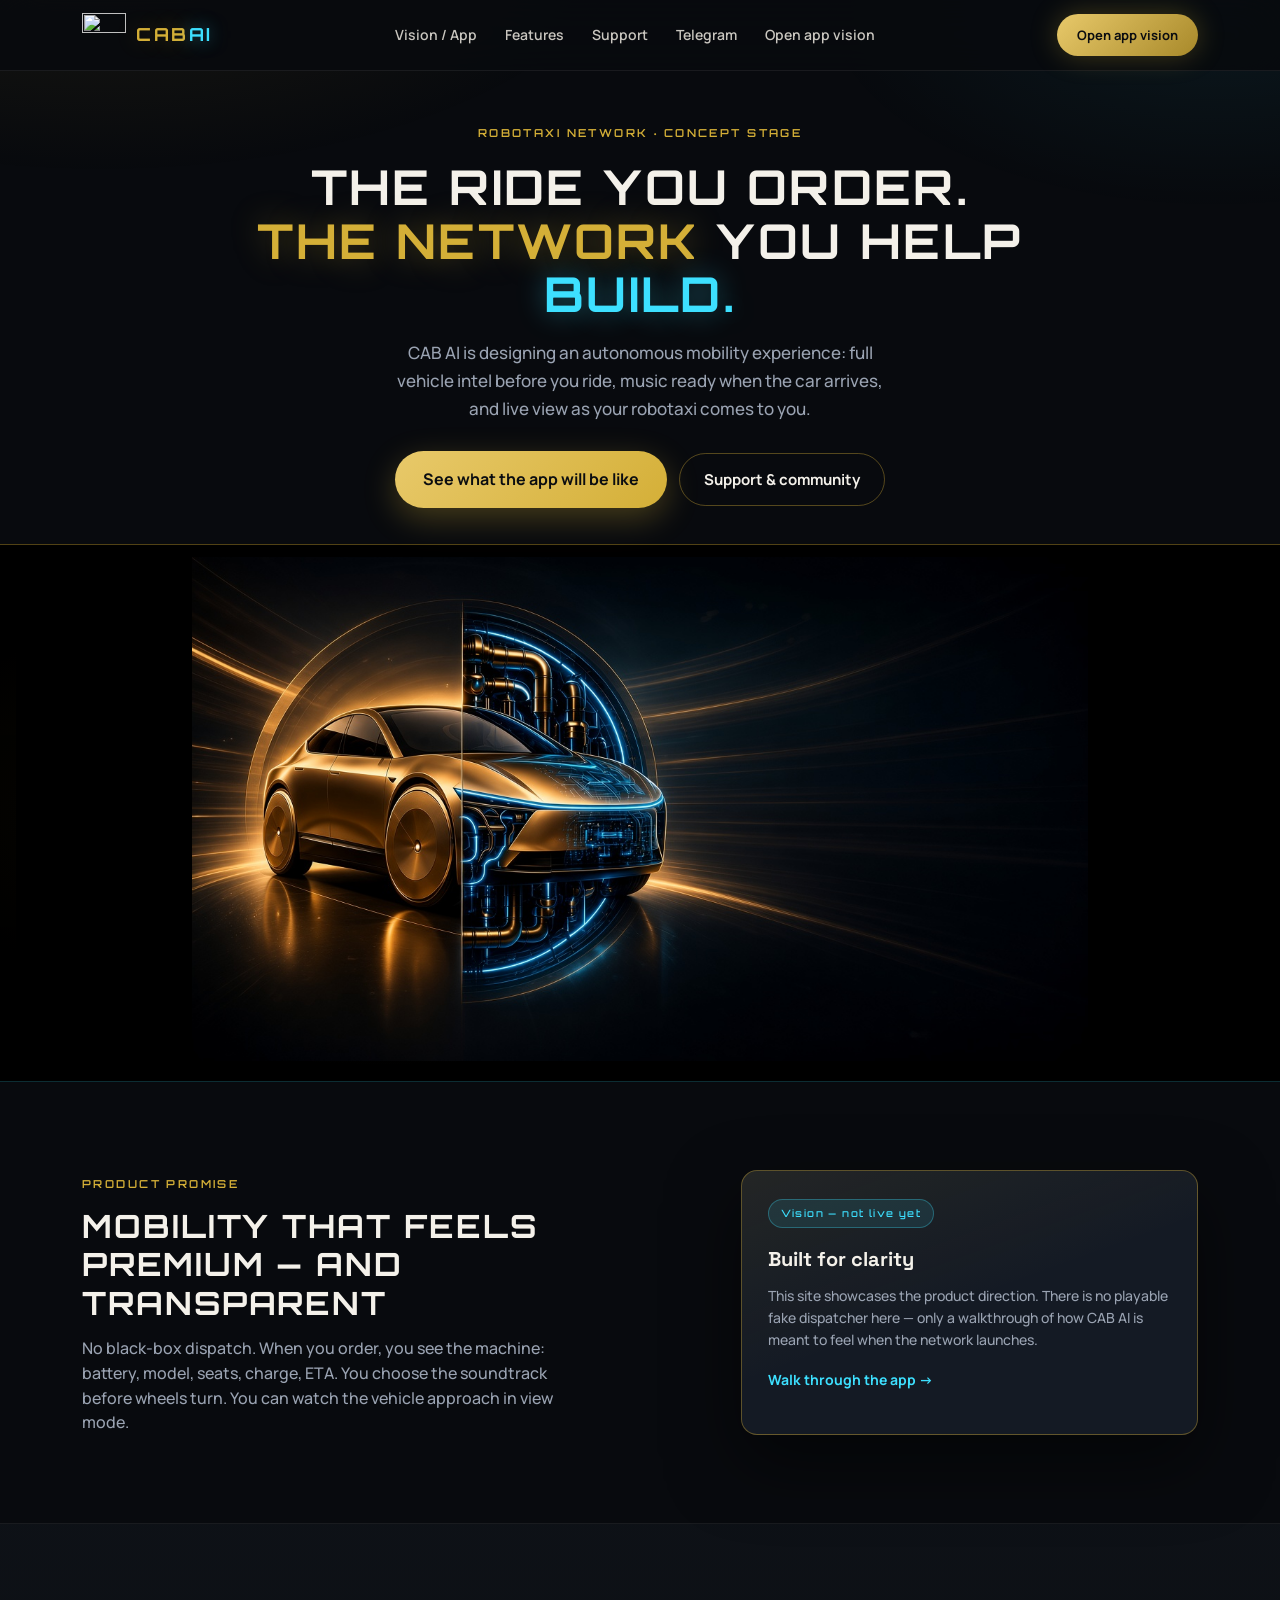
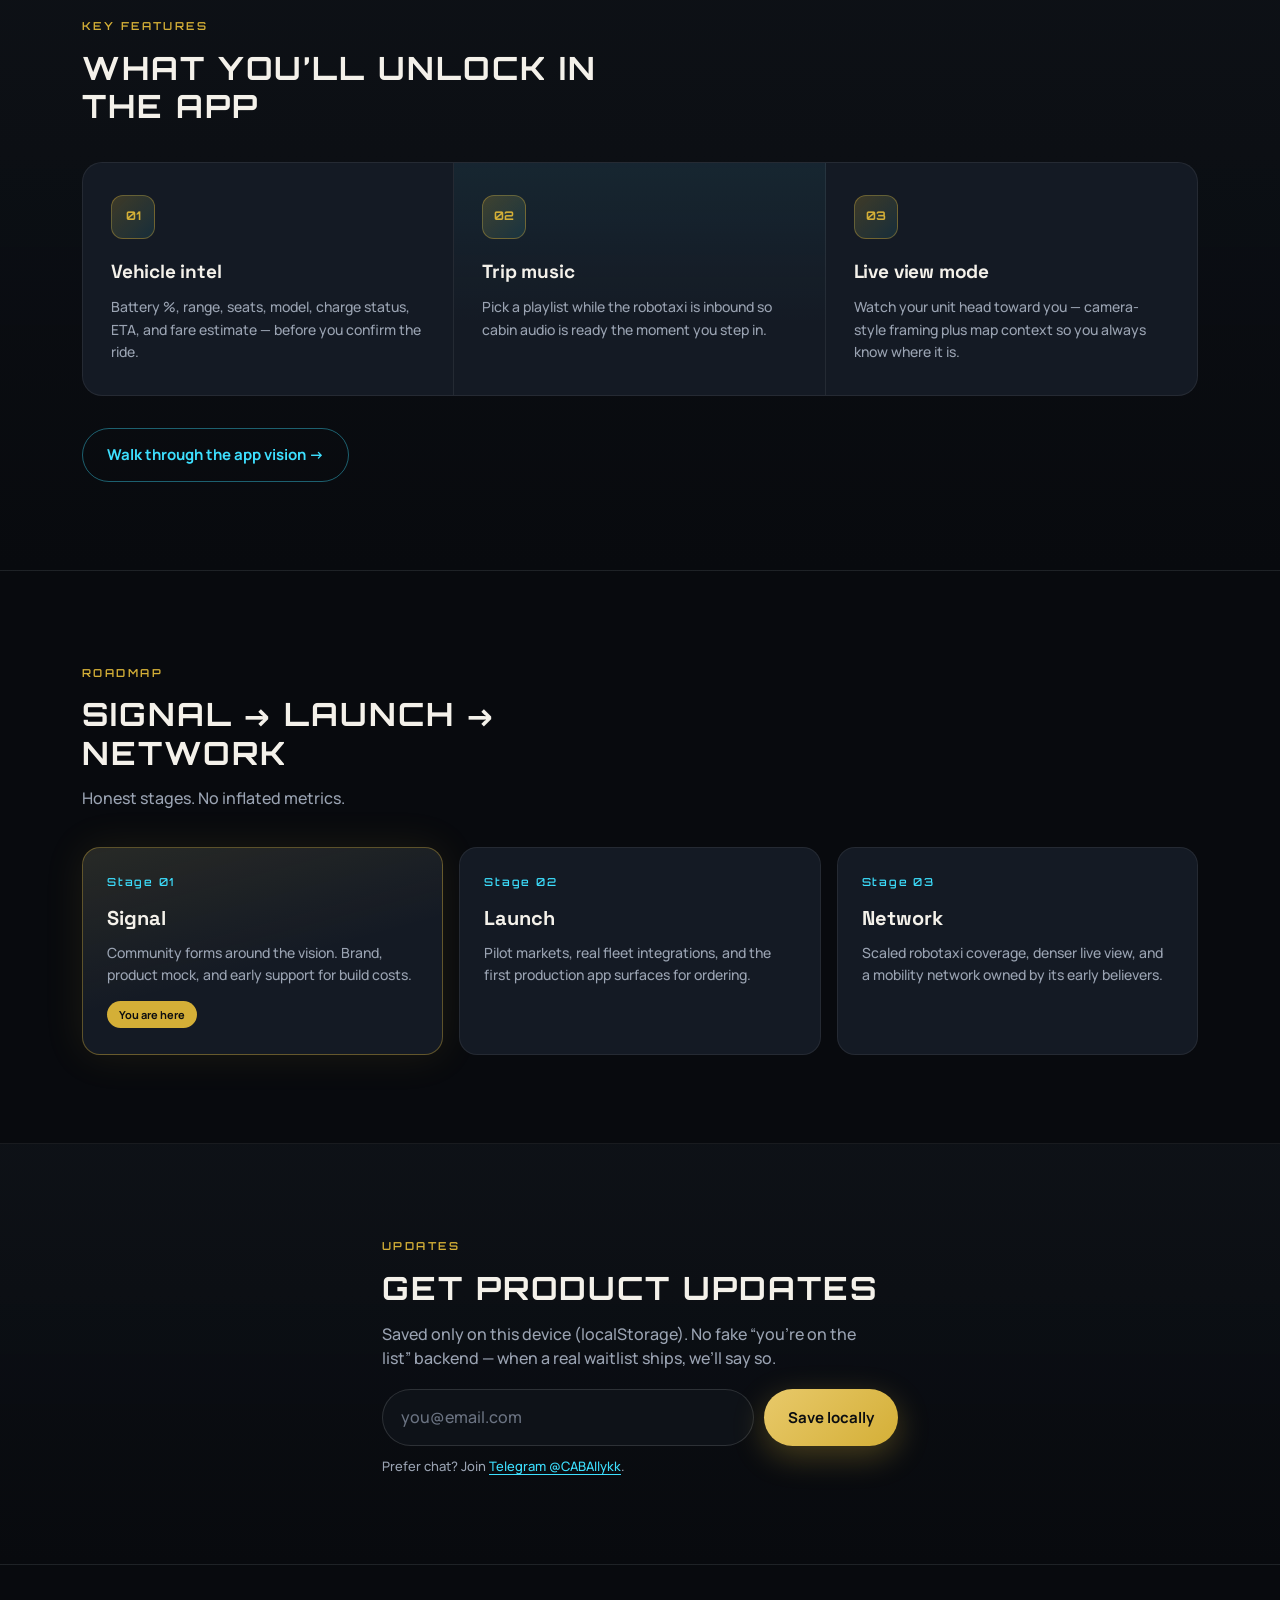
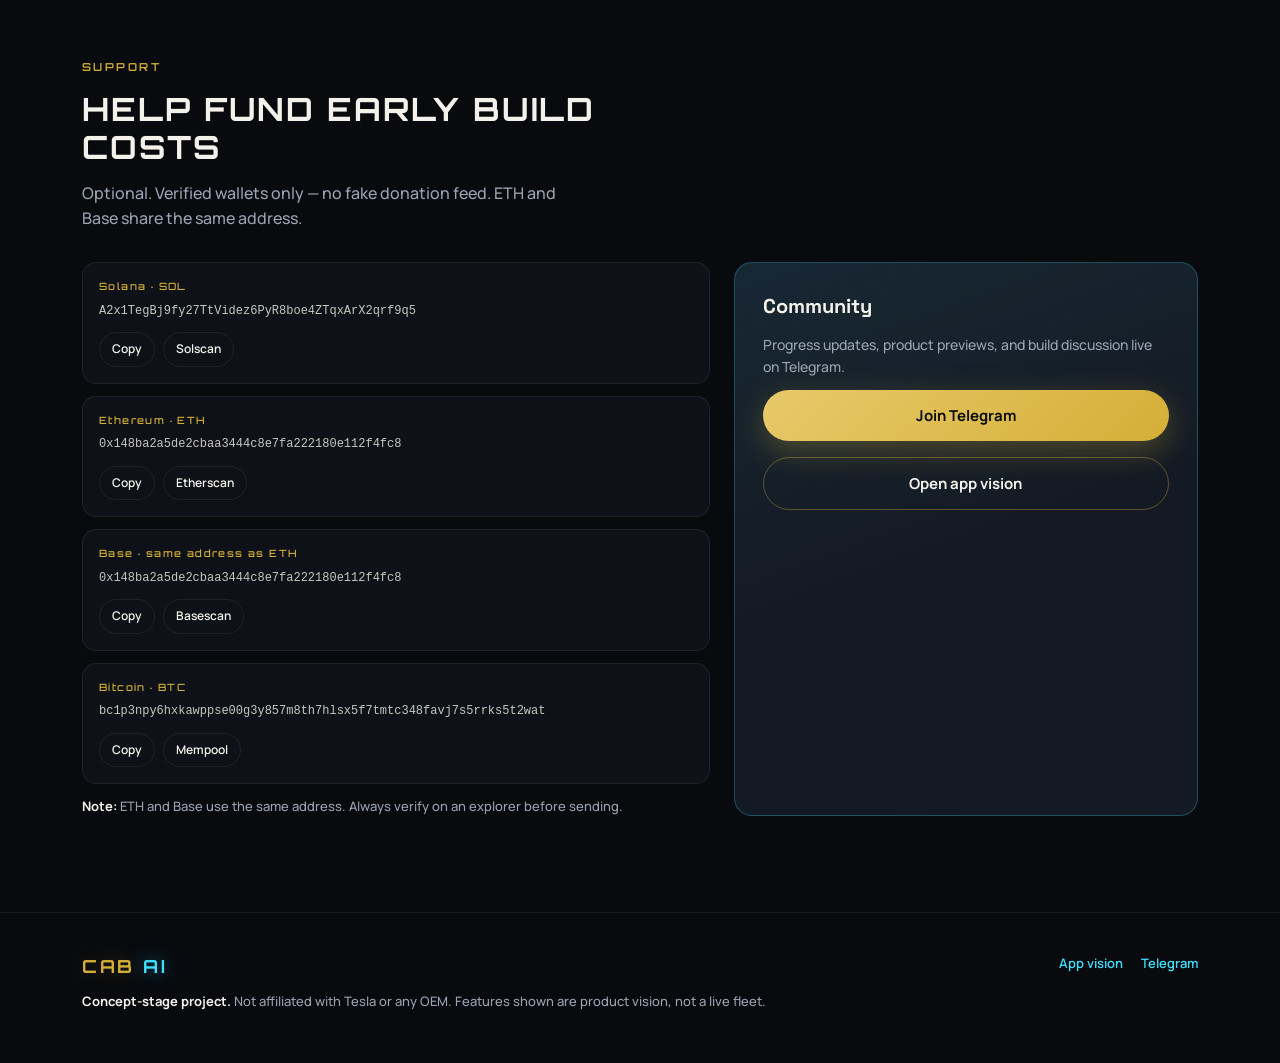
==== index.html @ f85e6903 "Refresh nav logo with gold EV app icon" ====
<!DOCTYPE html>
<html lang="en">
<head>
<meta charset="UTF-8"/>
<meta name="viewport" content="width=device-width, initial-scale=1"/>
<title>CAB AI — Autonomous robotaxi network</title>
<meta name="description" content="CAB AI is building an autonomous ride network. Explore the product vision: vehicle intel, trip music, and live view of your robotaxi."/>
<link rel="icon" href="assets/logo-app-icon.png" type="image/png"/>
<link rel="preconnect" href="https://fonts.googleapis.com"/>
<link rel="preconnect" href="https://fonts.gstatic.com" crossorigin/>
<link href="https://fonts.googleapis.com/css2?family=Manrope:wght@400;500;600;700;800&family=Orbitron:wght@500;600;700;800&family=Space+Grotesk:wght@500;600;700&display=swap" rel="stylesheet"/>
<link rel="stylesheet" href="assets/site.css"/>
</head>
<body>
<a class="skip" href="#main">Skip to content</a>

<header class="nav-wrap">
  <nav class="nav" aria-label="Primary">
    <a class="brand" href="index.html" aria-label="CAB AI home">
      <span class="logo-combo">
        <img class="brand-icon" src="assets/logo-app-icon.png" width="44" height="44" alt=""/>
        <span class="brand-text"><span class="cab">CAB</span><span class="ai">AI</span></span>
      </span>
    </a>
    <button class="nav-toggle" id="navToggle" aria-label="Open menu" aria-expanded="false"><span></span><span></span></button>
    <div class="nav-links" id="navLinks">
      <a href="app.html">Vision / App</a>
      <a href="#features">Features</a>
      <a href="#support">Support</a>
      <a href="https://t.me/CABAIlykk" target="_blank" rel="noopener">Telegram</a>
      <a class="nav-cta-m" href="app.html">Open app vision</a>
    </div>
    <a class="nav-cta" href="app.html">Open app vision</a>
  </nav>
</header>

<main id="main">
  <!-- Hero: copy first, then full-width media band — never crop the car -->
  <section class="hero">
    <div class="wrap hero-copy">
      <span class="eyebrow">Robotaxi network · Concept stage</span>
      <h1>The ride you order.<br/><span class="gold">The network</span> you help <span class="cyan">build.</span></h1>
      <p class="lead">CAB AI is designing an autonomous mobility experience: full vehicle intel before you ride, music ready when the car arrives, and live view as your robotaxi comes to you.</p>
      <div class="hero-actions">
        <a class="btn btn-primary btn-lg" href="app.html">See what the app will be like</a>
        <a class="btn btn-secondary" href="#support">Support &amp; community</a>
      </div>
    </div>

    <div class="hero-media-band" role="img" aria-label="CAB AI original hero: gold autonomous EV with cyan tech x-ray interior">
      <div class="hero-media-inner">
        <img
          class="hero-art"
          src="assets/hero-original.png"
          width="1280"
          height="720"
          alt="Gold metallic robotaxi with cyan tech x-ray internals inside a luminous gold aperture"
          decoding="async"
          fetchpriority="high"
        />
      </div>
    </div>
  </section>

  <section class="section" id="promise">
    <div class="wrap promise-layout">
      <div class="promise-copy">
        <span class="eyebrow">Product promise</span>
        <h2>Mobility that feels premium — and transparent</h2>
        <p class="prose">No black-box dispatch. When you order, you see the machine: battery, model, seats, charge, ETA. You choose the soundtrack before wheels turn. You can watch the vehicle approach in view mode.</p>
      </div>
      <aside class="promise-panel">
        <span class="vision-badge">Vision — not live yet</span>
        <h3>Built for clarity</h3>
        <p>This site showcases the product direction. There is no playable fake dispatcher here — only a walkthrough of how CAB AI is meant to feel when the network launches.</p>
        <a class="text-link" href="app.html">Walk through the app →</a>
      </aside>
    </div>
  </section>

  <section class="section section-soft" id="features">
    <div class="wrap">
      <div class="section-head">
        <span class="eyebrow">Key features</span>
        <h2>What you’ll unlock in the app</h2>
      </div>
      <div class="feat-rail">
        <article class="feat-card">
          <div class="feat-icon">01</div>
          <h3>Vehicle intel</h3>
          <p>Battery %, range, seats, model, charge status, ETA, and fare estimate — before you confirm the ride.</p>
        </article>
        <article class="feat-card feat-card-accent">
          <div class="feat-icon">02</div>
          <h3>Trip music</h3>
          <p>Pick a playlist while the robotaxi is inbound so cabin audio is ready the moment you step in.</p>
        </article>
        <article class="feat-card">
          <div class="feat-icon">03</div>
          <h3>Live view mode</h3>
          <p>Watch your unit head toward you — camera-style framing plus map context so you always know where it is.</p>
        </article>
      </div>
      <div class="section-cta">
        <a class="btn btn-cyan" href="app.html">Walk through the app vision →</a>
      </div>
    </div>
  </section>

  <section class="section" id="roadmap">
    <div class="wrap">
      <div class="section-head">
        <span class="eyebrow">Roadmap</span>
        <h2>Signal → Launch → Network</h2>
        <p class="prose">Honest stages. No inflated metrics.</p>
      </div>
      <ol class="stages">
        <li class="stage current">
          <div class="stage-num">Stage 01</div>
          <h3>Signal</h3>
          <p>Community forms around the vision. Brand, product mock, and early support for build costs.</p>
          <span class="tag">You are here</span>
        </li>
        <li class="stage">
          <div class="stage-num">Stage 02</div>
          <h3>Launch</h3>
          <p>Pilot markets, real fleet integrations, and the first production app surfaces for ordering.</p>
        </li>
        <li class="stage">
          <div class="stage-num">Stage 03</div>
          <h3>Network</h3>
          <p>Scaled robotaxi coverage, denser live view, and a mobility network owned by its early believers.</p>
        </li>
      </ol>
    </div>
  </section>

  <section class="section section-soft" id="waitlist">
    <div class="wrap waitlist-block">
      <span class="eyebrow">Updates</span>
      <h2>Get product updates</h2>
      <p class="prose">Saved only on this device (localStorage). No fake “you’re on the list” backend — when a real waitlist ships, we’ll say so.</p>
      <form class="wait-form" id="waitForm">
        <input type="email" id="waitEmail" name="email" placeholder="you@email.com" required autocomplete="email"/>
        <button class="btn btn-primary" type="submit">Save locally</button>
      </form>
      <p class="wait-msg" id="waitMsg" role="status"></p>
      <p class="note">Prefer chat? Join <a href="https://t.me/CABAIlykk" target="_blank" rel="noopener">Telegram @CABAIlykk</a>.</p>
    </div>
  </section>

  <section class="section" id="support">
    <div class="wrap">
      <div class="section-head">
        <span class="eyebrow">Support</span>
        <h2>Help fund early build costs</h2>
        <p class="prose">Optional. Verified wallets only — no fake donation feed. ETH and Base share the same address.</p>
      </div>
      <div class="support-grid">
        <div class="wallet-stack">
          <div class="wallet">
            <div class="wallet-label">Solana · SOL</div>
            <div class="wallet-addr" id="w-sol">A2x1TegBj9fy27TtVidez6PyR8boe4ZTqxArX2qrf9q5</div>
            <div class="wallet-actions">
              <button type="button" class="chip" data-copy="w-sol">Copy</button>
              <a class="chip" href="https://solscan.io/account/A2x1TegBj9fy27TtVidez6PyR8boe4ZTqxArX2qrf9q5" target="_blank" rel="noopener">Solscan</a>
            </div>
          </div>
          <div class="wallet">
            <div class="wallet-label">Ethereum · ETH</div>
            <div class="wallet-addr" id="w-eth">0x148ba2a5de2cbaa3444c8e7fa222180e112f4fc8</div>
            <div class="wallet-actions">
              <button type="button" class="chip" data-copy="w-eth">Copy</button>
              <a class="chip" href="https://etherscan.io/address/0x148ba2a5de2cbaa3444c8e7fa222180e112f4fc8" target="_blank" rel="noopener">Etherscan</a>
            </div>
          </div>
          <div class="wallet">
            <div class="wallet-label">Base · same address as ETH</div>
            <div class="wallet-addr" id="w-base">0x148ba2a5de2cbaa3444c8e7fa222180e112f4fc8</div>
            <div class="wallet-actions">
              <button type="button" class="chip" data-copy="w-base">Copy</button>
              <a class="chip" href="https://basescan.org/address/0x148ba2a5de2cbaa3444c8e7fa222180e112f4fc8" target="_blank" rel="noopener">Basescan</a>
            </div>
          </div>
          <div class="wallet">
            <div class="wallet-label">Bitcoin · BTC</div>
            <div class="wallet-addr" id="w-btc">bc1p3npy6hxkawppse00g3y857m8th7hlsx5f7tmtc348favj7s5rrks5t2wat</div>
            <div class="wallet-actions">
              <button type="button" class="chip" data-copy="w-btc">Copy</button>
              <a class="chip" href="https://mempool.space/address/bc1p3npy6hxkawppse00g3y857m8th7hlsx5f7tmtc348favj7s5rrks5t2wat" target="_blank" rel="noopener">Mempool</a>
            </div>
          </div>
          <p class="note"><strong>Note:</strong> ETH and Base use the same address. Always verify on an explorer before sending.</p>
        </div>
        <div class="panel panel-glow">
          <h3>Community</h3>
          <p>Progress updates, product previews, and build discussion live on Telegram.</p>
          <a class="btn btn-primary btn-full" href="https://t.me/CABAIlykk" target="_blank" rel="noopener">Join Telegram</a>
          <a class="btn btn-secondary btn-full" href="app.html">Open app vision</a>
        </div>
      </div>
    </div>
  </section>
</main>

<footer class="footer">
  <div class="wrap footer-row">
    <div>
      <div class="brand-text footer-brand"><span class="cab">CAB</span> <span class="ai">AI</span></div>
      <p><strong>Concept-stage project.</strong> Not affiliated with Tesla or any OEM. Features shown are product vision, not a live fleet.</p>
    </div>
    <div class="footer-links">
      <a href="app.html">App vision</a>
      <a href="https://t.me/CABAIlykk" target="_blank" rel="noopener">Telegram</a>
    </div>
  </div>
</footer>

<script src="assets/main.js"></script>
</body>
</html>
---- assets/site.css ----
/* CAB AI — dark premium mobility (gold + neon cyan) */
:root{
  --bg:#080A0E;
  --bg-elev:#0E1218;
  --surface:#141A24;
  --surface-2:#1A2230;
  --ink:#F4F1EA;
  --ink-dim:#C9C6BF;
  --muted:#9AA3B2;
  --muted-2:#6B7382;
  --line:rgba(255,255,255,.07);
  --line-strong:rgba(255,255,255,.13);
  --gold:#D4AF37;
  --gold-2:#E8C96A;
  --gold-deep:#A8892A;
  --gold-soft:rgba(212,175,55,.12);
  --gold-line:rgba(212,175,55,.38);
  --cyan:#3DE0FF;
  --cyan-2:#5BC4D4;
  --cyan-soft:rgba(61,224,255,.1);
  --cyan-glow:0 0 22px rgba(61,224,255,.32);
  --ok:#6BCB8B;
  --radius:16px;
  --pill:999px;
  --nav-h:70px;
  --max:1160px;
  --font:"Manrope",system-ui,-apple-system,sans-serif;
  --display:"Orbitron","Space Grotesk",system-ui,sans-serif;
  --display-alt:"Space Grotesk","Manrope",system-ui,sans-serif;
  --shadow:0 28px 70px rgba(0,0,0,.5);
}
*{box-sizing:border-box;margin:0;padding:0}
html{scroll-behavior:smooth}
body{
  font-family:var(--font);
  background:var(--bg);
  color:var(--ink);
  line-height:1.55;
  font-size:16px;
  -webkit-font-smoothing:antialiased;
  font-weight:500;
}
body::before{
  content:"";position:fixed;inset:0;pointer-events:none;z-index:0;
  background:
    radial-gradient(1000px 480px at 8% -10%, rgba(212,175,55,.1), transparent 55%),
    radial-gradient(800px 420px at 95% 0%, rgba(61,224,255,.07), transparent 50%),
    radial-gradient(600px 400px at 50% 100%, rgba(212,175,55,.04), transparent 60%);
}
img{max-width:100%;display:block;height:auto}
a{color:inherit;text-decoration:none}
button,input,select{font:inherit}
:focus-visible{outline:2px solid var(--cyan);outline-offset:3px}
.skip{position:absolute;left:-999px;top:0;background:var(--gold);color:#111;padding:8px 12px;z-index:100;border-radius:8px}
.skip:focus{left:12px;top:12px}

.display{
  font-family:var(--display);
  font-weight:700;
  letter-spacing:.06em;
  line-height:1.15;
  text-transform:uppercase;
}
.eyebrow{
  font-family:var(--display);
  font-size:11px;font-weight:600;letter-spacing:.22em;text-transform:uppercase;
  color:var(--gold);
}
.brand-text{
  font-family:var(--display);font-weight:700;letter-spacing:.14em;font-size:18px;
}
.brand-text .cab{color:var(--gold);text-shadow:0 0 22px rgba(212,175,55,.3)}
.brand-text .ai{color:var(--cyan);text-shadow:0 0 18px rgba(61,224,255,.5)}

.wrap{max-width:var(--max);margin:0 auto;padding:0 22px;position:relative;z-index:1}
.section{padding:88px 0}
.section-soft{
  background:linear-gradient(180deg,rgba(14,18,24,.9),var(--bg));
  border-top:1px solid var(--line);
  border-bottom:1px solid var(--line);
}
.section-head{max-width:52ch;margin-bottom:8px}
.section-head h2,.section h2,.promise-copy h2{
  font-family:var(--display);
  font-size:clamp(22px,3.2vw,32px);
  letter-spacing:.06em;text-transform:uppercase;margin:12px 0 14px;line-height:1.2;
}
.prose{color:var(--muted);max-width:48ch;font-size:16px}
.section-cta{margin-top:32px}

/* Nav */
.nav-wrap{
  position:sticky;top:0;z-index:50;
  background:rgba(8,10,14,.9);
  backdrop-filter:blur(20px) saturate(1.25);
  border-bottom:1px solid var(--line);
}
.nav{
  max-width:var(--max);margin:0 auto;
  display:flex;align-items:center;justify-content:space-between;
  padding:10px 22px;min-height:var(--nav-h);gap:16px;
}
.brand{display:flex;align-items:center;gap:10px;flex-shrink:0}
.brand .logo-combo{display:flex;align-items:center;gap:10px}
.brand .logo-combo img.mark{width:38px;height:38px}
.nav-links{display:flex;align-items:center;gap:28px;font-size:14px;font-weight:600;color:var(--ink-dim)}
.nav-links a:hover{color:#fff}
.nav-links a[aria-current="page"]{color:var(--cyan)}
.nav-cta{
  display:inline-flex;align-items:center;justify-content:center;
  background:linear-gradient(135deg,var(--gold-2),var(--gold-deep));
  color:#0B0D10;padding:11px 20px;border-radius:var(--pill);
  font-size:13px;font-weight:700;box-shadow:0 0 28px rgba(212,175,55,.28);
}
.nav-cta:hover{filter:brightness(1.08)}
.nav-toggle{display:none;background:none;border:0;color:#fff;cursor:pointer;padding:8px}
.nav-toggle span{display:block;width:22px;height:2px;background:#fff;margin:5px 0}

@media (max-width:860px){
  .nav-links{
    display:none;position:absolute;left:0;right:0;top:var(--nav-h);
    background:#0E1218;flex-direction:column;padding:20px;gap:16px;
    border-bottom:1px solid var(--line);
  }
  .nav-links.open{display:flex}
  .nav-toggle{display:block}
  .nav-cta{display:none}
  .nav-links .nav-cta-m{
    display:inline-flex;background:var(--gold);color:#0B0D10;padding:12px 18px;
    border-radius:var(--pill);font-weight:700;justify-content:center;
  }
}

/* Buttons */
.btn{
  display:inline-flex;align-items:center;justify-content:center;gap:8px;
  padding:14px 24px;border-radius:var(--pill);border:0;cursor:pointer;
  font-weight:700;font-size:15px;transition:transform .15s,filter .15s,background .15s,box-shadow .15s;
  text-align:center;
}
.btn:hover{transform:translateY(-1px)}
.btn-primary{
  background:linear-gradient(135deg,var(--gold-2),var(--gold));
  color:#0B0D10;box-shadow:0 10px 32px rgba(212,175,55,.3);
}
.btn-primary:hover{filter:brightness(1.06)}
.btn-secondary{
  background:transparent;color:var(--ink);
  border:1.5px solid var(--gold-line);
}
.btn-secondary:hover{background:var(--gold-soft)}
.btn-cyan{
  background:transparent;color:var(--cyan);
  border:1.5px solid rgba(61,224,255,.4);
}
.btn-cyan:hover{background:var(--cyan-soft);box-shadow:var(--cyan-glow)}
.btn-ghost{background:transparent;color:var(--muted);text-decoration:underline;text-underline-offset:4px;padding:14px 8px;font-weight:600}
.btn-full{width:100%}
.btn-lg{padding:16px 28px;font-size:16px}
.text-link{
  display:inline-block;margin-top:8px;color:var(--cyan);font-weight:700;font-size:14px;
  text-underline-offset:4px;
}
.text-link:hover{text-decoration:underline}

/* ========== HERO — full car always visible ========== */
.hero{
  padding:48px 0 0;
  position:relative;z-index:1;
}
.hero-copy{
  text-align:center;
  max-width:820px;
  margin:0 auto;
  padding-bottom:36px;
}
.hero-copy .eyebrow{display:inline-block}
.hero h1{
  font-family:var(--display);
  font-size:clamp(28px,4.6vw,48px);
  font-weight:700;letter-spacing:.05em;line-height:1.12;
  text-transform:uppercase;margin:16px auto 18px;
}
.hero h1 .gold{color:var(--gold);text-shadow:0 0 32px rgba(212,175,55,.35)}
.hero h1 .cyan{color:var(--cyan);text-shadow:0 0 28px rgba(61,224,255,.4)}
.hero p.lead{
  font-size:17px;color:var(--muted);max-width:46ch;margin:0 auto 28px;
  line-height:1.65;
}
.hero-actions{
  display:flex;flex-wrap:wrap;gap:12px;align-items:center;justify-content:center;
}

/* Full-width media band — object-fit:contain so NOTHING crops */
.hero-media-band{
  width:100%;
  background:
    linear-gradient(180deg, transparent, rgba(0,0,0,.35)),
    radial-gradient(ellipse 70% 80% at 30% 50%, rgba(212,175,55,.08), transparent 60%),
    #000;
  border-top:1px solid var(--gold-line);
  border-bottom:1px solid rgba(61,224,255,.2);
  box-shadow:inset 0 0 80px rgba(0,0,0,.5);
}
.hero-media-inner{
  max-width:1280px;
  margin:0 auto;
  padding:12px 16px 20px;
}
.hero-art{
  width:100%;
  height:auto;
  max-height:min(56vh, 640px);
  object-fit:contain;          /* NEVER cover-crop the car */
  object-position:center center;
  display:block;
  margin:0 auto;
  border-radius:12px;
  background:#000;
}

@media (max-width:700px){
  .hero{padding:28px 0 0}
  .hero-copy{padding-bottom:24px}
  .hero h1{font-size:clamp(24px,7vw,34px)}
  .hero-media-inner{padding:8px 10px 14px}
  .hero-art{max-height:none;border-radius:8px}
}

/* Promise */
.promise-layout{
  display:grid;grid-template-columns:1.15fr .85fr;gap:40px;align-items:stretch;
}
.promise-panel{
  border:1px solid var(--gold-line);
  border-radius:var(--radius);
  padding:28px 26px;
  background:
    linear-gradient(160deg, rgba(212,175,55,.08), transparent 50%),
    var(--surface);
  box-shadow:var(--shadow);
  display:flex;flex-direction:column;gap:10px;
}
.promise-panel h3{
  font-family:var(--display-alt);font-size:20px;margin-top:6px;
}
.promise-panel p{font-size:14px;color:var(--muted);margin:0}
@media (max-width:800px){
  .promise-layout{grid-template-columns:1fr;gap:24px}
}

/* Features — intentional rail, not card spam */
.feat-rail{
  display:grid;grid-template-columns:repeat(3,1fr);gap:0;
  margin-top:36px;
  border:1px solid var(--line);
  border-radius:20px;
  overflow:hidden;
  background:var(--surface);
}
.feat-card{
  padding:32px 28px;
  border-right:1px solid var(--line);
  transition:background .2s;
}
.feat-card:last-child{border-right:0}
.feat-card:hover{background:rgba(255,255,255,.02)}
.feat-card-accent{
  background:linear-gradient(180deg, rgba(61,224,255,.06), transparent 70%);
}
.feat-icon{
  width:44px;height:44px;border-radius:12px;
  background:linear-gradient(135deg,rgba(212,175,55,.22),rgba(61,224,255,.1));
  border:1px solid var(--gold-line);
  display:flex;align-items:center;justify-content:center;margin-bottom:18px;
  font-family:var(--display);font-size:12px;font-weight:700;color:var(--gold);
}
.feat-card h3{font-family:var(--display-alt);font-size:19px;margin-bottom:10px;letter-spacing:-.01em}
.feat-card p{color:var(--muted);font-size:14px;line-height:1.6}
@media (max-width:800px){
  .feat-rail{grid-template-columns:1fr}
  .feat-card{border-right:0;border-bottom:1px solid var(--line)}
  .feat-card:last-child{border-bottom:0}
}

/* Roadmap */
.stages{
  display:grid;grid-template-columns:repeat(3,1fr);gap:16px;margin-top:36px;
  list-style:none;
}
.stage{
  border:1px solid var(--line);border-radius:18px;padding:26px 24px;background:var(--surface);
  position:relative;
}
.stage.current{
  border-color:var(--gold-line);
  background:
    linear-gradient(165deg, rgba(212,175,55,.1), transparent 55%),
    var(--surface);
  box-shadow:0 0 40px rgba(212,175,55,.1);
}
.stage-num{font-family:var(--display);font-size:11px;letter-spacing:.16em;color:var(--cyan);margin-bottom:12px}
.stage h3{font-family:var(--display-alt);font-size:20px;margin-bottom:8px}
.stage p{font-size:14px;color:var(--muted)}
.stage .tag{
  display:inline-block;margin-top:16px;font-size:11px;font-weight:700;
  padding:5px 12px;border-radius:var(--pill);background:var(--gold);color:#0B0D10;
}
@media (max-width:800px){.stages{grid-template-columns:1fr}}

/* Waitlist */
.waitlist-block{max-width:560px}
.wait-form{display:flex;flex-wrap:wrap;gap:10px;margin-top:18px}
.wait-form input{
  flex:1;min-width:200px;padding:15px 18px;border-radius:var(--pill);
  border:1.5px solid var(--line-strong);background:var(--bg-elev);color:var(--ink);
}
.wait-form input:focus{outline:none;border-color:var(--gold)}
.wait-form input::placeholder{color:var(--muted-2)}
.wait-msg{margin-top:12px;font-size:14px;display:none}
.wait-msg.show{display:block}
.wait-msg.ok{color:var(--ok)}
.wait-msg.warn{color:var(--muted)}

/* Support */
.support-grid{display:grid;grid-template-columns:1.15fr .85fr;gap:24px;margin-top:32px}
.panel{
  border:1px solid var(--line);border-radius:18px;padding:28px;background:var(--surface);
}
.panel-glow{
  border-color:rgba(61,224,255,.25);
  background:
    linear-gradient(160deg, rgba(61,224,255,.07), transparent 50%),
    var(--surface);
  display:flex;flex-direction:column;gap:12px;
}
.panel-glow .btn-secondary{margin-top:4px}
.panel h3{font-family:var(--display-alt);font-size:20px}
.panel p{font-size:14px;color:var(--muted)}
.wallet{
  border:1px solid var(--line);border-radius:14px;padding:16px;margin-bottom:12px;background:var(--bg-elev);
  transition:border-color .15s;
}
.wallet:hover{border-color:var(--gold-line)}
.wallet-label{font-family:var(--display);font-size:10px;letter-spacing:.14em;color:var(--gold);margin-bottom:8px}
.wallet-addr{font-family:ui-monospace,SFMono-Regular,Menlo,monospace;font-size:12px;word-break:break-all;line-height:1.45;color:var(--ink-dim)}
.wallet-actions{display:flex;flex-wrap:wrap;gap:8px;margin-top:12px}
.chip{
  display:inline-flex;align-items:center;gap:4px;
  font-size:12px;font-weight:600;padding:7px 12px;border-radius:var(--pill);
  border:1px solid var(--line);background:transparent;cursor:pointer;color:var(--ink);
}
.chip:hover{border-color:var(--cyan);color:var(--cyan)}
.note{font-size:13px;color:var(--muted);margin-top:10px}
.note a{color:var(--cyan);text-decoration:underline;text-underline-offset:3px}
.note strong{color:var(--ink)}
@media (max-width:800px){.support-grid{grid-template-columns:1fr}}

/* Footer */
.footer{
  border-top:1px solid var(--line);padding:40px 0 52px;margin-top:8px;
  font-size:13px;color:var(--muted);position:relative;z-index:1;
}
.footer-row{display:flex;flex-wrap:wrap;justify-content:space-between;gap:20px;align-items:flex-start}
.footer-brand{margin-bottom:10px}
.footer strong{color:var(--ink)}
.footer-links{display:flex;gap:18px}
.footer-links a{color:var(--cyan);font-weight:600}
.footer-links a:hover{text-decoration:underline;text-underline-offset:3px}

.vision-badge{
  display:inline-flex;align-items:center;gap:6px;
  font-family:var(--display);font-size:10px;letter-spacing:.14em;
  padding:6px 12px;border-radius:var(--pill);
  background:var(--cyan-soft);color:var(--cyan);border:1px solid rgba(61,224,255,.3);
  width:fit-content;
}

/* ========== APP VISION PAGE ========== */
.app-page{padding:44px 0 80px;position:relative;z-index:1}
.app-intro{max-width:580px;margin-bottom:40px}
.app-intro h1{
  font-family:var(--display);
  font-size:clamp(24px,3.4vw,34px);
  letter-spacing:.06em;text-transform:uppercase;
  margin:14px 0 14px;line-height:1.2;
}
.app-layout{
  display:grid;grid-template-columns:260px 1fr;gap:40px;align-items:start;
}
.step-nav{
  position:sticky;top:calc(var(--nav-h) + 16px);
  background:var(--surface);
  border:1px solid var(--line);
  border-radius:18px;
  padding:22px 16px;
  box-shadow:var(--shadow);
}
.step-nav h2{
  font-family:var(--display);font-size:11px;letter-spacing:.18em;color:var(--gold);
  margin:0 8px 14px;
}
.step-btn{
  display:block;width:100%;text-align:left;background:transparent;border:1px solid transparent;
  color:var(--muted);padding:12px 12px;border-radius:12px;cursor:pointer;
  font-weight:600;font-size:14px;margin-bottom:4px;transition:background .15s,color .15s,border-color .15s;
}
.step-btn:hover{background:rgba(255,255,255,.04);color:var(--ink)}
.step-btn.active{
  background:var(--gold-soft);color:var(--gold);
  border-color:var(--gold-line);
}
.step-btn .n{font-family:var(--display);font-size:10px;letter-spacing:.12em;display:block;margin-bottom:3px;opacity:.75}

.phone-stage{
  display:flex;justify-content:center;align-items:flex-start;
  padding:20px;
  border-radius:28px;
  background:
    radial-gradient(ellipse 60% 50% at 50% 40%, rgba(61,224,255,.07), transparent 70%),
    radial-gradient(ellipse 50% 40% at 30% 60%, rgba(212,175,55,.06), transparent 65%),
    var(--bg-elev);
  border:1px solid var(--line);
  min-height:720px;
}
.phone{
  width:min(360px,100%);
  background:linear-gradient(160deg,#1a1f28,#0A0C10);
  border:1px solid rgba(255,255,255,.14);
  border-radius:42px;
  padding:14px;
  box-shadow:
    var(--shadow),
    0 0 0 1px rgba(212,175,55,.12),
    0 0 60px rgba(61,224,255,.08),
    inset 0 1px 0 rgba(255,255,255,.08);
  position:relative;
}
.phone::before{
  content:"";position:absolute;inset:-1px;border-radius:43px;pointer-events:none;
  background:linear-gradient(135deg, rgba(212,175,55,.35), transparent 40%, transparent 60%, rgba(61,224,255,.25));
  opacity:.5;z-index:0;mask:linear-gradient(#fff 0 0) content-box, linear-gradient(#fff 0 0);
  -webkit-mask:linear-gradient(#fff 0 0) content-box, linear-gradient(#fff 0 0);
  padding:1px;
}
.phone-notch{
  width:112px;height:26px;background:#000;border-radius:0 0 16px 16px;margin:0 auto 10px;
  position:relative;z-index:2;
  box-shadow:inset 0 -1px 0 rgba(255,255,255,.08);
}
.phone-notch::after{
  content:"";position:absolute;left:50%;top:10px;transform:translateX(-50%);
  width:36px;height:4px;border-radius:2px;background:#222;
}
.phone-screen{
  background:var(--bg);
  border-radius:30px;overflow:hidden;min-height:660px;
  position:relative;z-index:1;
  border:1px solid rgba(255,255,255,.05);
}
.screen{display:none;padding:22px 18px 22px;min-height:660px;flex-direction:column}
.screen.active{display:flex}
.screen-top{
  display:flex;justify-content:space-between;align-items:center;margin-bottom:18px;
}
.screen-top .app-name{font-family:var(--display);font-size:13px;letter-spacing:.14em}
.screen-top .app-name .cab{color:var(--gold)}.screen-top .app-name .ai{color:var(--cyan)}

.field{
  background:var(--surface);border:1px solid var(--line);border-radius:14px;padding:14px 14px;margin-bottom:10px;
}
.field label{display:block;font-size:10px;font-family:var(--display);letter-spacing:.12em;color:var(--muted);margin-bottom:5px}
.field .val{font-size:14px;font-weight:600}

.mini-map{
  flex:1;margin:14px 0;border-radius:16px;border:1px solid var(--line);
  background:linear-gradient(160deg,#0c121a,#152030);
  min-height:180px;position:relative;overflow:hidden;
  box-shadow:inset 0 0 40px rgba(0,0,0,.4);
}

.veh-card{
  border:1.5px solid var(--line);border-radius:16px;padding:16px;margin-bottom:12px;cursor:pointer;
  background:var(--surface);transition:border-color .15s,box-shadow .15s,transform .15s;
}
.veh-card:hover{border-color:rgba(61,224,255,.45);transform:translateY(-1px)}
.veh-card.selected{
  border-color:var(--cyan);
  box-shadow:0 0 24px rgba(61,224,255,.14);
  background:linear-gradient(160deg, rgba(61,224,255,.08), var(--surface));
}
.veh-head{display:flex;justify-content:space-between;align-items:center;margin-bottom:12px}
.veh-head strong{font-family:var(--display-alt);font-size:16px}
.veh-eta{
  font-size:11px;color:var(--cyan);font-weight:700;
  font-family:var(--display);letter-spacing:.08em;
  padding:4px 10px;border-radius:var(--pill);background:var(--cyan-soft);
}
.veh-stats{display:grid;grid-template-columns:1fr 1fr;gap:10px}
.stat{font-size:11px;color:var(--muted)}
.stat b{display:block;color:var(--ink);font-size:13px;margin-top:3px;font-weight:700}
.battery{
  height:6px;background:rgba(255,255,255,.08);border-radius:4px;overflow:hidden;margin-top:5px;
}
.battery span{display:block;height:100%;background:linear-gradient(90deg,var(--cyan),#6BCB8B);border-radius:4px}

.playlist{
  display:flex;align-items:center;gap:14px;padding:14px;border-radius:14px;
  border:1.5px solid var(--line);background:var(--surface);margin-bottom:10px;cursor:pointer;
  transition:border-color .15s,background .15s;
}
.playlist:hover{border-color:var(--gold-line)}
.playlist.selected{border-color:var(--gold);background:var(--gold-soft)}
.playlist .art{
  width:48px;height:48px;border-radius:10px;flex-shrink:0;
  box-shadow:0 4px 14px rgba(0,0,0,.35);
}
.playlist .meta strong{display:block;font-size:14px;margin-bottom:2px}
.playlist .meta span{font-size:12px;color:var(--muted)}

.view-mode{flex:1;display:flex;flex-direction:column;min-height:0}
.cam-frame{
  flex:1;min-height:340px;border-radius:18px;overflow:hidden;position:relative;
  background:#05080d;
  border:1px solid rgba(61,224,255,.28);
  box-shadow:
    0 0 0 1px rgba(212,175,55,.12),
    inset 0 0 40px rgba(0,0,0,.35),
    0 12px 40px rgba(0,0,0,.35);
}
.cam-video{
  position:absolute;inset:0;width:100%;height:100%;
  object-fit:cover;object-position:center;
  display:block;z-index:0;
  background:#05080d;
}
.cam-frame::after{
  content:"";position:absolute;inset:0;z-index:1;pointer-events:none;
  background:
    linear-gradient(180deg, rgba(0,0,0,.45) 0%, transparent 22%, transparent 62%, rgba(0,0,0,.72) 100%),
    radial-gradient(120% 80% at 50% 100%, rgba(212,175,55,.08), transparent 45%);
  box-shadow:inset 0 0 0 1px rgba(61,224,255,.08);
}
.cam-hud{
  position:absolute;inset:0;padding:14px;display:flex;flex-direction:column;justify-content:space-between;z-index:2;
  pointer-events:none;
}
.cam-hud-top{
  display:flex;align-items:flex-start;justify-content:space-between;gap:10px;
}
.cam-hud .live{
  display:inline-flex;align-items:center;gap:7px;
  font-family:var(--display);font-size:9px;letter-spacing:.16em;font-weight:600;
  background:rgba(0,0,0,.62);padding:7px 12px;border-radius:var(--pill);color:var(--cyan);
  border:1px solid rgba(61,224,255,.35);
  backdrop-filter:blur(8px);-webkit-backdrop-filter:blur(8px);
  box-shadow:0 0 18px rgba(61,224,255,.12);
}
.cam-hud .live i{
  width:7px;height:7px;border-radius:50%;background:#ff3b3b;
  box-shadow:0 0 10px #ff3b3b;display:inline-block;
  animation:cam-rec-pulse 1.2s ease-in-out infinite;
}
@keyframes cam-rec-pulse{
  0%,100%{opacity:1;transform:scale(1)}
  50%{opacity:.45;transform:scale(.85)}
}
.cam-ts{
  font-family:var(--display);font-size:9px;letter-spacing:.08em;font-variant-numeric:tabular-nums;
  color:rgba(244,241,234,.92);
  background:rgba(0,0,0,.55);border:1px solid rgba(212,175,55,.28);
  padding:7px 10px;border-radius:10px;
  backdrop-filter:blur(8px);-webkit-backdrop-filter:blur(8px);
}
.cam-hud-bottom{
  display:flex;align-items:flex-end;justify-content:space-between;gap:10px;
  padding-bottom:22px;
}
.cam-meta{display:flex;flex-direction:column;gap:8px;min-width:0}
.cam-title{
  font-family:var(--display-alt);font-weight:700;font-size:13px;
  color:var(--ink);text-shadow:0 1px 8px rgba(0,0,0,.8);
}
.cam-chips{display:flex;flex-wrap:wrap;gap:6px}
.cam-chip{
  display:inline-flex;align-items:center;gap:5px;
  font-family:var(--display);font-size:8px;letter-spacing:.08em;font-weight:600;
  color:var(--cyan);
  background:rgba(0,0,0,.58);border:1px solid rgba(61,224,255,.3);
  padding:6px 9px;border-radius:var(--pill);
  backdrop-filter:blur(8px);-webkit-backdrop-filter:blur(8px);
}
.cam-chip-gold{
  color:var(--gold-2);
  border-color:rgba(212,175,55,.4);
  box-shadow:0 0 14px rgba(212,175,55,.12);
}
.cam-chip-k{opacity:.55;font-weight:500}
.cam-minimap{
  position:relative;width:86px;height:86px;flex-shrink:0;
  border-radius:14px;overflow:hidden;
  background:rgba(8,12,18,.78);
  border:1px solid rgba(61,224,255,.32);
  box-shadow:0 0 0 1px rgba(212,175,55,.15), 0 8px 24px rgba(0,0,0,.4);
  backdrop-filter:blur(6px);-webkit-backdrop-filter:blur(6px);
}
.cam-minimap-grid{
  position:absolute;inset:0;opacity:.35;
  background:
    linear-gradient(rgba(61,224,255,.15) 1px, transparent 1px),
    linear-gradient(90deg, rgba(61,224,255,.15) 1px, transparent 1px);
  background-size:14px 14px;
}
.cam-minimap-route{
  position:absolute;left:14%;top:58%;width:62%;height:2px;
  background:linear-gradient(90deg,var(--cyan),var(--gold));
  border-radius:2px;transform:rotate(-18deg);transform-origin:left center;
  box-shadow:0 0 8px rgba(61,224,255,.5);
}
.cam-minimap-pin{
  position:absolute;width:8px;height:8px;border-radius:50%;
  background:var(--cyan);box-shadow:0 0 10px var(--cyan);
}
.cam-minimap-pin.cab{left:18%;top:52%}
.cam-minimap-pin.you{
  right:16%;bottom:18%;
  background:var(--gold);box-shadow:0 0 10px var(--gold);
}
.cam-minimap-label{
  position:absolute;left:6px;bottom:5px;
  font-family:var(--display);font-size:6px;letter-spacing:.12em;color:var(--muted);
}
.cam-preview-note{
  position:absolute;left:14px;right:14px;bottom:8px;
  font-size:9px;line-height:1.35;color:rgba(201,198,191,.78);
  text-align:center;letter-spacing:.02em;
  text-shadow:0 1px 6px rgba(0,0,0,.9);
}
.cam-toggle{
  position:absolute;right:12px;top:48px;z-index:3;
  width:34px;height:34px;border-radius:50%;
  border:1px solid rgba(212,175,55,.35);
  background:rgba(0,0,0,.55);color:var(--gold-2);
  font-size:11px;line-height:1;cursor:pointer;
  backdrop-filter:blur(8px);-webkit-backdrop-filter:blur(8px);
  opacity:.55;transition:opacity .15s, border-color .15s, background .15s;
}
.cam-frame:hover .cam-toggle,.cam-toggle:focus-visible{opacity:1}
.cam-toggle:hover{border-color:var(--gold);background:rgba(0,0,0,.72)}
/* legacy map-strip kept unused but harmless if referenced elsewhere */
.map-strip{
  height:96px;border-radius:14px;background:var(--surface);border:1px solid var(--line);
  position:relative;overflow:hidden;
}
.map-route{
  position:absolute;left:10%;top:50%;width:70%;height:3px;
  background:linear-gradient(90deg,var(--cyan),var(--gold));border-radius:2px;
  transform:translateY(-50%);
}
.map-pin{
  position:absolute;width:11px;height:11px;border-radius:50%;
  background:var(--cyan);box-shadow:0 0 12px var(--cyan);
}
.map-pin.you{right:12%;top:50%;transform:translateY(-50%);background:var(--gold);box-shadow:0 0 12px var(--gold)}
.map-pin.cab{left:18%;top:50%;transform:translateY(-50%)}
.screen-footer{margin-top:auto;padding-top:16px}
.screen-actions{display:flex;gap:8px}
.screen-actions .btn{flex:1;padding:13px;font-size:13px}

.app-footnote{
  margin-top:32px;text-align:center;font-size:13px;color:var(--muted);
}

@media (max-width:900px){
  .app-layout{grid-template-columns:1fr}
  .step-nav{position:static;display:grid;grid-template-columns:1fr 1fr;gap:6px;padding:16px}
  .step-nav h2{grid-column:1/-1}
  .phone-stage{min-height:0;padding:16px}
}
@media (max-width:480px){
  .step-nav{grid-template-columns:1fr}
  .phone{border-radius:32px;padding:10px}
  .phone-screen,.screen{min-height:580px}
}
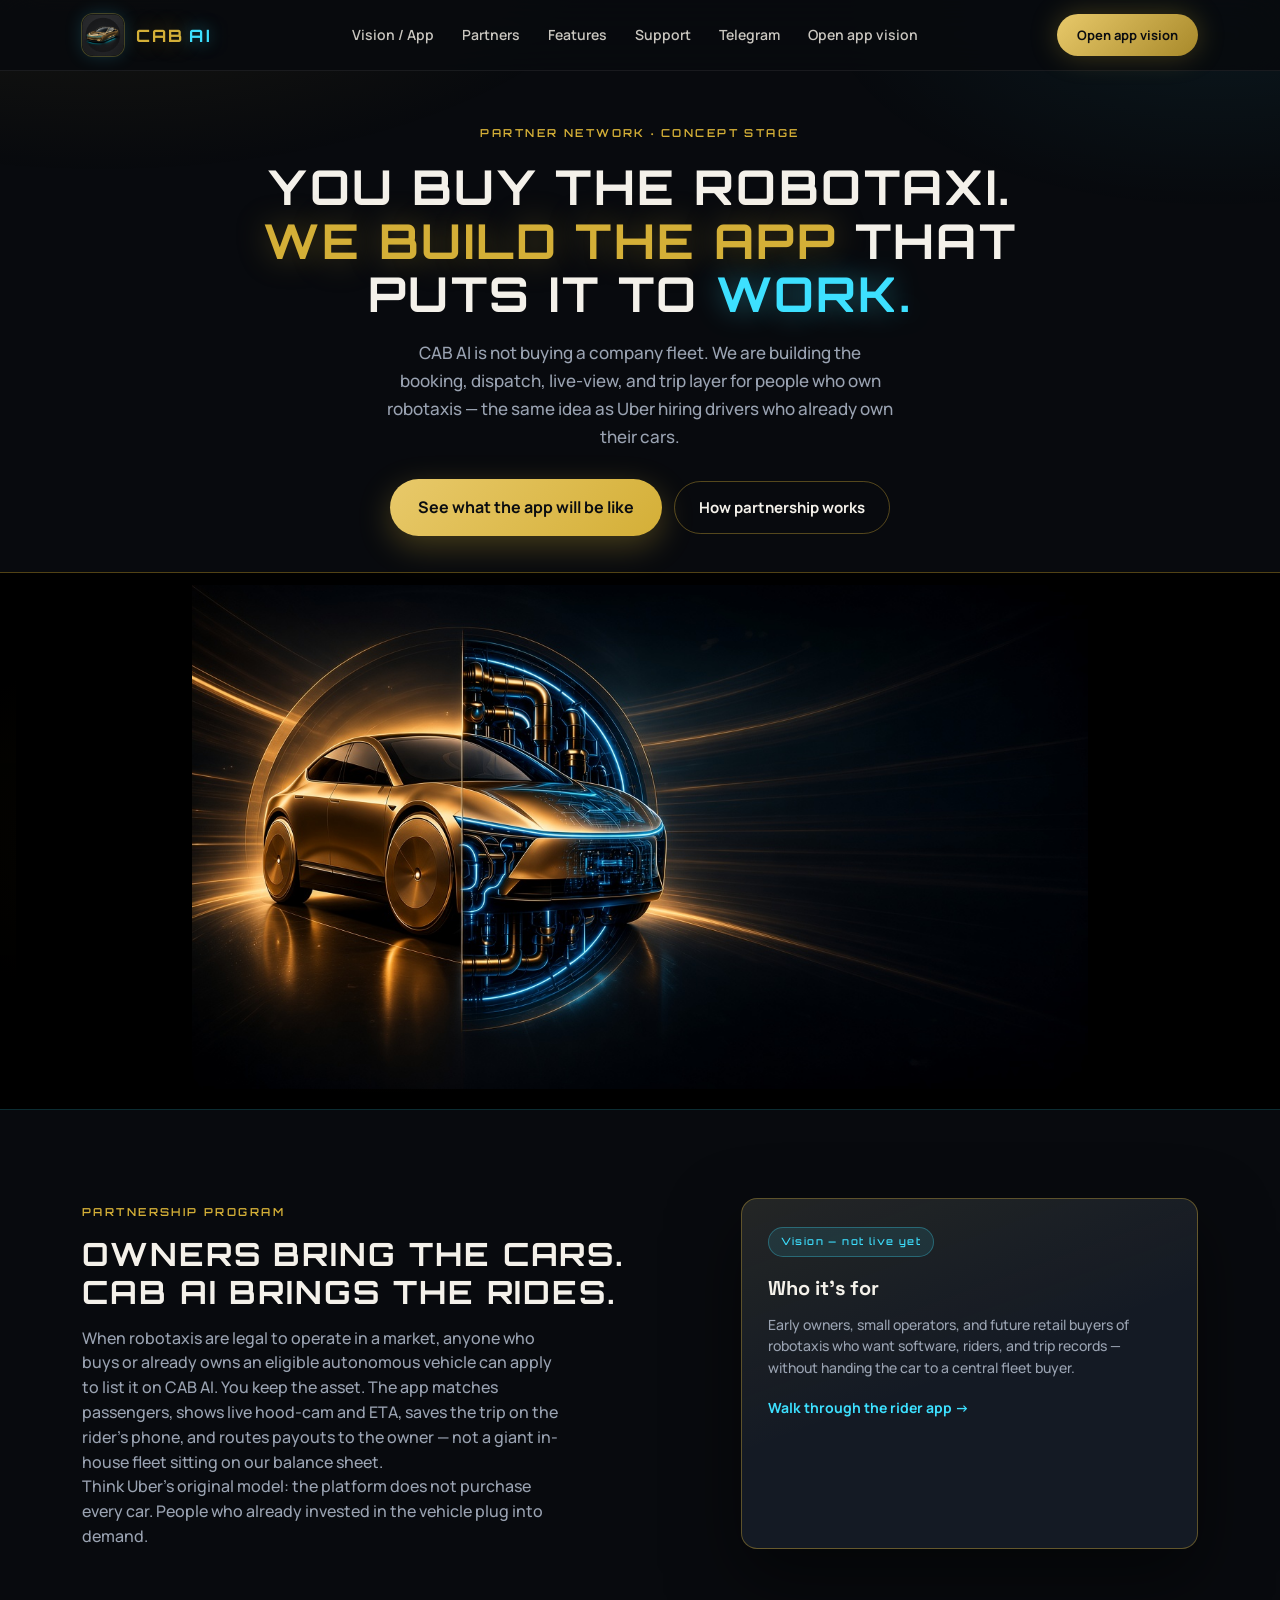
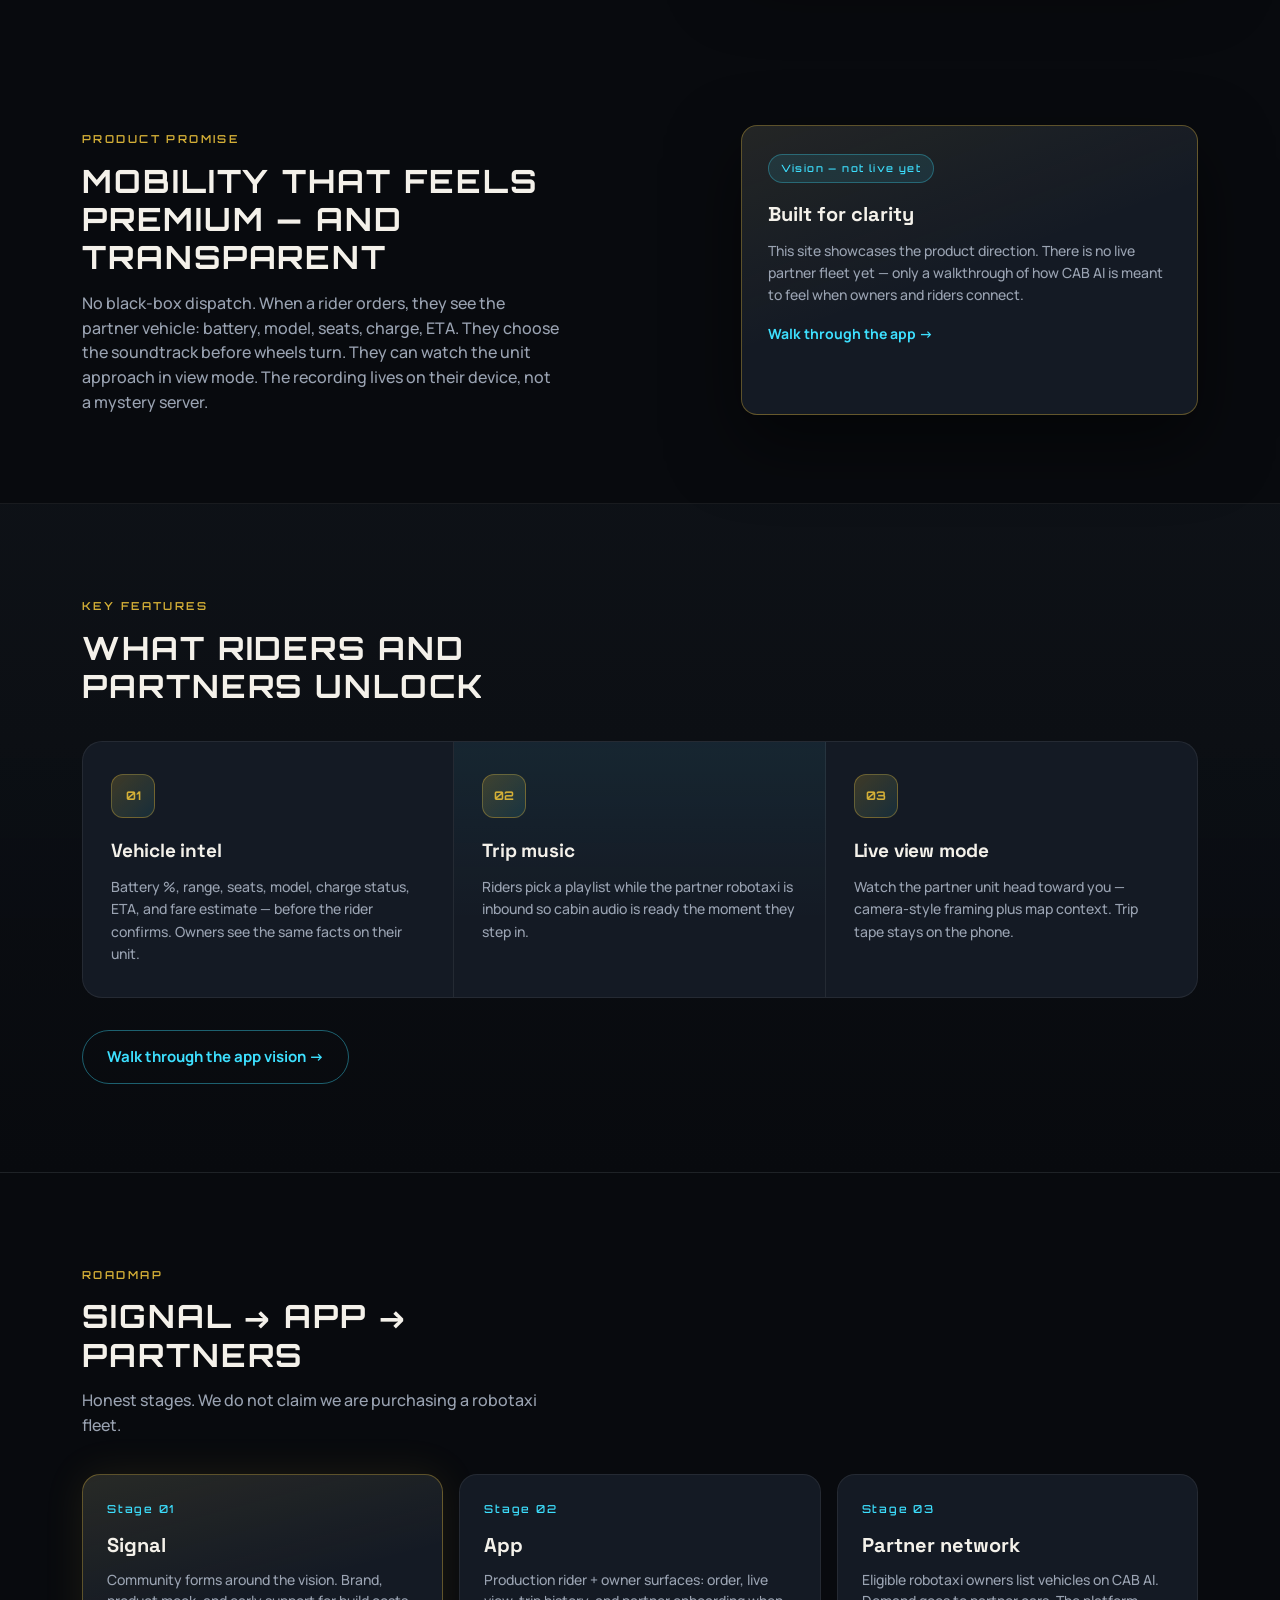
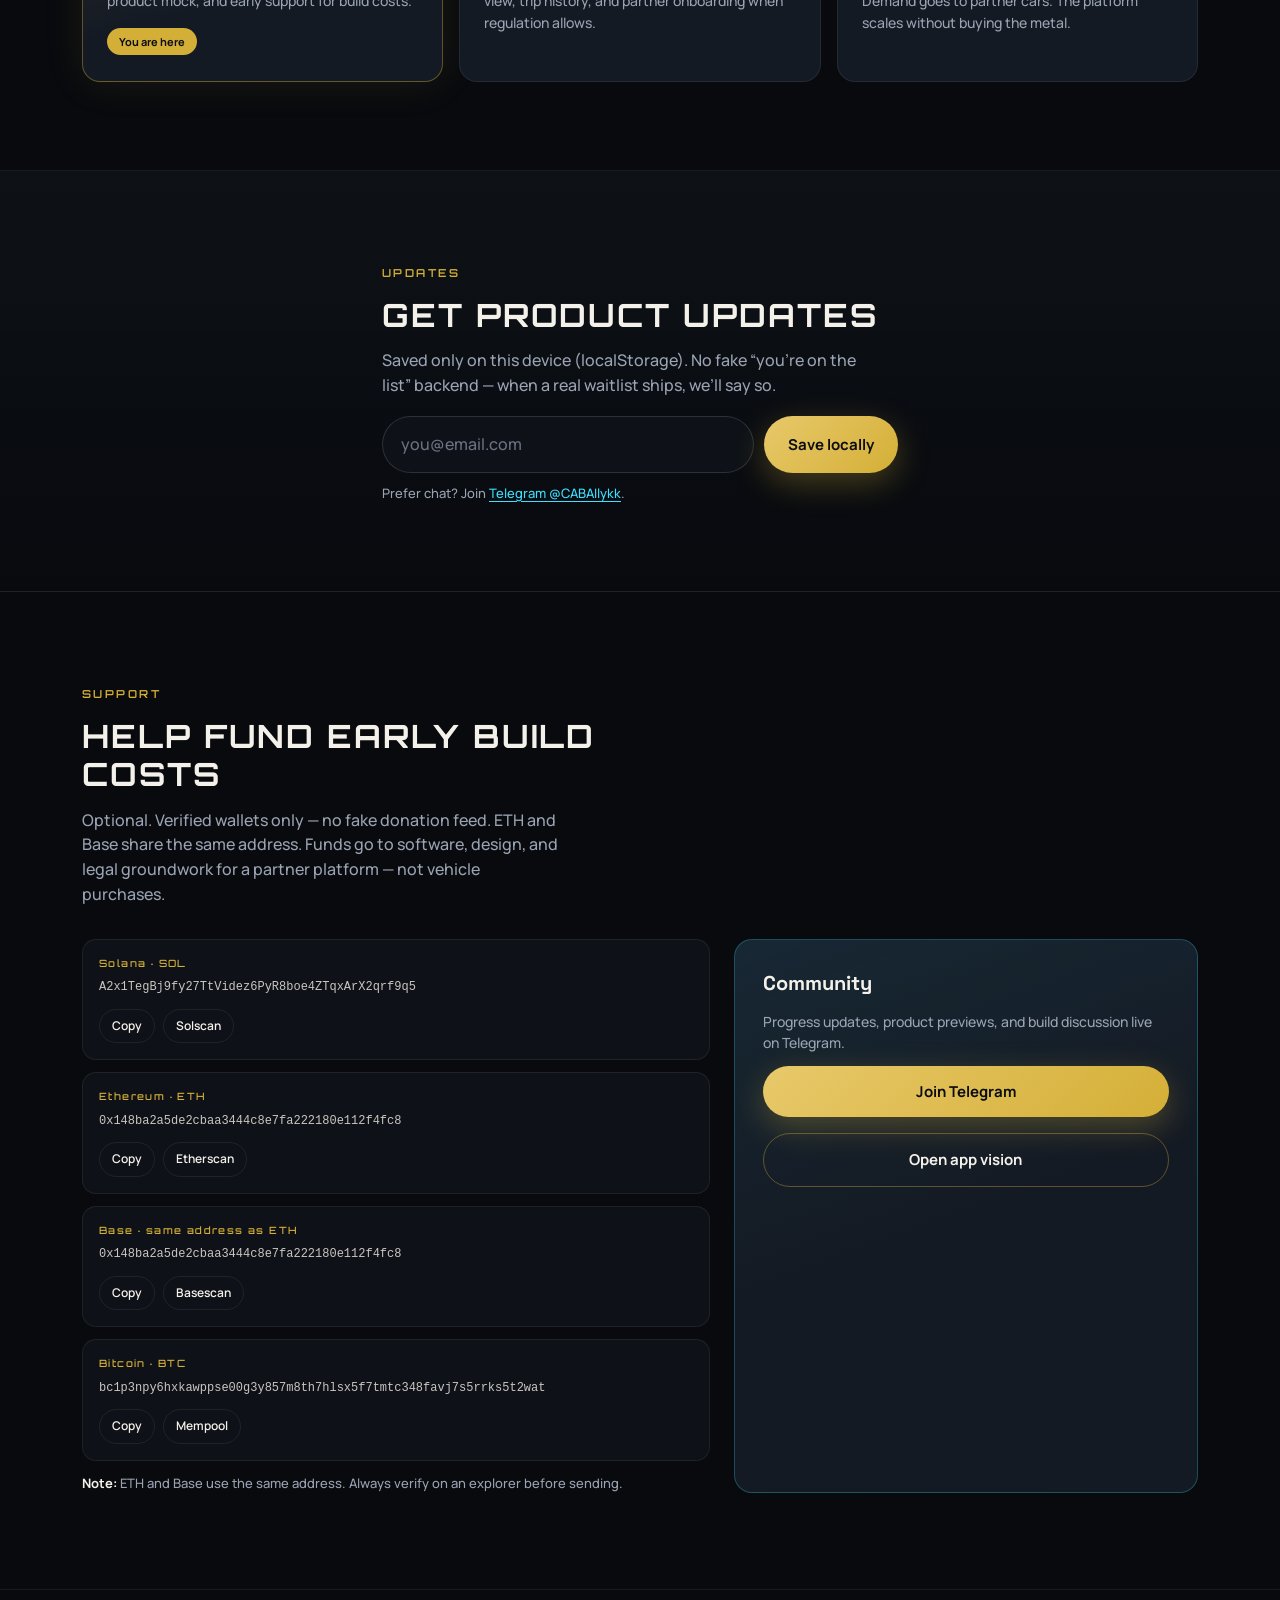
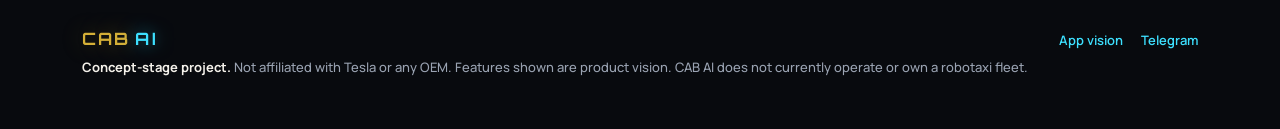
==== commit 25f12691: "Reframe narrative: partner-owned robotaxis (Uber-style), not CAB AI buying a fleet" ====
--- a/index.html
+++ b/index.html
@@ -3,8 +3,8 @@
 <head>
 <meta charset="UTF-8"/>
 <meta name="viewport" content="width=device-width, initial-scale=1"/>
-<title>CAB AI — Autonomous robotaxi network</title>
-<meta name="description" content="CAB AI is building an autonomous ride network. Explore the product vision: vehicle intel, trip music, and live view of your robotaxi."/>
+<title>CAB AI — Partner robotaxi network</title>
+<meta name="description" content="CAB AI is the app layer for people who own robotaxis. Owners bring the vehicles. We bring demand, dispatch, live view, and trip tools — like Uber, for autonomous cars."/>
 <link rel="icon" href="assets/logo-app-icon.png" type="image/png"/>
 <link rel="preconnect" href="https://fonts.googleapis.com"/>
 <link rel="preconnect" href="https://fonts.gstatic.com" crossorigin/>
@@ -25,6 +25,7 @@
     <button class="nav-toggle" id="navToggle" aria-label="Open menu" aria-expanded="false"><span></span><span></span></button>
     <div class="nav-links" id="navLinks">
       <a href="app.html">Vision / App</a>
+      <a href="#partners">Partners</a>
       <a href="#features">Features</a>
       <a href="#support">Support</a>
       <a href="https://t.me/CABAIlykk" target="_blank" rel="noopener">Telegram</a>
@@ -35,15 +36,14 @@
 </header>
 
 <main id="main">
-  <!-- Hero: copy first, then full-width media band — never crop the car -->
   <section class="hero">
     <div class="wrap hero-copy">
-      <span class="eyebrow">Robotaxi network · Concept stage</span>
-      <h1>The ride you order.<br/><span class="gold">The network</span> you help <span class="cyan">build.</span></h1>
-      <p class="lead">CAB AI is designing an autonomous mobility experience: full vehicle intel before you ride, music ready when the car arrives, and live view as your robotaxi comes to you.</p>
+      <span class="eyebrow">Partner network · Concept stage</span>
+      <h1>You buy the robotaxi.<br/><span class="gold">We build the app</span> that puts it to <span class="cyan">work.</span></h1>
+      <p class="lead">CAB AI is not buying a company fleet. We are building the booking, dispatch, live-view, and trip layer for people who own robotaxis — the same idea as Uber hiring drivers who already own their cars.</p>
       <div class="hero-actions">
         <a class="btn btn-primary btn-lg" href="app.html">See what the app will be like</a>
-        <a class="btn btn-secondary" href="#support">Support &amp; community</a>
+        <a class="btn btn-secondary" href="#partners">How partnership works</a>
       </div>
     </div>
 
@@ -62,17 +62,34 @@
     </div>
   </section>
 
+  <section class="section" id="partners">
+    <div class="wrap promise-layout">
+      <div class="promise-copy">
+        <span class="eyebrow">Partnership program</span>
+        <h2>Owners bring the cars. CAB AI brings the rides.</h2>
+        <p class="prose">When robotaxis are legal to operate in a market, anyone who buys or already owns an eligible autonomous vehicle can apply to list it on CAB AI. You keep the asset. The app matches passengers, shows live hood-cam and ETA, saves the trip on the rider’s phone, and routes payouts to the owner — not a giant in-house fleet sitting on our balance sheet.</p>
+        <p class="prose">Think Uber’s original model: the platform does not purchase every car. People who already invested in the vehicle plug into demand.</p>
+      </div>
+      <aside class="promise-panel">
+        <span class="vision-badge">Vision — not live yet</span>
+        <h3>Who it’s for</h3>
+        <p>Early owners, small operators, and future retail buyers of robotaxis who want software, riders, and trip records — without handing the car to a central fleet buyer.</p>
+        <a class="text-link" href="app.html">Walk through the rider app →</a>
+      </aside>
+    </div>
+  </section>
+
   <section class="section" id="promise">
     <div class="wrap promise-layout">
       <div class="promise-copy">
         <span class="eyebrow">Product promise</span>
         <h2>Mobility that feels premium — and transparent</h2>
-        <p class="prose">No black-box dispatch. When you order, you see the machine: battery, model, seats, charge, ETA. You choose the soundtrack before wheels turn. You can watch the vehicle approach in view mode.</p>
+        <p class="prose">No black-box dispatch. When a rider orders, they see the partner vehicle: battery, model, seats, charge, ETA. They choose the soundtrack before wheels turn. They can watch the unit approach in view mode. The recording lives on their device, not a mystery server.</p>
       </div>
       <aside class="promise-panel">
         <span class="vision-badge">Vision — not live yet</span>
         <h3>Built for clarity</h3>
-        <p>This site showcases the product direction. There is no playable fake dispatcher here — only a walkthrough of how CAB AI is meant to feel when the network launches.</p>
+        <p>This site showcases the product direction. There is no live partner fleet yet — only a walkthrough of how CAB AI is meant to feel when owners and riders connect.</p>
         <a class="text-link" href="app.html">Walk through the app →</a>
       </aside>
     </div>
@@ -82,23 +99,23 @@
     <div class="wrap">
       <div class="section-head">
         <span class="eyebrow">Key features</span>
-        <h2>What you’ll unlock in the app</h2>
+        <h2>What riders and partners unlock</h2>
       </div>
       <div class="feat-rail">
         <article class="feat-card">
           <div class="feat-icon">01</div>
           <h3>Vehicle intel</h3>
-          <p>Battery %, range, seats, model, charge status, ETA, and fare estimate — before you confirm the ride.</p>
+          <p>Battery %, range, seats, model, charge status, ETA, and fare estimate — before the rider confirms. Owners see the same facts on their unit.</p>
         </article>
         <article class="feat-card feat-card-accent">
           <div class="feat-icon">02</div>
           <h3>Trip music</h3>
-          <p>Pick a playlist while the robotaxi is inbound so cabin audio is ready the moment you step in.</p>
+          <p>Riders pick a playlist while the partner robotaxi is inbound so cabin audio is ready the moment they step in.</p>
         </article>
         <article class="feat-card">
           <div class="feat-icon">03</div>
           <h3>Live view mode</h3>
-          <p>Watch your unit head toward you — camera-style framing plus map context so you always know where it is.</p>
+          <p>Watch the partner unit head toward you — camera-style framing plus map context. Trip tape stays on the phone.</p>
         </article>
       </div>
       <div class="section-cta">
@@ -111,8 +128,8 @@
     <div class="wrap">
       <div class="section-head">
         <span class="eyebrow">Roadmap</span>
-        <h2>Signal → Launch → Network</h2>
-        <p class="prose">Honest stages. No inflated metrics.</p>
+        <h2>Signal → App → Partners</h2>
+        <p class="prose">Honest stages. We do not claim we are purchasing a robotaxi fleet.</p>
       </div>
       <ol class="stages">
         <li class="stage current">
@@ -123,13 +140,13 @@
         </li>
         <li class="stage">
           <div class="stage-num">Stage 02</div>
-          <h3>Launch</h3>
-          <p>Pilot markets, real fleet integrations, and the first production app surfaces for ordering.</p>
+          <h3>App</h3>
+          <p>Production rider + owner surfaces: order, live view, trip history, and partner onboarding when regulation allows.</p>
         </li>
         <li class="stage">
           <div class="stage-num">Stage 03</div>
-          <h3>Network</h3>
-          <p>Scaled robotaxi coverage, denser live view, and a mobility network owned by its early believers.</p>
+          <h3>Partner network</h3>
+          <p>Eligible robotaxi owners list vehicles on CAB AI. Demand goes to partner cars. The platform scales without buying the metal.</p>
         </li>
       </ol>
     </div>
@@ -154,7 +171,7 @@
       <div class="section-head">
         <span class="eyebrow">Support</span>
         <h2>Help fund early build costs</h2>
-        <p class="prose">Optional. Verified wallets only — no fake donation feed. ETH and Base share the same address.</p>
+        <p class="prose">Optional. Verified wallets only — no fake donation feed. ETH and Base share the same address. Funds go to software, design, and legal groundwork for a partner platform — not vehicle purchases.</p>
       </div>
       <div class="support-grid">
         <div class="wallet-stack">
@@ -207,7 +224,7 @@
   <div class="wrap footer-row">
     <div>
       <div class="brand-text footer-brand"><span class="cab">CAB</span> <span class="ai">AI</span></div>
-      <p><strong>Concept-stage project.</strong> Not affiliated with Tesla or any OEM. Features shown are product vision, not a live fleet.</p>
+      <p><strong>Concept-stage project.</strong> Not affiliated with Tesla or any OEM. Features shown are product vision. CAB AI does not currently operate or own a robotaxi fleet.</p>
     </div>
     <div class="footer-links">
       <a href="app.html">App vision</a>
--- a/assets/site.css
+++ b/assets/site.css
@@ -67,10 +67,11 @@
   color:var(--gold);
 }
 .brand-text{
-  font-family:var(--display);font-weight:700;letter-spacing:.14em;font-size:18px;
-}
-.brand-text .cab{color:var(--gold);text-shadow:0 0 22px rgba(212,175,55,.3)}
-.brand-text .ai{color:var(--cyan);text-shadow:0 0 18px rgba(61,224,255,.5)}
+  font-family:var(--display);font-weight:700;letter-spacing:.12em;font-size:17px;
+  display:inline-flex;align-items:baseline;gap:.28em;line-height:1;
+}
+.brand-text .cab{color:var(--gold);text-shadow:0 0 22px rgba(212,175,55,.35)}
+.brand-text .ai{color:var(--cyan);text-shadow:0 0 18px rgba(61,224,255,.55);letter-spacing:.16em}
 
 .wrap{max-width:var(--max);margin:0 auto;padding:0 22px;position:relative;z-index:1}
 .section{padding:88px 0}
@@ -100,9 +101,15 @@
   display:flex;align-items:center;justify-content:space-between;
   padding:10px 22px;min-height:var(--nav-h);gap:16px;
 }
-.brand{display:flex;align-items:center;gap:10px;flex-shrink:0}
-.brand .logo-combo{display:flex;align-items:center;gap:10px}
-.brand .logo-combo img.mark{width:38px;height:38px}
+.brand{display:flex;align-items:center;gap:12px;flex-shrink:0;text-decoration:none}
+.brand .logo-combo{display:inline-flex;align-items:center;gap:12px}
+.brand .brand-icon{
+  width:42px;height:42px;border-radius:11px;object-fit:cover;flex-shrink:0;
+  box-shadow:0 0 0 1px rgba(212,175,55,.28),0 0 18px rgba(61,224,255,.18);
+}
+.brand:hover .brand-icon{box-shadow:0 0 0 1px rgba(212,175,55,.45),0 0 22px rgba(61,224,255,.28)}
+.brand:hover .brand-text .cab{filter:brightness(1.08)}
+.brand:hover .brand-text .ai{filter:brightness(1.08)}
 .nav-links{display:flex;align-items:center;gap:28px;font-size:14px;font-weight:600;color:var(--ink-dim)}
 .nav-links a:hover{color:#fff}
 .nav-links a[aria-current="page"]{color:var(--cyan)}
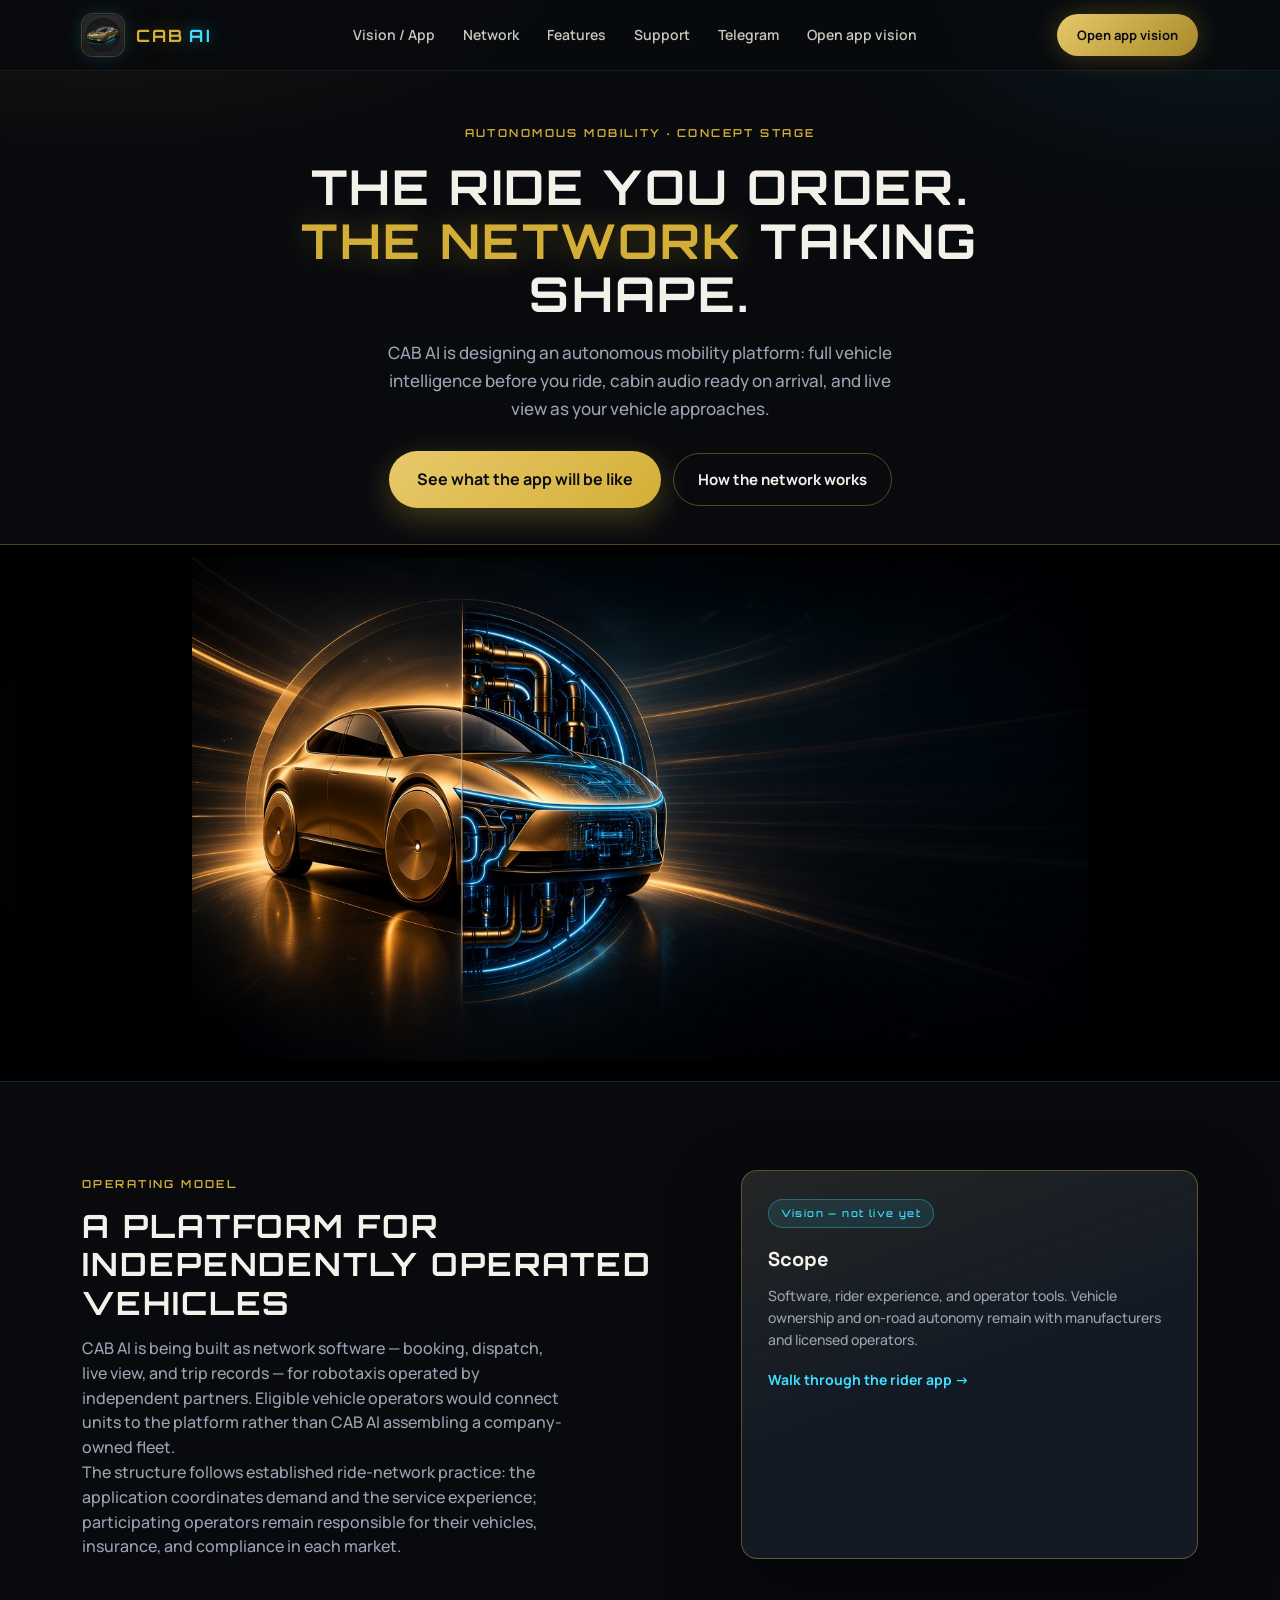
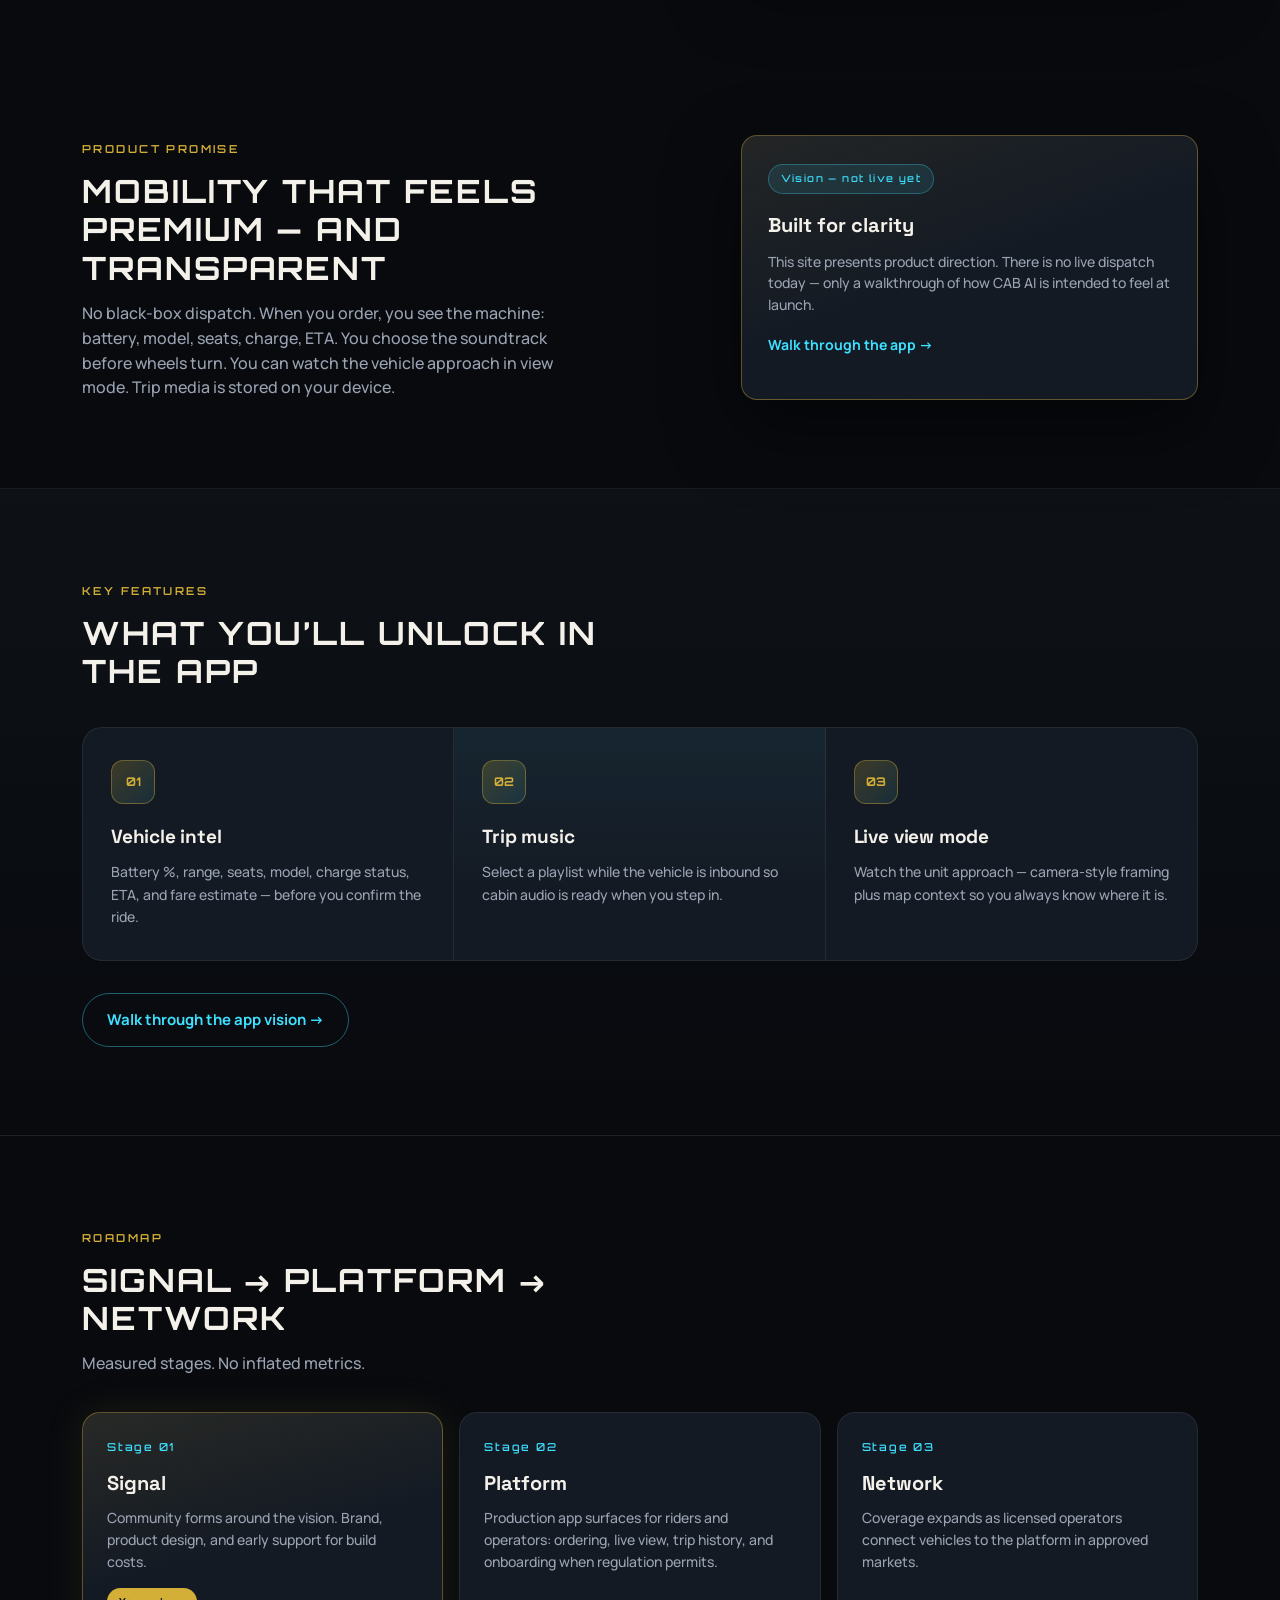
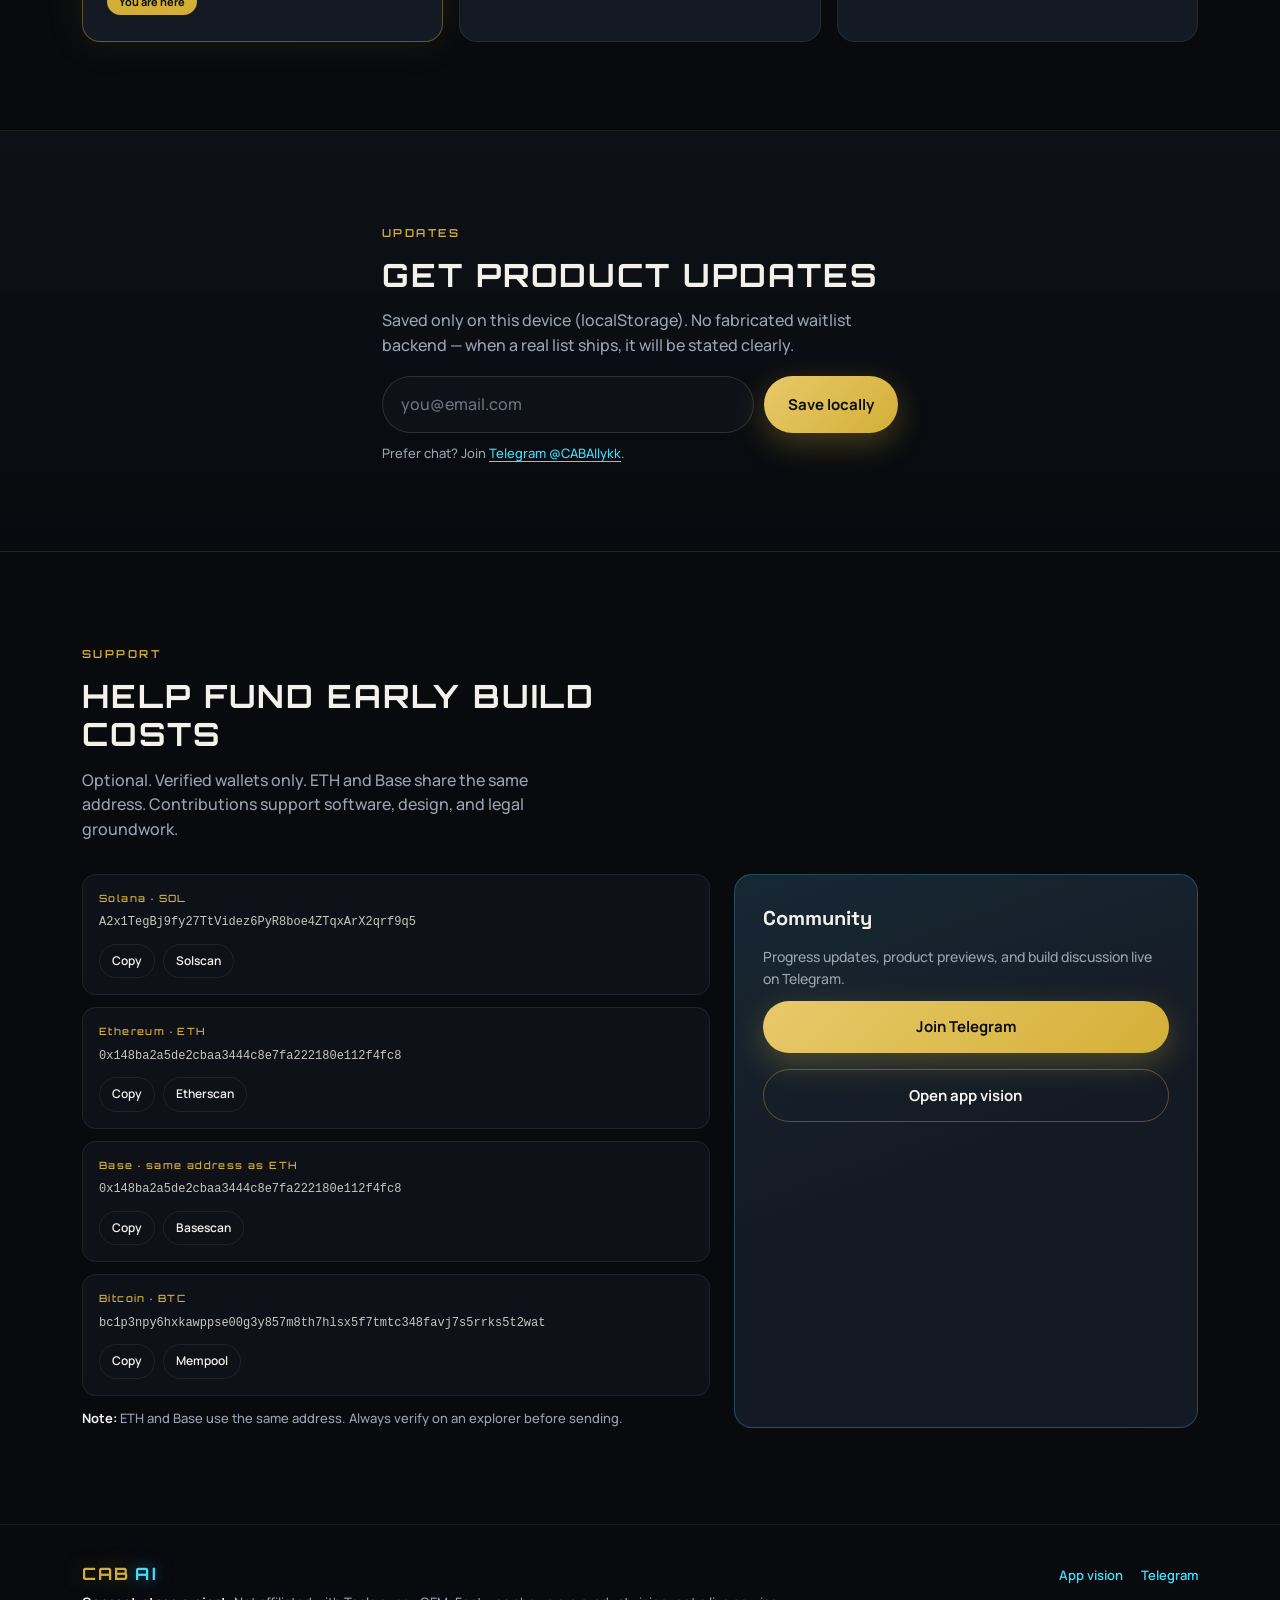
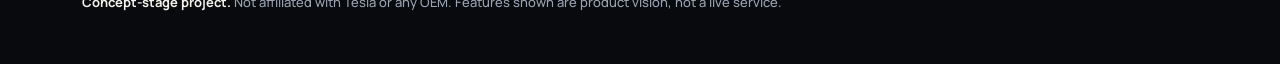
==== commit 74a0638c: "Professional tone: remove buy-the-taxi slogans" ====
--- a/index.html
+++ b/index.html
@@ -3,8 +3,8 @@
 <head>
 <meta charset="UTF-8"/>
 <meta name="viewport" content="width=device-width, initial-scale=1"/>
-<title>CAB AI — Partner robotaxi network</title>
-<meta name="description" content="CAB AI is the app layer for people who own robotaxis. Owners bring the vehicles. We bring demand, dispatch, live view, and trip tools — like Uber, for autonomous cars."/>
+<title>CAB AI — Autonomous ride network</title>
+<meta name="description" content="CAB AI is designing an autonomous ride network: vehicle intel, trip music, live view, and an operator partnership program for independently owned robotaxis."/>
 <link rel="icon" href="assets/logo-app-icon.png" type="image/png"/>
 <link rel="preconnect" href="https://fonts.googleapis.com"/>
 <link rel="preconnect" href="https://fonts.gstatic.com" crossorigin/>
@@ -25,7 +25,7 @@
     <button class="nav-toggle" id="navToggle" aria-label="Open menu" aria-expanded="false"><span></span><span></span></button>
     <div class="nav-links" id="navLinks">
       <a href="app.html">Vision / App</a>
-      <a href="#partners">Partners</a>
+      <a href="#network">Network</a>
       <a href="#features">Features</a>
       <a href="#support">Support</a>
       <a href="https://t.me/CABAIlykk" target="_blank" rel="noopener">Telegram</a>
@@ -38,12 +38,12 @@
 <main id="main">
   <section class="hero">
     <div class="wrap hero-copy">
-      <span class="eyebrow">Partner network · Concept stage</span>
-      <h1>You buy the robotaxi.<br/><span class="gold">We build the app</span> that puts it to <span class="cyan">work.</span></h1>
-      <p class="lead">CAB AI is not buying a company fleet. We are building the booking, dispatch, live-view, and trip layer for people who own robotaxis — the same idea as Uber hiring drivers who already own their cars.</p>
+      <span class="eyebrow">Autonomous mobility · Concept stage</span>
+      <h1>The ride you order.<br/><span class="gold">The network</span> taking shape.</h1>
+      <p class="lead">CAB AI is designing an autonomous mobility platform: full vehicle intelligence before you ride, cabin audio ready on arrival, and live view as your vehicle approaches.</p>
       <div class="hero-actions">
         <a class="btn btn-primary btn-lg" href="app.html">See what the app will be like</a>
-        <a class="btn btn-secondary" href="#partners">How partnership works</a>
+        <a class="btn btn-secondary" href="#network">How the network works</a>
       </div>
     </div>
 
@@ -62,18 +62,18 @@
     </div>
   </section>
 
-  <section class="section" id="partners">
+  <section class="section" id="network">
     <div class="wrap promise-layout">
       <div class="promise-copy">
-        <span class="eyebrow">Partnership program</span>
-        <h2>Owners bring the cars. CAB AI brings the rides.</h2>
-        <p class="prose">When robotaxis are legal to operate in a market, anyone who buys or already owns an eligible autonomous vehicle can apply to list it on CAB AI. You keep the asset. The app matches passengers, shows live hood-cam and ETA, saves the trip on the rider’s phone, and routes payouts to the owner — not a giant in-house fleet sitting on our balance sheet.</p>
-        <p class="prose">Think Uber’s original model: the platform does not purchase every car. People who already invested in the vehicle plug into demand.</p>
+        <span class="eyebrow">Operating model</span>
+        <h2>A platform for independently operated vehicles</h2>
+        <p class="prose">CAB AI is being built as network software — booking, dispatch, live view, and trip records — for robotaxis operated by independent partners. Eligible vehicle operators would connect units to the platform rather than CAB AI assembling a company-owned fleet.</p>
+        <p class="prose">The structure follows established ride-network practice: the application coordinates demand and the service experience; participating operators remain responsible for their vehicles, insurance, and compliance in each market.</p>
       </div>
       <aside class="promise-panel">
         <span class="vision-badge">Vision — not live yet</span>
-        <h3>Who it’s for</h3>
-        <p>Early owners, small operators, and future retail buyers of robotaxis who want software, riders, and trip records — without handing the car to a central fleet buyer.</p>
+        <h3>Scope</h3>
+        <p>Software, rider experience, and operator tools. Vehicle ownership and on-road autonomy remain with manufacturers and licensed operators.</p>
         <a class="text-link" href="app.html">Walk through the rider app →</a>
       </aside>
     </div>
@@ -84,12 +84,12 @@
       <div class="promise-copy">
         <span class="eyebrow">Product promise</span>
         <h2>Mobility that feels premium — and transparent</h2>
-        <p class="prose">No black-box dispatch. When a rider orders, they see the partner vehicle: battery, model, seats, charge, ETA. They choose the soundtrack before wheels turn. They can watch the unit approach in view mode. The recording lives on their device, not a mystery server.</p>
+        <p class="prose">No black-box dispatch. When you order, you see the machine: battery, model, seats, charge, ETA. You choose the soundtrack before wheels turn. You can watch the vehicle approach in view mode. Trip media is stored on your device.</p>
       </div>
       <aside class="promise-panel">
         <span class="vision-badge">Vision — not live yet</span>
         <h3>Built for clarity</h3>
-        <p>This site showcases the product direction. There is no live partner fleet yet — only a walkthrough of how CAB AI is meant to feel when owners and riders connect.</p>
+        <p>This site presents product direction. There is no live dispatch today — only a walkthrough of how CAB AI is intended to feel at launch.</p>
         <a class="text-link" href="app.html">Walk through the app →</a>
       </aside>
     </div>
@@ -99,23 +99,23 @@
     <div class="wrap">
       <div class="section-head">
         <span class="eyebrow">Key features</span>
-        <h2>What riders and partners unlock</h2>
+        <h2>What you’ll unlock in the app</h2>
       </div>
       <div class="feat-rail">
         <article class="feat-card">
           <div class="feat-icon">01</div>
           <h3>Vehicle intel</h3>
-          <p>Battery %, range, seats, model, charge status, ETA, and fare estimate — before the rider confirms. Owners see the same facts on their unit.</p>
+          <p>Battery %, range, seats, model, charge status, ETA, and fare estimate — before you confirm the ride.</p>
         </article>
         <article class="feat-card feat-card-accent">
           <div class="feat-icon">02</div>
           <h3>Trip music</h3>
-          <p>Riders pick a playlist while the partner robotaxi is inbound so cabin audio is ready the moment they step in.</p>
+          <p>Select a playlist while the vehicle is inbound so cabin audio is ready when you step in.</p>
         </article>
         <article class="feat-card">
           <div class="feat-icon">03</div>
           <h3>Live view mode</h3>
-          <p>Watch the partner unit head toward you — camera-style framing plus map context. Trip tape stays on the phone.</p>
+          <p>Watch the unit approach — camera-style framing plus map context so you always know where it is.</p>
         </article>
       </div>
       <div class="section-cta">
@@ -128,25 +128,25 @@
     <div class="wrap">
       <div class="section-head">
         <span class="eyebrow">Roadmap</span>
-        <h2>Signal → App → Partners</h2>
-        <p class="prose">Honest stages. We do not claim we are purchasing a robotaxi fleet.</p>
+        <h2>Signal → Platform → Network</h2>
+        <p class="prose">Measured stages. No inflated metrics.</p>
       </div>
       <ol class="stages">
         <li class="stage current">
           <div class="stage-num">Stage 01</div>
           <h3>Signal</h3>
-          <p>Community forms around the vision. Brand, product mock, and early support for build costs.</p>
+          <p>Community forms around the vision. Brand, product design, and early support for build costs.</p>
           <span class="tag">You are here</span>
         </li>
         <li class="stage">
           <div class="stage-num">Stage 02</div>
-          <h3>App</h3>
-          <p>Production rider + owner surfaces: order, live view, trip history, and partner onboarding when regulation allows.</p>
+          <h3>Platform</h3>
+          <p>Production app surfaces for riders and operators: ordering, live view, trip history, and onboarding when regulation permits.</p>
         </li>
         <li class="stage">
           <div class="stage-num">Stage 03</div>
-          <h3>Partner network</h3>
-          <p>Eligible robotaxi owners list vehicles on CAB AI. Demand goes to partner cars. The platform scales without buying the metal.</p>
+          <h3>Network</h3>
+          <p>Coverage expands as licensed operators connect vehicles to the platform in approved markets.</p>
         </li>
       </ol>
     </div>
@@ -156,7 +156,7 @@
     <div class="wrap waitlist-block">
       <span class="eyebrow">Updates</span>
       <h2>Get product updates</h2>
-      <p class="prose">Saved only on this device (localStorage). No fake “you’re on the list” backend — when a real waitlist ships, we’ll say so.</p>
+      <p class="prose">Saved only on this device (localStorage). No fabricated waitlist backend — when a real list ships, it will be stated clearly.</p>
       <form class="wait-form" id="waitForm">
         <input type="email" id="waitEmail" name="email" placeholder="you@email.com" required autocomplete="email"/>
         <button class="btn btn-primary" type="submit">Save locally</button>
@@ -171,7 +171,7 @@
       <div class="section-head">
         <span class="eyebrow">Support</span>
         <h2>Help fund early build costs</h2>
-        <p class="prose">Optional. Verified wallets only — no fake donation feed. ETH and Base share the same address. Funds go to software, design, and legal groundwork for a partner platform — not vehicle purchases.</p>
+        <p class="prose">Optional. Verified wallets only. ETH and Base share the same address. Contributions support software, design, and legal groundwork.</p>
       </div>
       <div class="support-grid">
         <div class="wallet-stack">
@@ -224,7 +224,7 @@
   <div class="wrap footer-row">
     <div>
       <div class="brand-text footer-brand"><span class="cab">CAB</span> <span class="ai">AI</span></div>
-      <p><strong>Concept-stage project.</strong> Not affiliated with Tesla or any OEM. Features shown are product vision. CAB AI does not currently operate or own a robotaxi fleet.</p>
+      <p><strong>Concept-stage project.</strong> Not affiliated with Tesla or any OEM. Features shown are product vision, not a live service.</p>
     </div>
     <div class="footer-links">
       <a href="app.html">App vision</a>
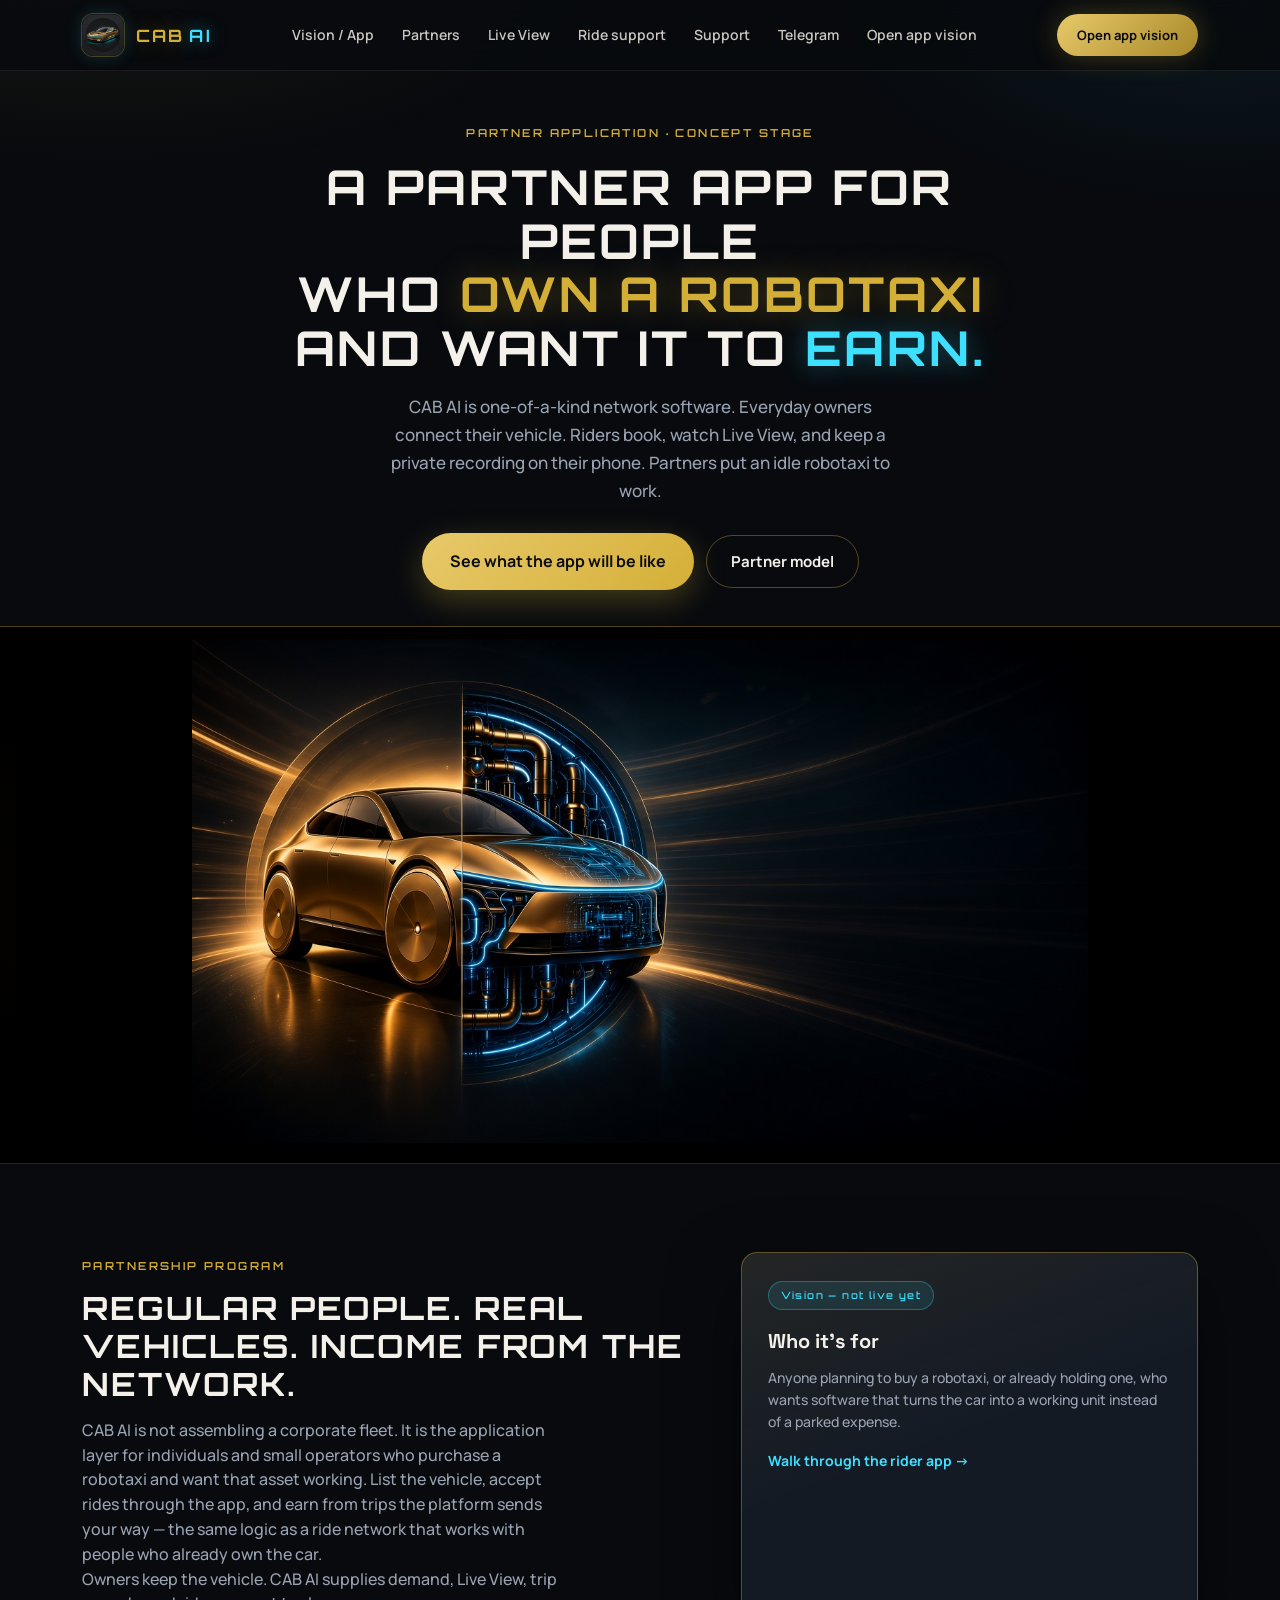
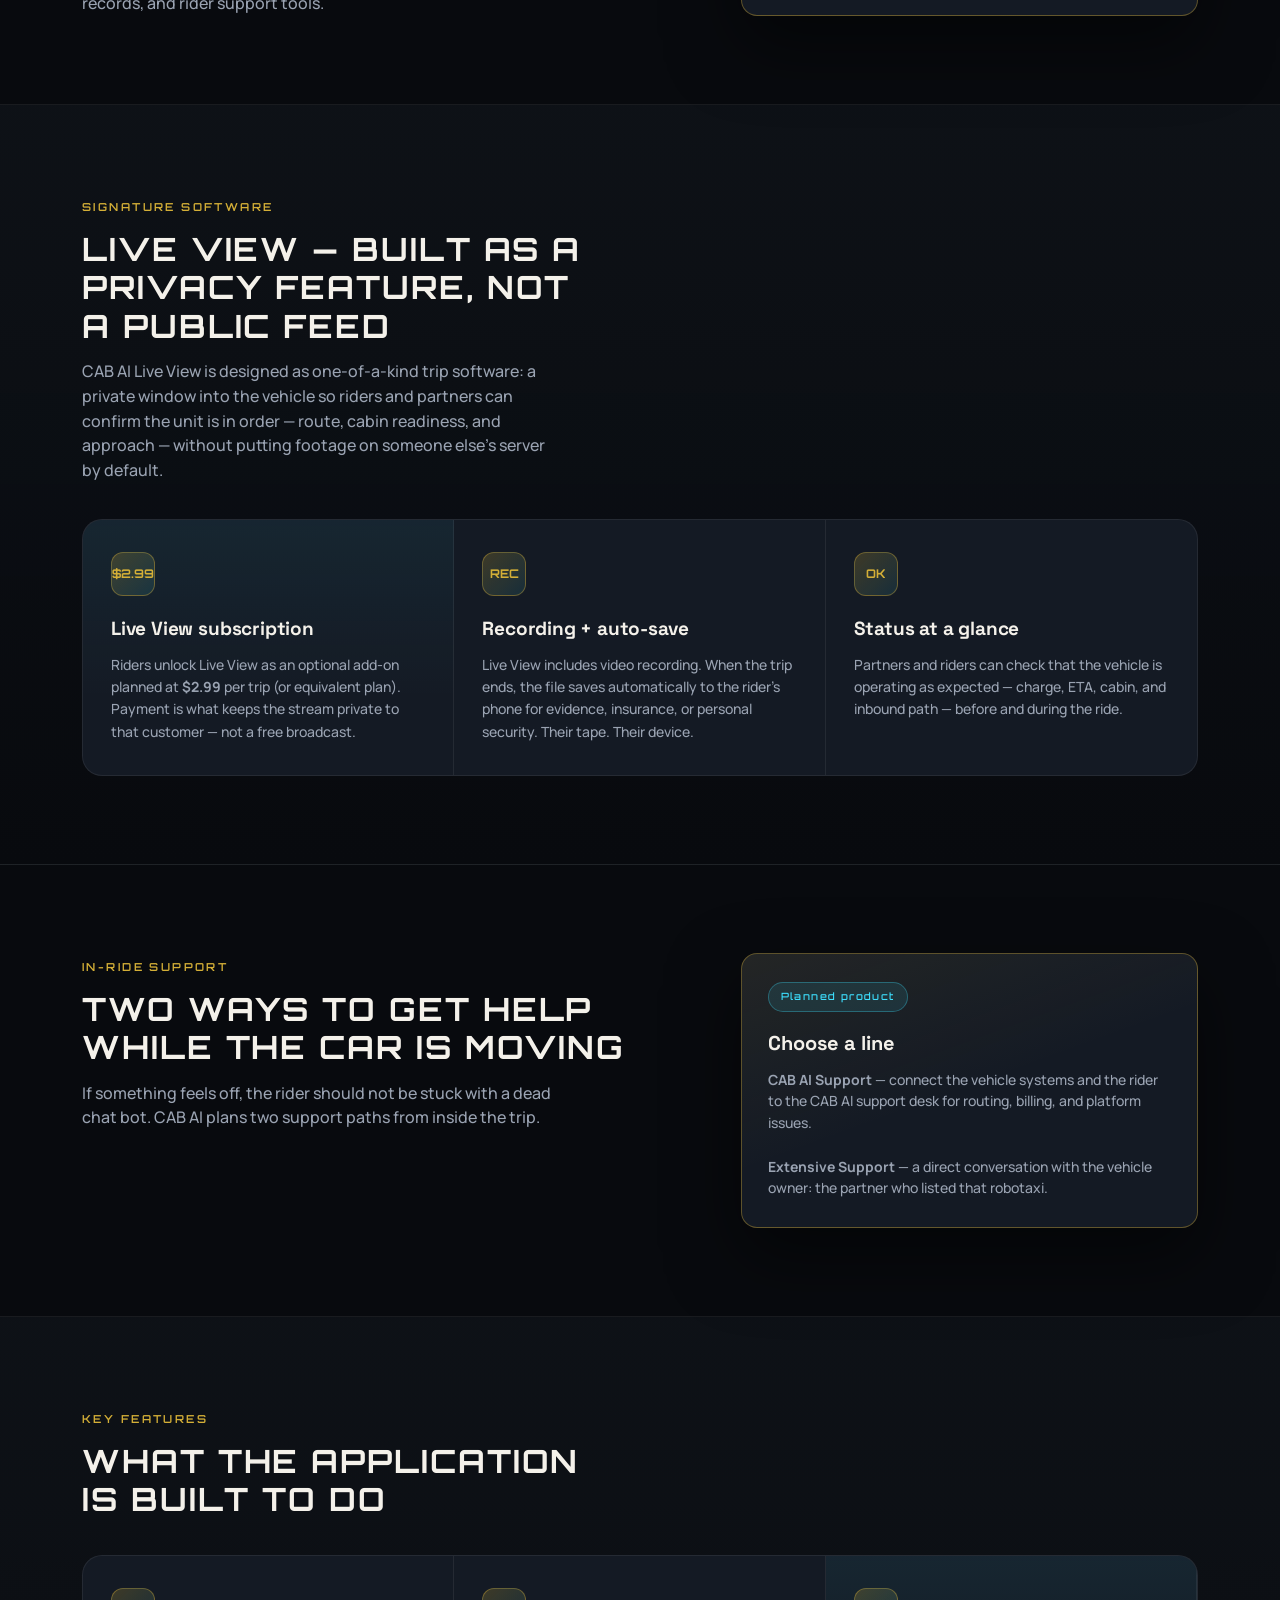
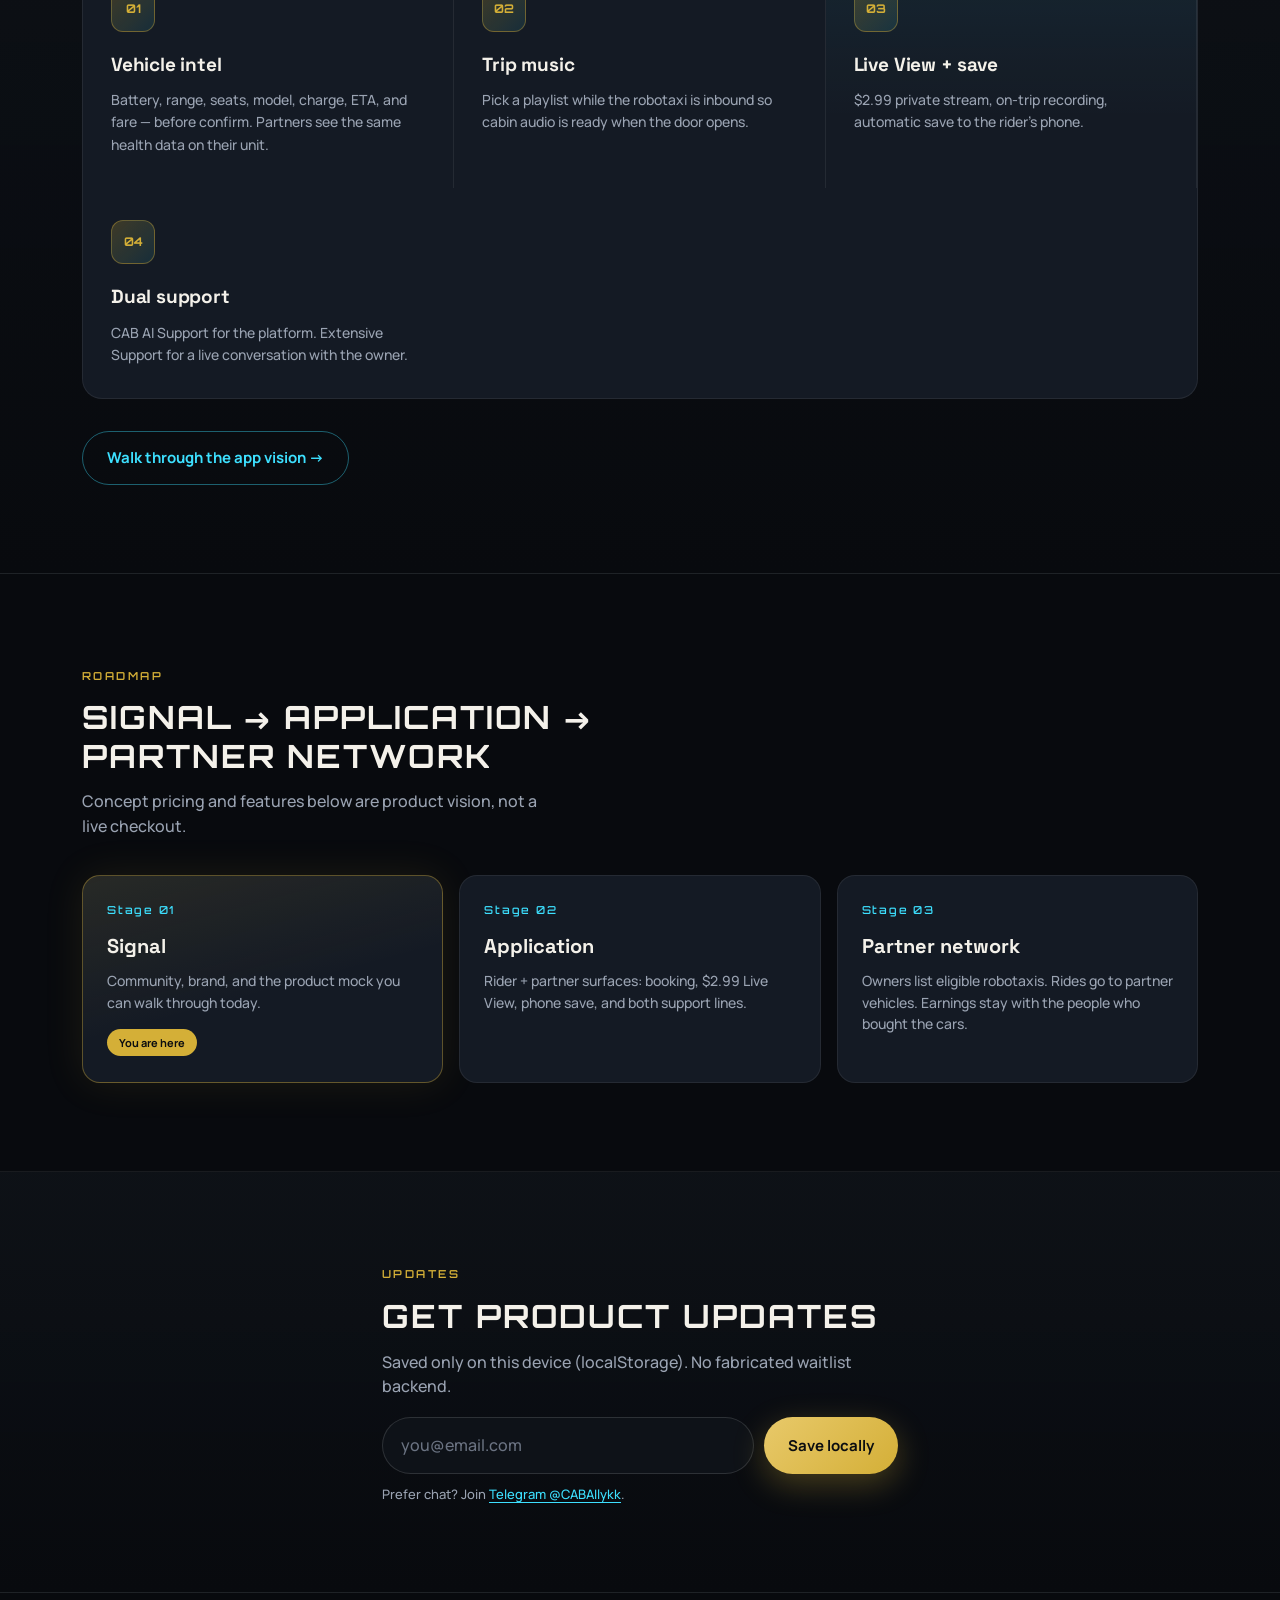
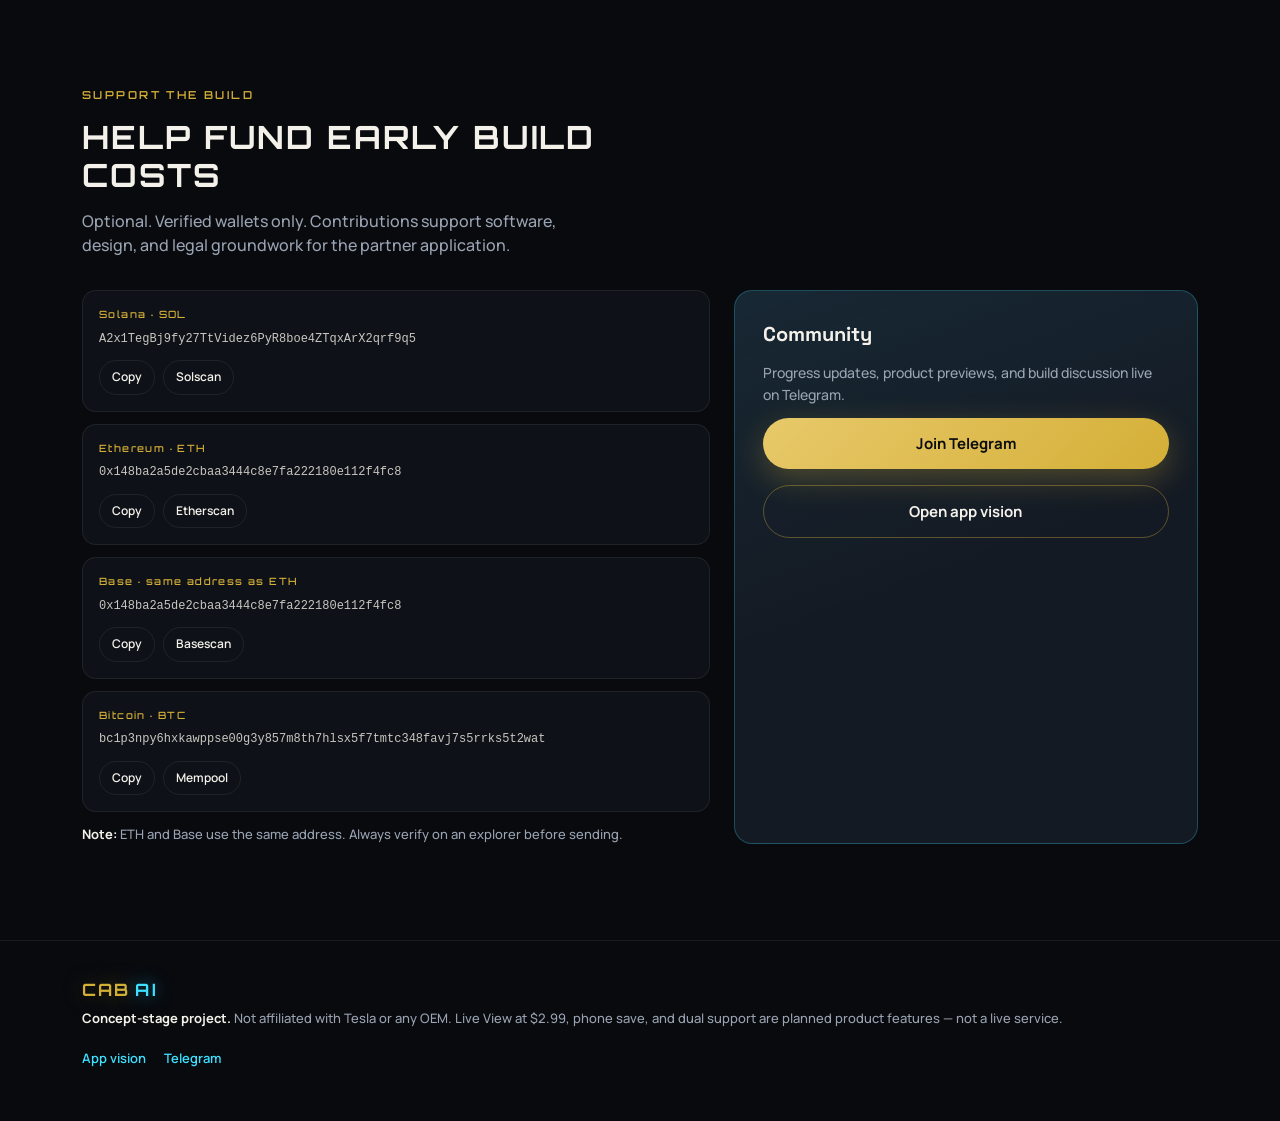
==== commit d32d315f: "Add partner earnings model, $2.99 Live View, dual support" ====
--- a/index.html
+++ b/index.html
@@ -3,8 +3,8 @@
 <head>
 <meta charset="UTF-8"/>
 <meta name="viewport" content="width=device-width, initial-scale=1"/>
-<title>CAB AI — Autonomous ride network</title>
-<meta name="description" content="CAB AI is designing an autonomous ride network: vehicle intel, trip music, live view, and an operator partnership program for independently owned robotaxis."/>
+<title>CAB AI — Partner robotaxi app</title>
+<meta name="description" content="CAB AI is a partner application for people who own robotaxis. Live View $2.99, trip recording saved to the rider’s phone, and two-tier in-ride support."/>
 <link rel="icon" href="assets/logo-app-icon.png" type="image/png"/>
 <link rel="preconnect" href="https://fonts.googleapis.com"/>
 <link rel="preconnect" href="https://fonts.gstatic.com" crossorigin/>
@@ -25,8 +25,9 @@
     <button class="nav-toggle" id="navToggle" aria-label="Open menu" aria-expanded="false"><span></span><span></span></button>
     <div class="nav-links" id="navLinks">
       <a href="app.html">Vision / App</a>
-      <a href="#network">Network</a>
-      <a href="#features">Features</a>
+      <a href="#partners">Partners</a>
+      <a href="#liveview">Live View</a>
+      <a href="#ride-support">Ride support</a>
       <a href="#support">Support</a>
       <a href="https://t.me/CABAIlykk" target="_blank" rel="noopener">Telegram</a>
       <a class="nav-cta-m" href="app.html">Open app vision</a>
@@ -38,12 +39,12 @@
 <main id="main">
   <section class="hero">
     <div class="wrap hero-copy">
-      <span class="eyebrow">Autonomous mobility · Concept stage</span>
-      <h1>The ride you order.<br/><span class="gold">The network</span> taking shape.</h1>
-      <p class="lead">CAB AI is designing an autonomous mobility platform: full vehicle intelligence before you ride, cabin audio ready on arrival, and live view as your vehicle approaches.</p>
+      <span class="eyebrow">Partner application · Concept stage</span>
+      <h1>A partner app for people<br/>who <span class="gold">own a robotaxi</span><br/>and want it to <span class="cyan">earn.</span></h1>
+      <p class="lead">CAB AI is one-of-a-kind network software. Everyday owners connect their vehicle. Riders book, watch Live View, and keep a private recording on their phone. Partners put an idle robotaxi to work.</p>
       <div class="hero-actions">
         <a class="btn btn-primary btn-lg" href="app.html">See what the app will be like</a>
-        <a class="btn btn-secondary" href="#network">How the network works</a>
+        <a class="btn btn-secondary" href="#partners">Partner model</a>
       </div>
     </div>
 
@@ -62,35 +63,62 @@
     </div>
   </section>
 
-  <section class="section" id="network">
+  <section class="section" id="partners">
     <div class="wrap promise-layout">
       <div class="promise-copy">
-        <span class="eyebrow">Operating model</span>
-        <h2>A platform for independently operated vehicles</h2>
-        <p class="prose">CAB AI is being built as network software — booking, dispatch, live view, and trip records — for robotaxis operated by independent partners. Eligible vehicle operators would connect units to the platform rather than CAB AI assembling a company-owned fleet.</p>
-        <p class="prose">The structure follows established ride-network practice: the application coordinates demand and the service experience; participating operators remain responsible for their vehicles, insurance, and compliance in each market.</p>
+        <span class="eyebrow">Partnership program</span>
+        <h2>Regular people. Real vehicles. Income from the network.</h2>
+        <p class="prose">CAB AI is not assembling a corporate fleet. It is the application layer for individuals and small operators who purchase a robotaxi and want that asset working. List the vehicle, accept rides through the app, and earn from trips the platform sends your way — the same logic as a ride network that works with people who already own the car.</p>
+        <p class="prose">Owners keep the vehicle. CAB AI supplies demand, Live View, trip records, and rider support tools.</p>
       </div>
       <aside class="promise-panel">
         <span class="vision-badge">Vision — not live yet</span>
-        <h3>Scope</h3>
-        <p>Software, rider experience, and operator tools. Vehicle ownership and on-road autonomy remain with manufacturers and licensed operators.</p>
+        <h3>Who it’s for</h3>
+        <p>Anyone planning to buy a robotaxi, or already holding one, who wants software that turns the car into a working unit instead of a parked expense.</p>
         <a class="text-link" href="app.html">Walk through the rider app →</a>
       </aside>
     </div>
   </section>
 
-  <section class="section" id="promise">
+  <section class="section section-soft" id="liveview">
+    <div class="wrap">
+      <div class="section-head">
+        <span class="eyebrow">Signature software</span>
+        <h2>Live View — built as a privacy feature, not a public feed</h2>
+        <p class="prose">CAB AI Live View is designed as one-of-a-kind trip software: a private window into the vehicle so riders and partners can confirm the unit is in order — route, cabin readiness, and approach — without putting footage on someone else’s server by default.</p>
+      </div>
+      <div class="feat-rail">
+        <article class="feat-card feat-card-accent">
+          <div class="feat-icon">$2.99</div>
+          <h3>Live View subscription</h3>
+          <p>Riders unlock Live View as an optional add-on planned at <strong>$2.99</strong> per trip (or equivalent plan). Payment is what keeps the stream private to that customer — not a free broadcast.</p>
+        </article>
+        <article class="feat-card">
+          <div class="feat-icon">REC</div>
+          <h3>Recording + auto-save</h3>
+          <p>Live View includes video recording. When the trip ends, the file saves automatically to the rider’s phone for evidence, insurance, or personal security. Their tape. Their device.</p>
+        </article>
+        <article class="feat-card">
+          <div class="feat-icon">OK</div>
+          <h3>Status at a glance</h3>
+          <p>Partners and riders can check that the vehicle is operating as expected — charge, ETA, cabin, and inbound path — before and during the ride.</p>
+        </article>
+      </div>
+    </div>
+  </section>
+
+  <section class="section" id="ride-support">
     <div class="wrap promise-layout">
       <div class="promise-copy">
-        <span class="eyebrow">Product promise</span>
-        <h2>Mobility that feels premium — and transparent</h2>
-        <p class="prose">No black-box dispatch. When you order, you see the machine: battery, model, seats, charge, ETA. You choose the soundtrack before wheels turn. You can watch the vehicle approach in view mode. Trip media is stored on your device.</p>
+        <span class="eyebrow">In-ride support</span>
+        <h2>Two ways to get help while the car is moving</h2>
+        <p class="prose">If something feels off, the rider should not be stuck with a dead chat bot. CAB AI plans two support paths from inside the trip.</p>
       </div>
       <aside class="promise-panel">
-        <span class="vision-badge">Vision — not live yet</span>
-        <h3>Built for clarity</h3>
-        <p>This site presents product direction. There is no live dispatch today — only a walkthrough of how CAB AI is intended to feel at launch.</p>
-        <a class="text-link" href="app.html">Walk through the app →</a>
+        <span class="vision-badge">Planned product</span>
+        <h3>Choose a line</h3>
+        <p><strong>CAB AI Support</strong> — connect the vehicle systems and the rider to the CAB AI support desk for routing, billing, and platform issues.</p>
+        <p style="margin-top:12px"><strong>Extensive Support</strong> — a direct conversation with the vehicle owner: the partner who listed that robotaxi.</p>
       </aside>
     </div>
   </section>
@@ -99,23 +127,28 @@
     <div class="wrap">
       <div class="section-head">
         <span class="eyebrow">Key features</span>
-        <h2>What you’ll unlock in the app</h2>
+        <h2>What the application is built to do</h2>
       </div>
       <div class="feat-rail">
         <article class="feat-card">
           <div class="feat-icon">01</div>
           <h3>Vehicle intel</h3>
-          <p>Battery %, range, seats, model, charge status, ETA, and fare estimate — before you confirm the ride.</p>
-        </article>
-        <article class="feat-card feat-card-accent">
+          <p>Battery, range, seats, model, charge, ETA, and fare — before confirm. Partners see the same health data on their unit.</p>
+        </article>
+        <article class="feat-card">
           <div class="feat-icon">02</div>
           <h3>Trip music</h3>
-          <p>Select a playlist while the vehicle is inbound so cabin audio is ready when you step in.</p>
-        </article>
-        <article class="feat-card">
+          <p>Pick a playlist while the robotaxi is inbound so cabin audio is ready when the door opens.</p>
+        </article>
+        <article class="feat-card feat-card-accent">
           <div class="feat-icon">03</div>
-          <h3>Live view mode</h3>
-          <p>Watch the unit approach — camera-style framing plus map context so you always know where it is.</p>
+          <h3>Live View + save</h3>
+          <p>$2.99 private stream, on-trip recording, automatic save to the rider’s phone.</p>
+        </article>
+        <article class="feat-card">
+          <div class="feat-icon">04</div>
+          <h3>Dual support</h3>
+          <p>CAB AI Support for the platform. Extensive Support for a live conversation with the owner.</p>
         </article>
       </div>
       <div class="section-cta">
@@ -128,25 +161,25 @@
     <div class="wrap">
       <div class="section-head">
         <span class="eyebrow">Roadmap</span>
-        <h2>Signal → Platform → Network</h2>
-        <p class="prose">Measured stages. No inflated metrics.</p>
+        <h2>Signal → Application → Partner network</h2>
+        <p class="prose">Concept pricing and features below are product vision, not a live checkout.</p>
       </div>
       <ol class="stages">
         <li class="stage current">
           <div class="stage-num">Stage 01</div>
           <h3>Signal</h3>
-          <p>Community forms around the vision. Brand, product design, and early support for build costs.</p>
+          <p>Community, brand, and the product mock you can walk through today.</p>
           <span class="tag">You are here</span>
         </li>
         <li class="stage">
           <div class="stage-num">Stage 02</div>
-          <h3>Platform</h3>
-          <p>Production app surfaces for riders and operators: ordering, live view, trip history, and onboarding when regulation permits.</p>
+          <h3>Application</h3>
+          <p>Rider + partner surfaces: booking, $2.99 Live View, phone save, and both support lines.</p>
         </li>
         <li class="stage">
           <div class="stage-num">Stage 03</div>
-          <h3>Network</h3>
-          <p>Coverage expands as licensed operators connect vehicles to the platform in approved markets.</p>
+          <h3>Partner network</h3>
+          <p>Owners list eligible robotaxis. Rides go to partner vehicles. Earnings stay with the people who bought the cars.</p>
         </li>
       </ol>
     </div>
@@ -156,7 +189,7 @@
     <div class="wrap waitlist-block">
       <span class="eyebrow">Updates</span>
       <h2>Get product updates</h2>
-      <p class="prose">Saved only on this device (localStorage). No fabricated waitlist backend — when a real list ships, it will be stated clearly.</p>
+      <p class="prose">Saved only on this device (localStorage). No fabricated waitlist backend.</p>
       <form class="wait-form" id="waitForm">
         <input type="email" id="waitEmail" name="email" placeholder="you@email.com" required autocomplete="email"/>
         <button class="btn btn-primary" type="submit">Save locally</button>
@@ -169,9 +202,9 @@
   <section class="section" id="support">
     <div class="wrap">
       <div class="section-head">
-        <span class="eyebrow">Support</span>
+        <span class="eyebrow">Support the build</span>
         <h2>Help fund early build costs</h2>
-        <p class="prose">Optional. Verified wallets only. ETH and Base share the same address. Contributions support software, design, and legal groundwork.</p>
+        <p class="prose">Optional. Verified wallets only. Contributions support software, design, and legal groundwork for the partner application.</p>
       </div>
       <div class="support-grid">
         <div class="wallet-stack">
@@ -224,7 +257,7 @@
   <div class="wrap footer-row">
     <div>
       <div class="brand-text footer-brand"><span class="cab">CAB</span> <span class="ai">AI</span></div>
-      <p><strong>Concept-stage project.</strong> Not affiliated with Tesla or any OEM. Features shown are product vision, not a live service.</p>
+      <p><strong>Concept-stage project.</strong> Not affiliated with Tesla or any OEM. Live View at $2.99, phone save, and dual support are planned product features — not a live service.</p>
     </div>
     <div class="footer-links">
       <a href="app.html">App vision</a>
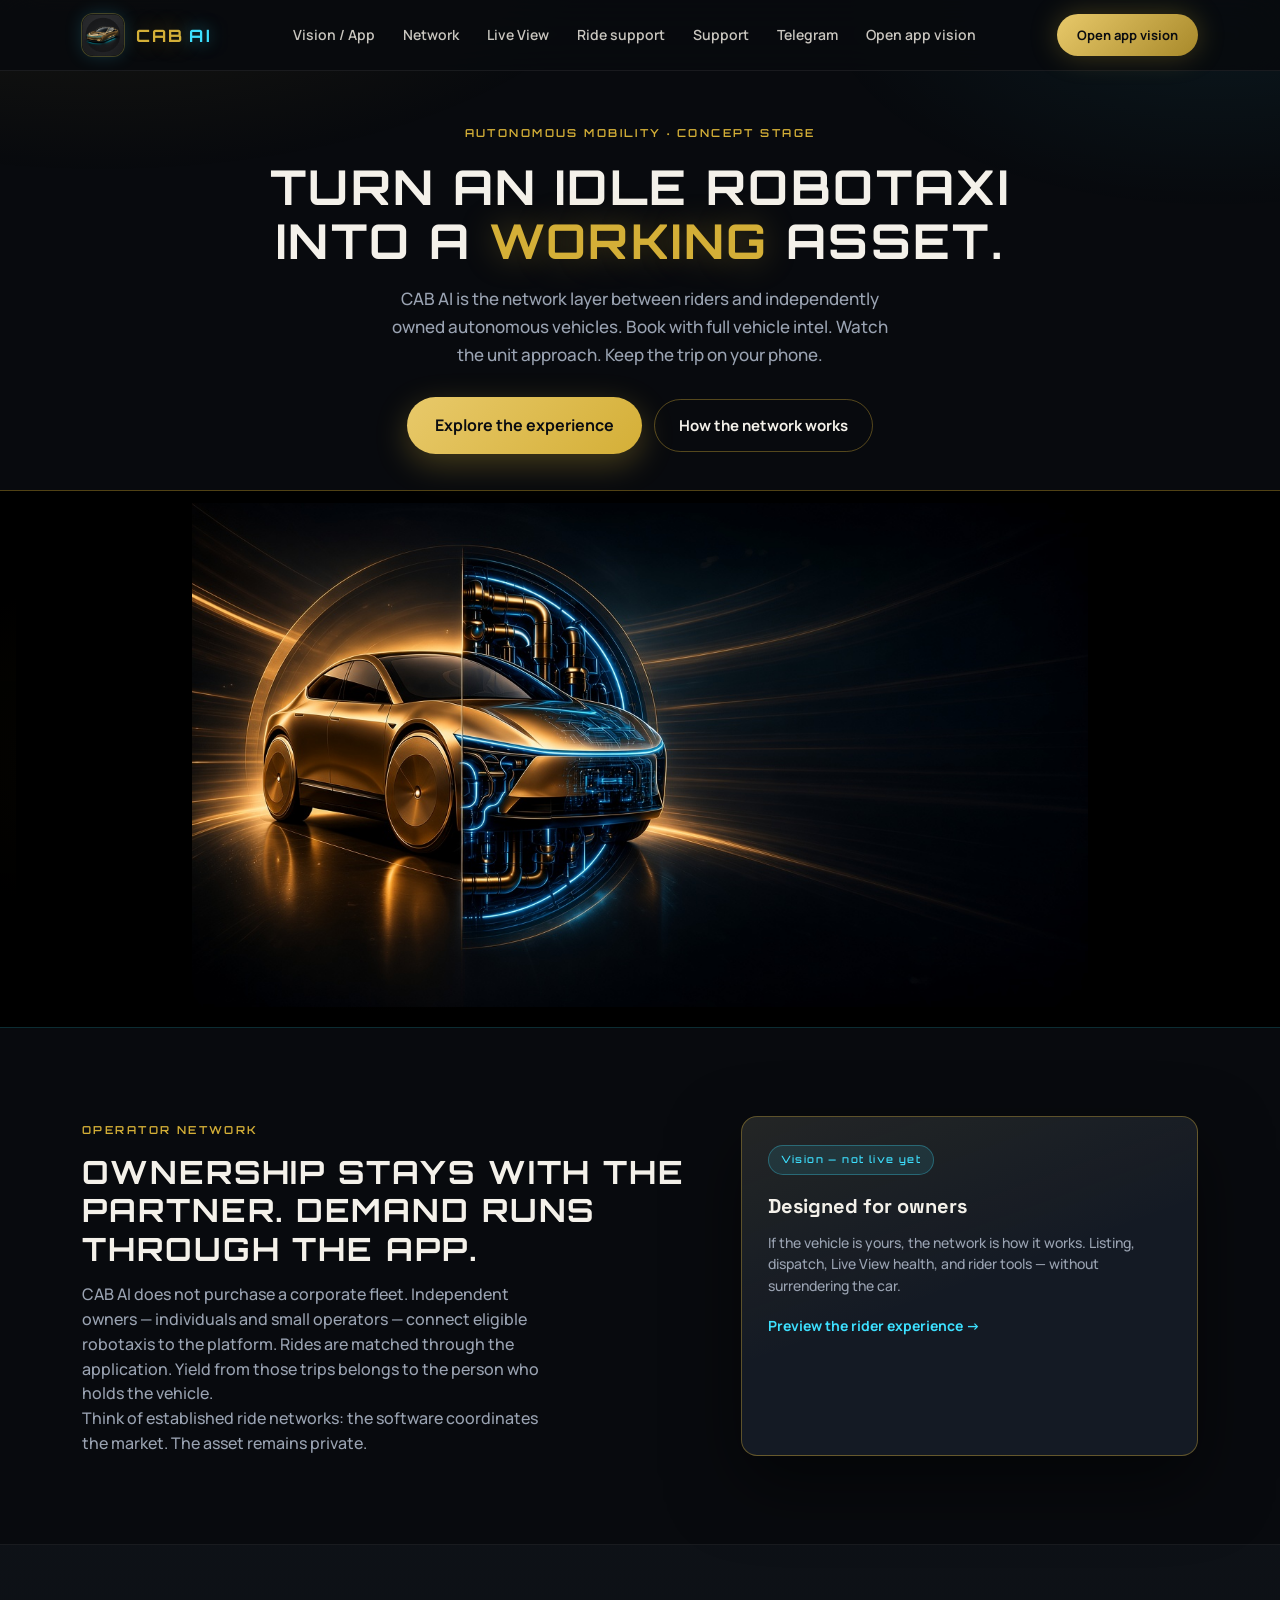
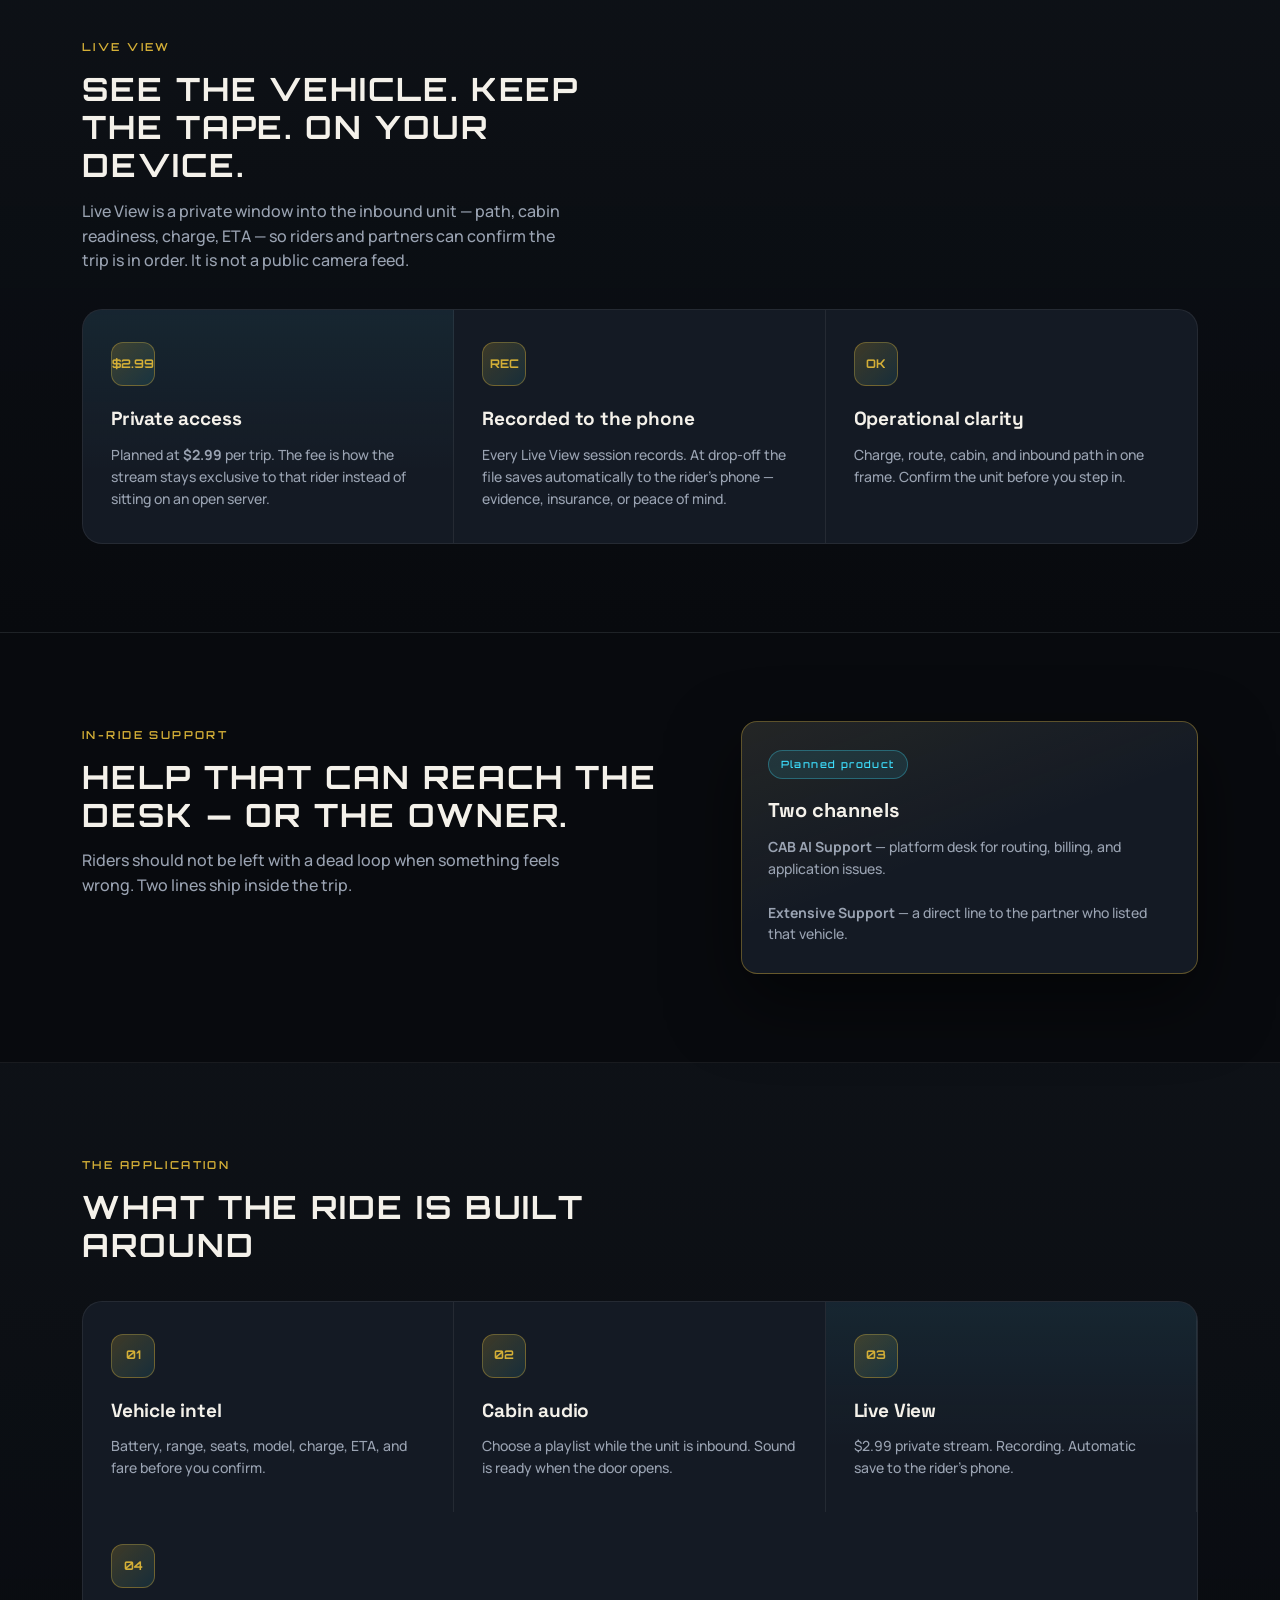
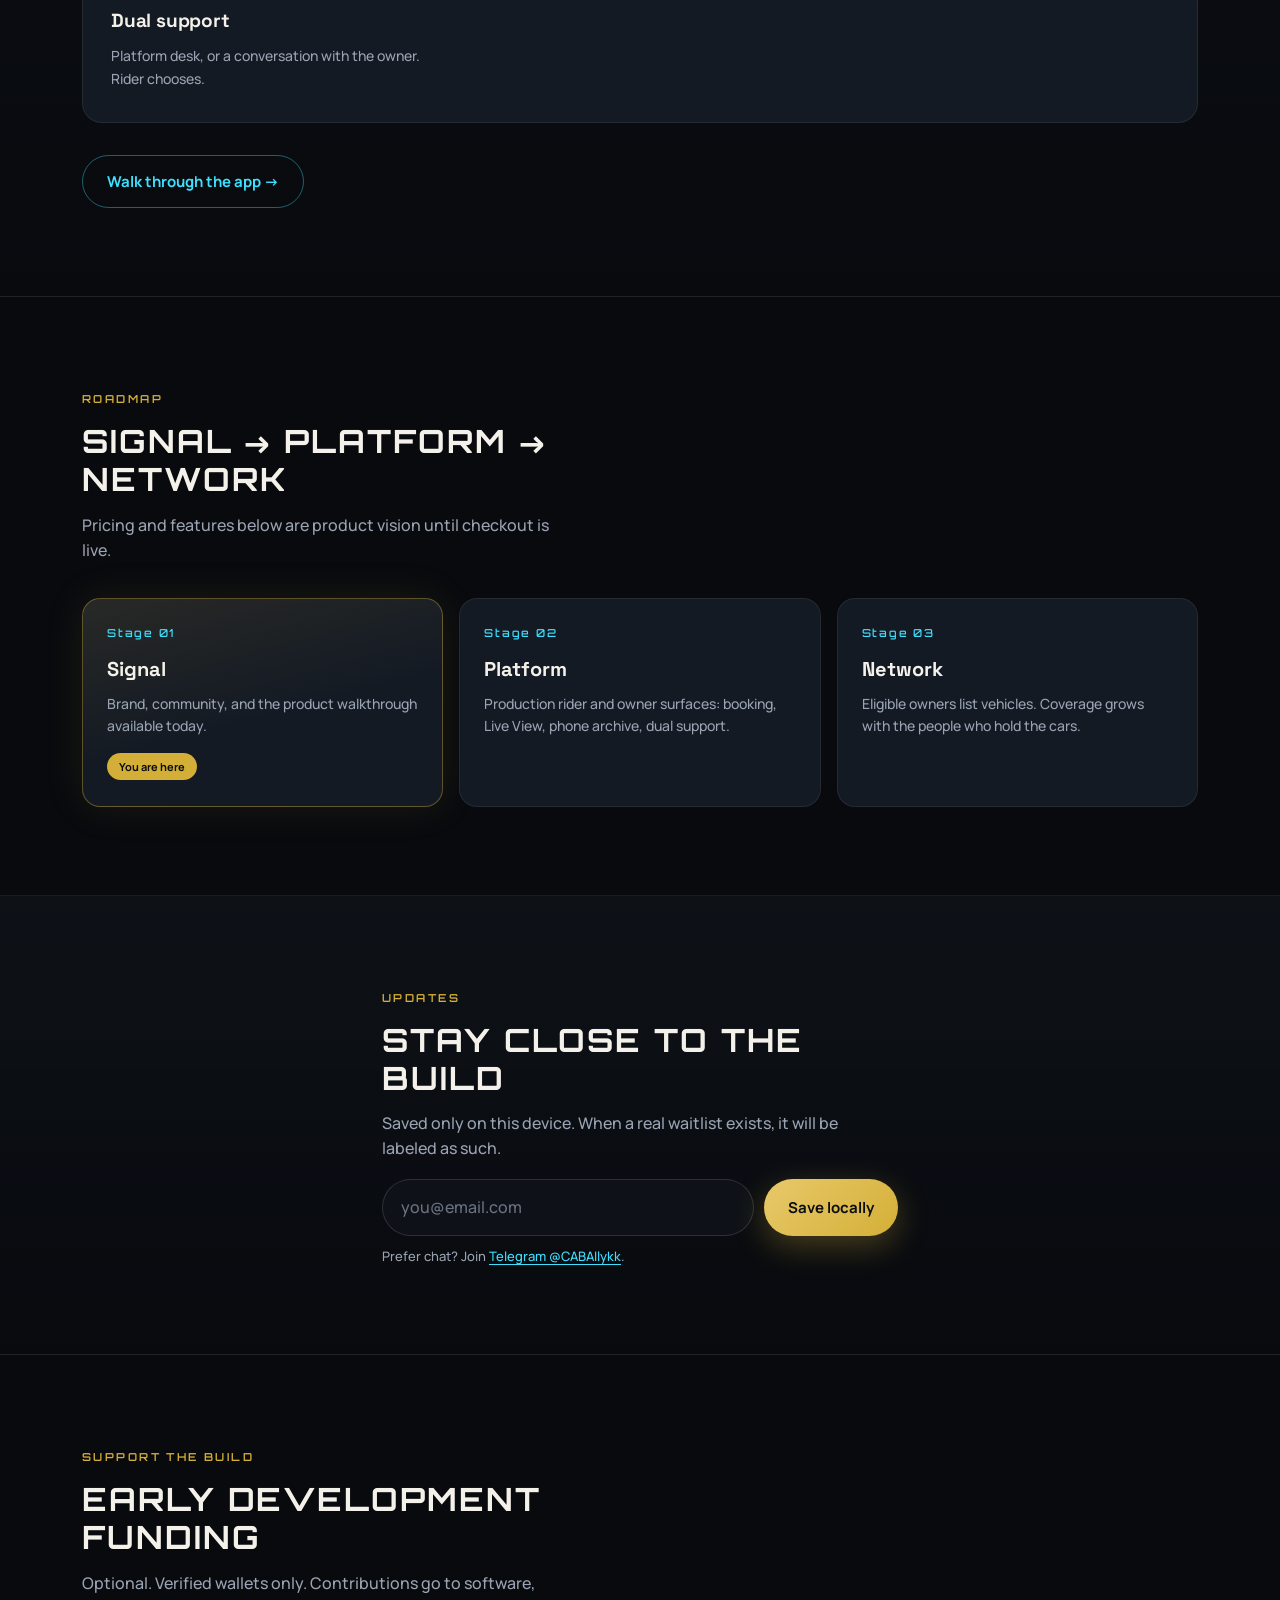
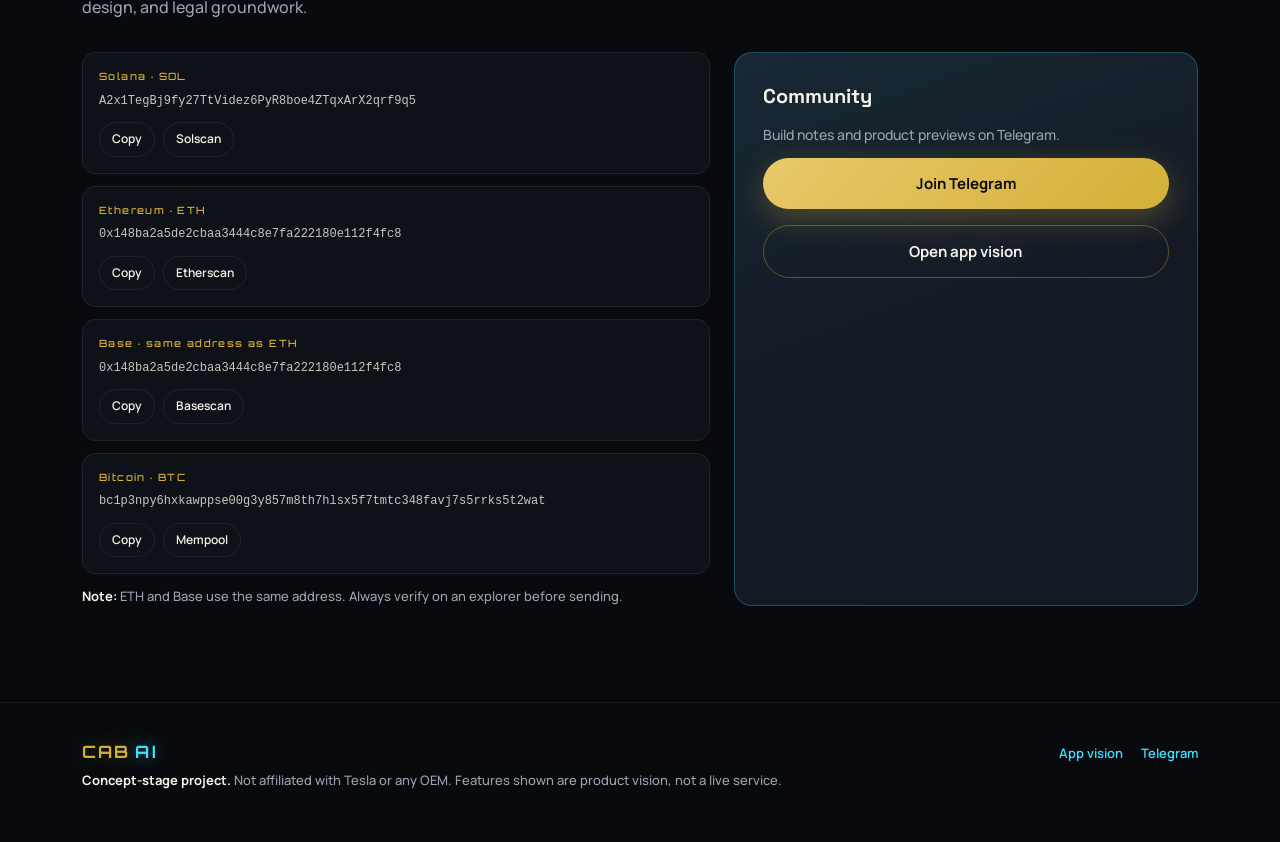
==== commit e1b9e5a2: "Polish hero and section copy — professional brand voice" ====
--- a/index.html
+++ b/index.html
@@ -3,8 +3,8 @@
 <head>
 <meta charset="UTF-8"/>
 <meta name="viewport" content="width=device-width, initial-scale=1"/>
-<title>CAB AI — Partner robotaxi app</title>
-<meta name="description" content="CAB AI is a partner application for people who own robotaxis. Live View $2.99, trip recording saved to the rider’s phone, and two-tier in-ride support."/>
+<title>CAB AI — Autonomous ride network</title>
+<meta name="description" content="CAB AI connects independently owned robotaxis with riders. Private Live View, trip recordings on your phone, and support that reaches the platform or the vehicle owner."/>
 <link rel="icon" href="assets/logo-app-icon.png" type="image/png"/>
 <link rel="preconnect" href="https://fonts.googleapis.com"/>
 <link rel="preconnect" href="https://fonts.gstatic.com" crossorigin/>
@@ -25,7 +25,7 @@
     <button class="nav-toggle" id="navToggle" aria-label="Open menu" aria-expanded="false"><span></span><span></span></button>
     <div class="nav-links" id="navLinks">
       <a href="app.html">Vision / App</a>
-      <a href="#partners">Partners</a>
+      <a href="#partners">Network</a>
       <a href="#liveview">Live View</a>
       <a href="#ride-support">Ride support</a>
       <a href="#support">Support</a>
@@ -39,12 +39,12 @@
 <main id="main">
   <section class="hero">
     <div class="wrap hero-copy">
-      <span class="eyebrow">Partner application · Concept stage</span>
-      <h1>A partner app for people<br/>who <span class="gold">own a robotaxi</span><br/>and want it to <span class="cyan">earn.</span></h1>
-      <p class="lead">CAB AI is one-of-a-kind network software. Everyday owners connect their vehicle. Riders book, watch Live View, and keep a private recording on their phone. Partners put an idle robotaxi to work.</p>
+      <span class="eyebrow">Autonomous mobility · Concept stage</span>
+      <h1>Turn an idle robotaxi<br/>into a <span class="gold">working</span> asset.</h1>
+      <p class="lead">CAB AI is the network layer between riders and independently owned autonomous vehicles. Book with full vehicle intel. Watch the unit approach. Keep the trip on your phone.</p>
       <div class="hero-actions">
-        <a class="btn btn-primary btn-lg" href="app.html">See what the app will be like</a>
-        <a class="btn btn-secondary" href="#partners">Partner model</a>
+        <a class="btn btn-primary btn-lg" href="app.html">Explore the experience</a>
+        <a class="btn btn-secondary" href="#partners">How the network works</a>
       </div>
     </div>
 
@@ -66,16 +66,16 @@
   <section class="section" id="partners">
     <div class="wrap promise-layout">
       <div class="promise-copy">
-        <span class="eyebrow">Partnership program</span>
-        <h2>Regular people. Real vehicles. Income from the network.</h2>
-        <p class="prose">CAB AI is not assembling a corporate fleet. It is the application layer for individuals and small operators who purchase a robotaxi and want that asset working. List the vehicle, accept rides through the app, and earn from trips the platform sends your way — the same logic as a ride network that works with people who already own the car.</p>
-        <p class="prose">Owners keep the vehicle. CAB AI supplies demand, Live View, trip records, and rider support tools.</p>
+        <span class="eyebrow">Operator network</span>
+        <h2>Ownership stays with the partner. Demand runs through the app.</h2>
+        <p class="prose">CAB AI does not purchase a corporate fleet. Independent owners — individuals and small operators — connect eligible robotaxis to the platform. Rides are matched through the application. Yield from those trips belongs to the person who holds the vehicle.</p>
+        <p class="prose">Think of established ride networks: the software coordinates the market. The asset remains private.</p>
       </div>
       <aside class="promise-panel">
         <span class="vision-badge">Vision — not live yet</span>
-        <h3>Who it’s for</h3>
-        <p>Anyone planning to buy a robotaxi, or already holding one, who wants software that turns the car into a working unit instead of a parked expense.</p>
-        <a class="text-link" href="app.html">Walk through the rider app →</a>
+        <h3>Designed for owners</h3>
+        <p>If the vehicle is yours, the network is how it works. Listing, dispatch, Live View health, and rider tools — without surrendering the car.</p>
+        <a class="text-link" href="app.html">Preview the rider experience →</a>
       </aside>
     </div>
   </section>
@@ -83,25 +83,25 @@
   <section class="section section-soft" id="liveview">
     <div class="wrap">
       <div class="section-head">
-        <span class="eyebrow">Signature software</span>
-        <h2>Live View — built as a privacy feature, not a public feed</h2>
-        <p class="prose">CAB AI Live View is designed as one-of-a-kind trip software: a private window into the vehicle so riders and partners can confirm the unit is in order — route, cabin readiness, and approach — without putting footage on someone else’s server by default.</p>
+        <span class="eyebrow">Live View</span>
+        <h2>See the vehicle. Keep the tape. On your device.</h2>
+        <p class="prose">Live View is a private window into the inbound unit — path, cabin readiness, charge, ETA — so riders and partners can confirm the trip is in order. It is not a public camera feed.</p>
       </div>
       <div class="feat-rail">
         <article class="feat-card feat-card-accent">
           <div class="feat-icon">$2.99</div>
-          <h3>Live View subscription</h3>
-          <p>Riders unlock Live View as an optional add-on planned at <strong>$2.99</strong> per trip (or equivalent plan). Payment is what keeps the stream private to that customer — not a free broadcast.</p>
+          <h3>Private access</h3>
+          <p>Planned at <strong>$2.99</strong> per trip. The fee is how the stream stays exclusive to that rider instead of sitting on an open server.</p>
         </article>
         <article class="feat-card">
           <div class="feat-icon">REC</div>
-          <h3>Recording + auto-save</h3>
-          <p>Live View includes video recording. When the trip ends, the file saves automatically to the rider’s phone for evidence, insurance, or personal security. Their tape. Their device.</p>
+          <h3>Recorded to the phone</h3>
+          <p>Every Live View session records. At drop-off the file saves automatically to the rider’s phone — evidence, insurance, or peace of mind.</p>
         </article>
         <article class="feat-card">
           <div class="feat-icon">OK</div>
-          <h3>Status at a glance</h3>
-          <p>Partners and riders can check that the vehicle is operating as expected — charge, ETA, cabin, and inbound path — before and during the ride.</p>
+          <h3>Operational clarity</h3>
+          <p>Charge, route, cabin, and inbound path in one frame. Confirm the unit before you step in.</p>
         </article>
       </div>
     </div>
@@ -111,14 +111,14 @@
     <div class="wrap promise-layout">
       <div class="promise-copy">
         <span class="eyebrow">In-ride support</span>
-        <h2>Two ways to get help while the car is moving</h2>
-        <p class="prose">If something feels off, the rider should not be stuck with a dead chat bot. CAB AI plans two support paths from inside the trip.</p>
+        <h2>Help that can reach the desk — or the owner.</h2>
+        <p class="prose">Riders should not be left with a dead loop when something feels wrong. Two lines ship inside the trip.</p>
       </div>
       <aside class="promise-panel">
         <span class="vision-badge">Planned product</span>
-        <h3>Choose a line</h3>
-        <p><strong>CAB AI Support</strong> — connect the vehicle systems and the rider to the CAB AI support desk for routing, billing, and platform issues.</p>
-        <p style="margin-top:12px"><strong>Extensive Support</strong> — a direct conversation with the vehicle owner: the partner who listed that robotaxi.</p>
+        <h3>Two channels</h3>
+        <p><strong>CAB AI Support</strong> — platform desk for routing, billing, and application issues.</p>
+        <p style="margin-top:12px"><strong>Extensive Support</strong> — a direct line to the partner who listed that vehicle.</p>
       </aside>
     </div>
   </section>
@@ -126,33 +126,33 @@
   <section class="section section-soft" id="features">
     <div class="wrap">
       <div class="section-head">
-        <span class="eyebrow">Key features</span>
-        <h2>What the application is built to do</h2>
+        <span class="eyebrow">The application</span>
+        <h2>What the ride is built around</h2>
       </div>
       <div class="feat-rail">
         <article class="feat-card">
           <div class="feat-icon">01</div>
           <h3>Vehicle intel</h3>
-          <p>Battery, range, seats, model, charge, ETA, and fare — before confirm. Partners see the same health data on their unit.</p>
+          <p>Battery, range, seats, model, charge, ETA, and fare before you confirm.</p>
         </article>
         <article class="feat-card">
           <div class="feat-icon">02</div>
-          <h3>Trip music</h3>
-          <p>Pick a playlist while the robotaxi is inbound so cabin audio is ready when the door opens.</p>
+          <h3>Cabin audio</h3>
+          <p>Choose a playlist while the unit is inbound. Sound is ready when the door opens.</p>
         </article>
         <article class="feat-card feat-card-accent">
           <div class="feat-icon">03</div>
-          <h3>Live View + save</h3>
-          <p>$2.99 private stream, on-trip recording, automatic save to the rider’s phone.</p>
+          <h3>Live View</h3>
+          <p>$2.99 private stream. Recording. Automatic save to the rider’s phone.</p>
         </article>
         <article class="feat-card">
           <div class="feat-icon">04</div>
           <h3>Dual support</h3>
-          <p>CAB AI Support for the platform. Extensive Support for a live conversation with the owner.</p>
+          <p>Platform desk, or a conversation with the owner. Rider chooses.</p>
         </article>
       </div>
       <div class="section-cta">
-        <a class="btn btn-cyan" href="app.html">Walk through the app vision →</a>
+        <a class="btn btn-cyan" href="app.html">Walk through the app →</a>
       </div>
     </div>
   </section>
@@ -161,25 +161,25 @@
     <div class="wrap">
       <div class="section-head">
         <span class="eyebrow">Roadmap</span>
-        <h2>Signal → Application → Partner network</h2>
-        <p class="prose">Concept pricing and features below are product vision, not a live checkout.</p>
+        <h2>Signal → Platform → Network</h2>
+        <p class="prose">Pricing and features below are product vision until checkout is live.</p>
       </div>
       <ol class="stages">
         <li class="stage current">
           <div class="stage-num">Stage 01</div>
           <h3>Signal</h3>
-          <p>Community, brand, and the product mock you can walk through today.</p>
+          <p>Brand, community, and the product walkthrough available today.</p>
           <span class="tag">You are here</span>
         </li>
         <li class="stage">
           <div class="stage-num">Stage 02</div>
-          <h3>Application</h3>
-          <p>Rider + partner surfaces: booking, $2.99 Live View, phone save, and both support lines.</p>
+          <h3>Platform</h3>
+          <p>Production rider and owner surfaces: booking, Live View, phone archive, dual support.</p>
         </li>
         <li class="stage">
           <div class="stage-num">Stage 03</div>
-          <h3>Partner network</h3>
-          <p>Owners list eligible robotaxis. Rides go to partner vehicles. Earnings stay with the people who bought the cars.</p>
+          <h3>Network</h3>
+          <p>Eligible owners list vehicles. Coverage grows with the people who hold the cars.</p>
         </li>
       </ol>
     </div>
@@ -188,8 +188,8 @@
   <section class="section section-soft" id="waitlist">
     <div class="wrap waitlist-block">
       <span class="eyebrow">Updates</span>
-      <h2>Get product updates</h2>
-      <p class="prose">Saved only on this device (localStorage). No fabricated waitlist backend.</p>
+      <h2>Stay close to the build</h2>
+      <p class="prose">Saved only on this device. When a real waitlist exists, it will be labeled as such.</p>
       <form class="wait-form" id="waitForm">
         <input type="email" id="waitEmail" name="email" placeholder="you@email.com" required autocomplete="email"/>
         <button class="btn btn-primary" type="submit">Save locally</button>
@@ -203,8 +203,8 @@
     <div class="wrap">
       <div class="section-head">
         <span class="eyebrow">Support the build</span>
-        <h2>Help fund early build costs</h2>
-        <p class="prose">Optional. Verified wallets only. Contributions support software, design, and legal groundwork for the partner application.</p>
+        <h2>Early development funding</h2>
+        <p class="prose">Optional. Verified wallets only. Contributions go to software, design, and legal groundwork.</p>
       </div>
       <div class="support-grid">
         <div class="wallet-stack">
@@ -244,7 +244,7 @@
         </div>
         <div class="panel panel-glow">
           <h3>Community</h3>
-          <p>Progress updates, product previews, and build discussion live on Telegram.</p>
+          <p>Build notes and product previews on Telegram.</p>
           <a class="btn btn-primary btn-full" href="https://t.me/CABAIlykk" target="_blank" rel="noopener">Join Telegram</a>
           <a class="btn btn-secondary btn-full" href="app.html">Open app vision</a>
         </div>
@@ -257,7 +257,7 @@
   <div class="wrap footer-row">
     <div>
       <div class="brand-text footer-brand"><span class="cab">CAB</span> <span class="ai">AI</span></div>
-      <p><strong>Concept-stage project.</strong> Not affiliated with Tesla or any OEM. Live View at $2.99, phone save, and dual support are planned product features — not a live service.</p>
+      <p><strong>Concept-stage project.</strong> Not affiliated with Tesla or any OEM. Features shown are product vision, not a live service.</p>
     </div>
     <div class="footer-links">
       <a href="app.html">App vision</a>
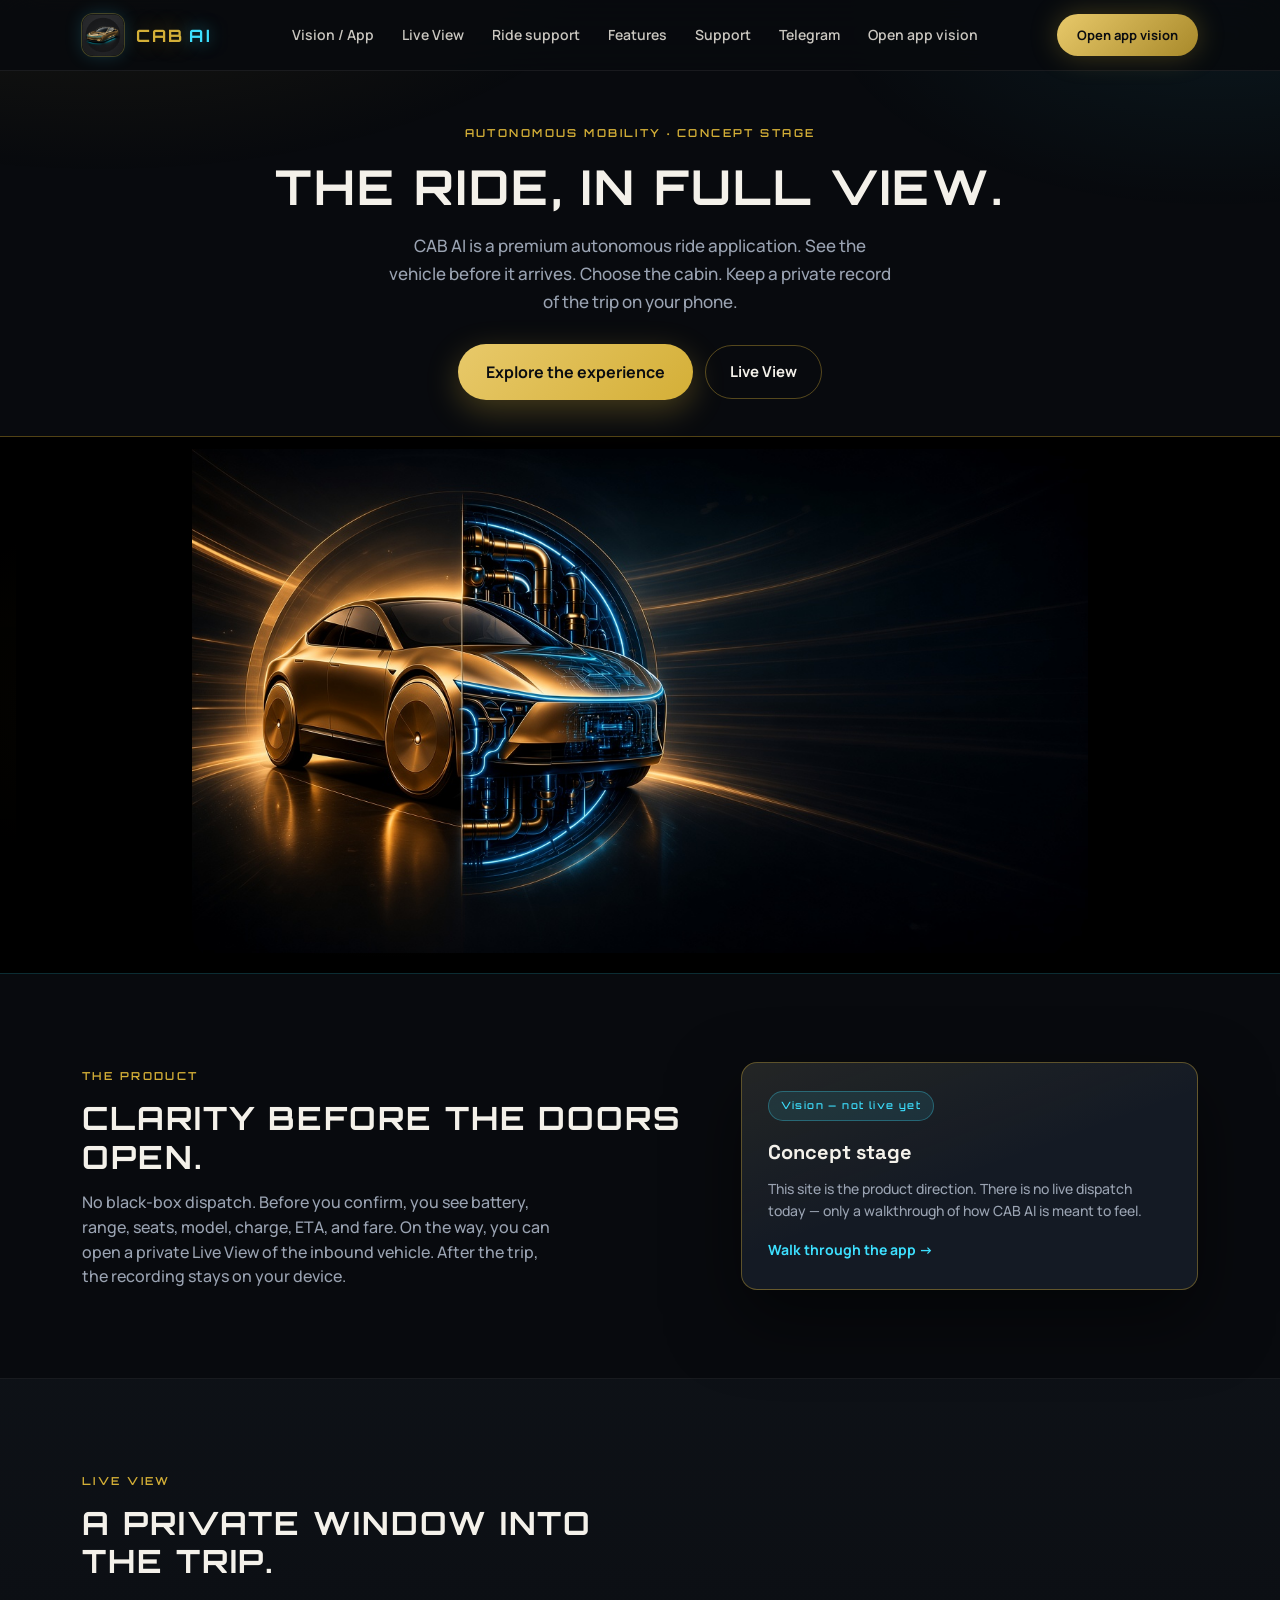
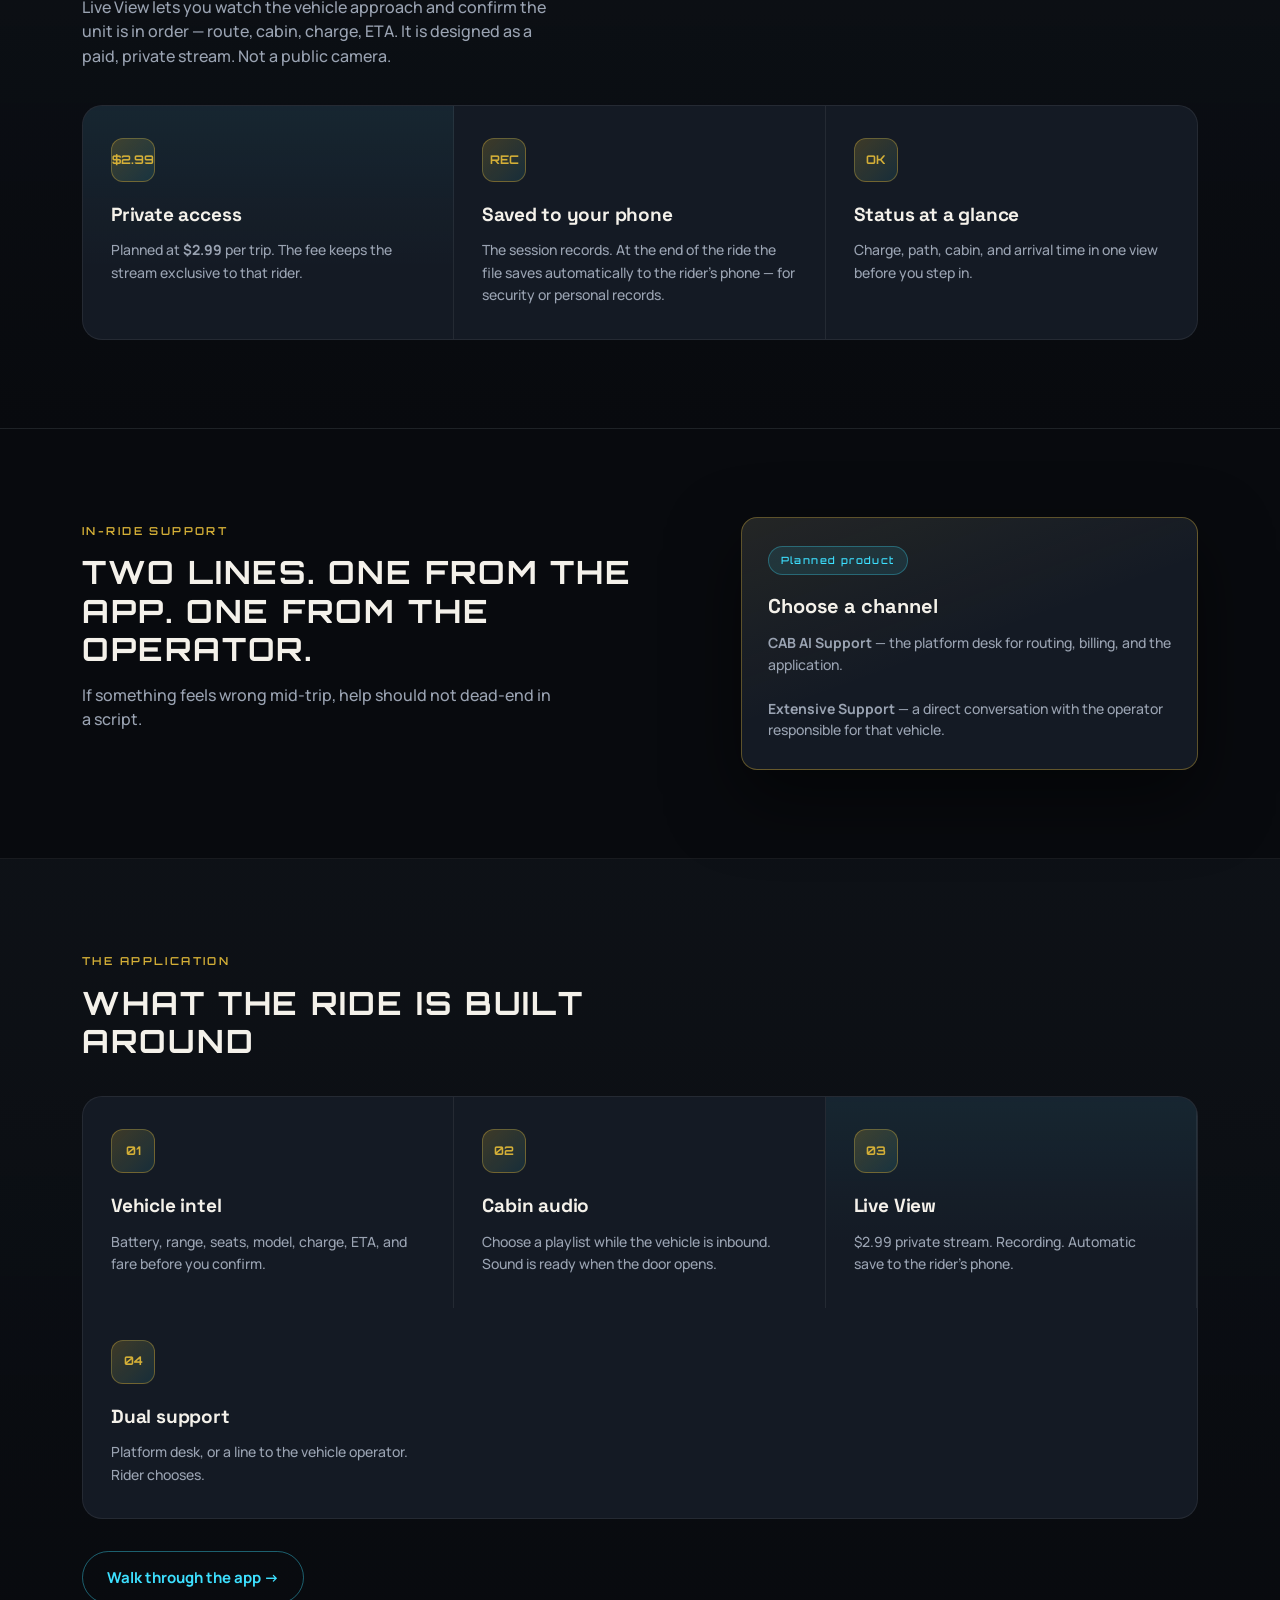
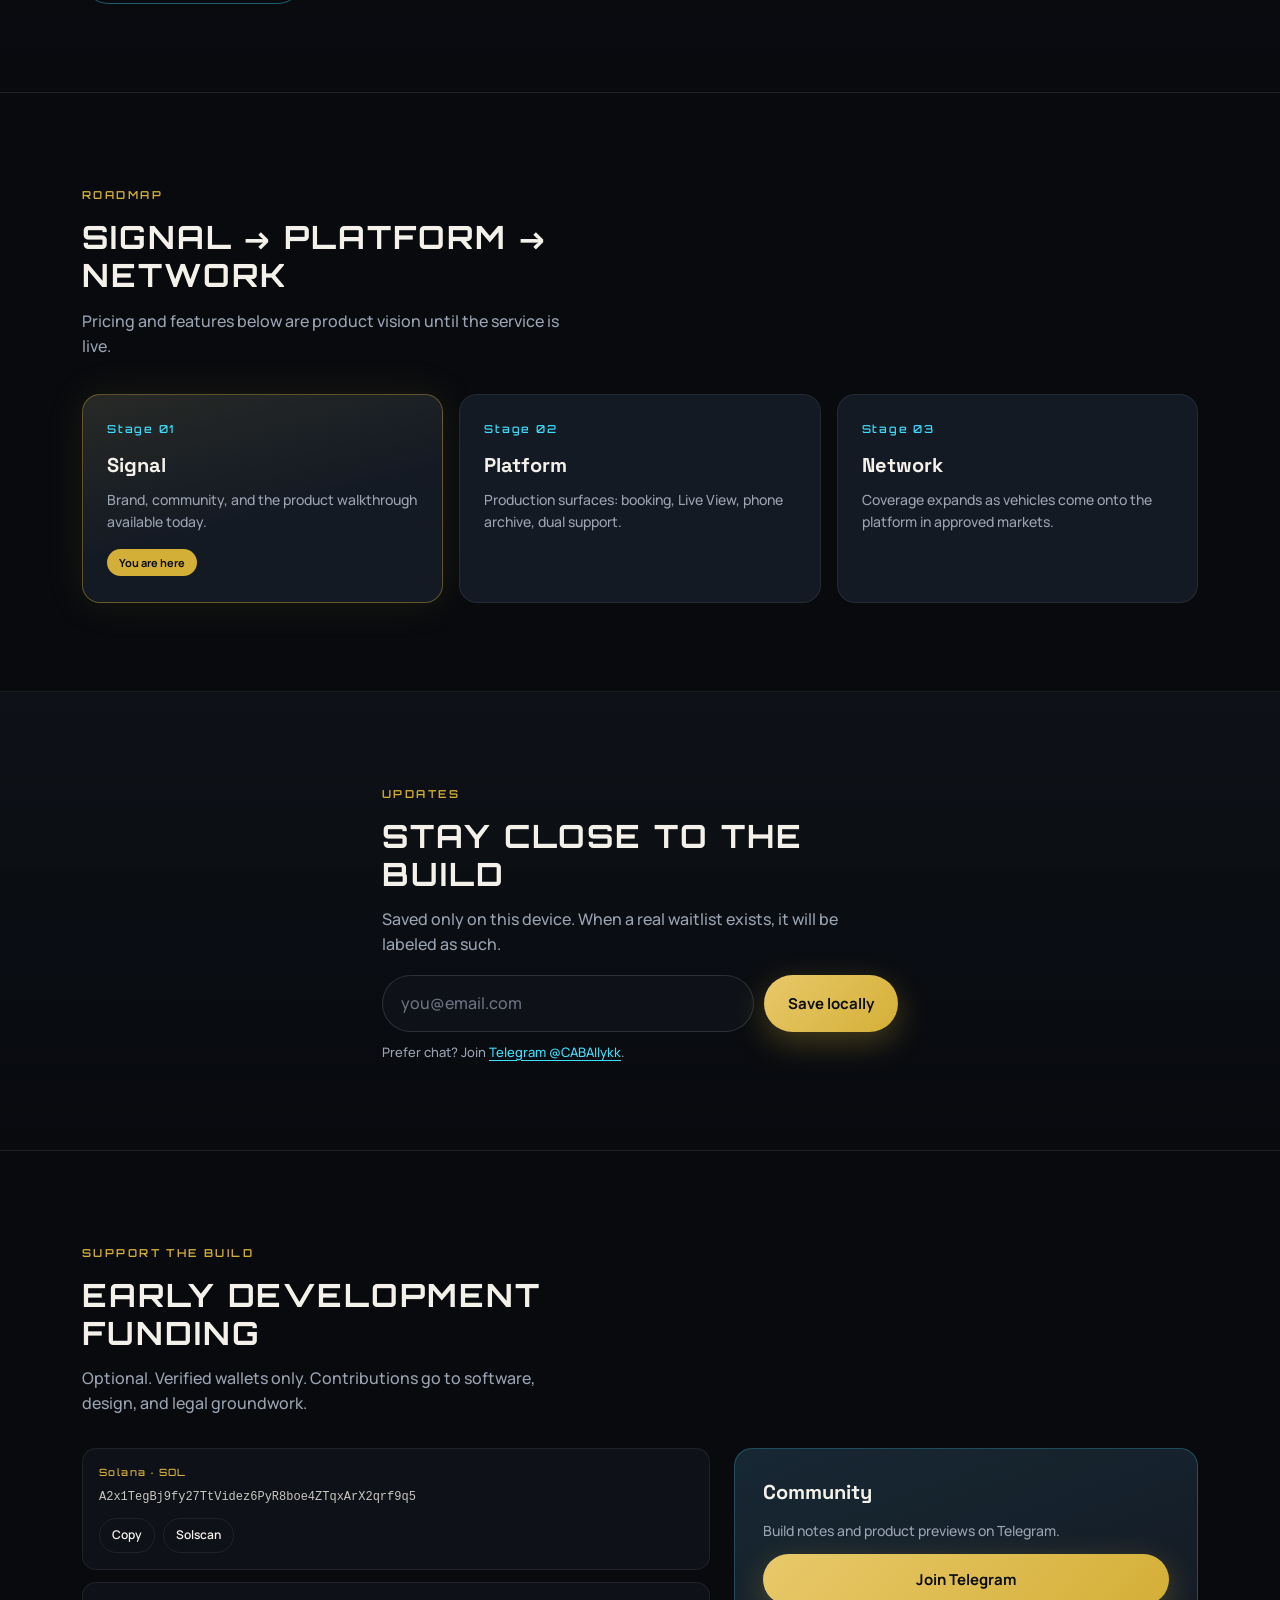
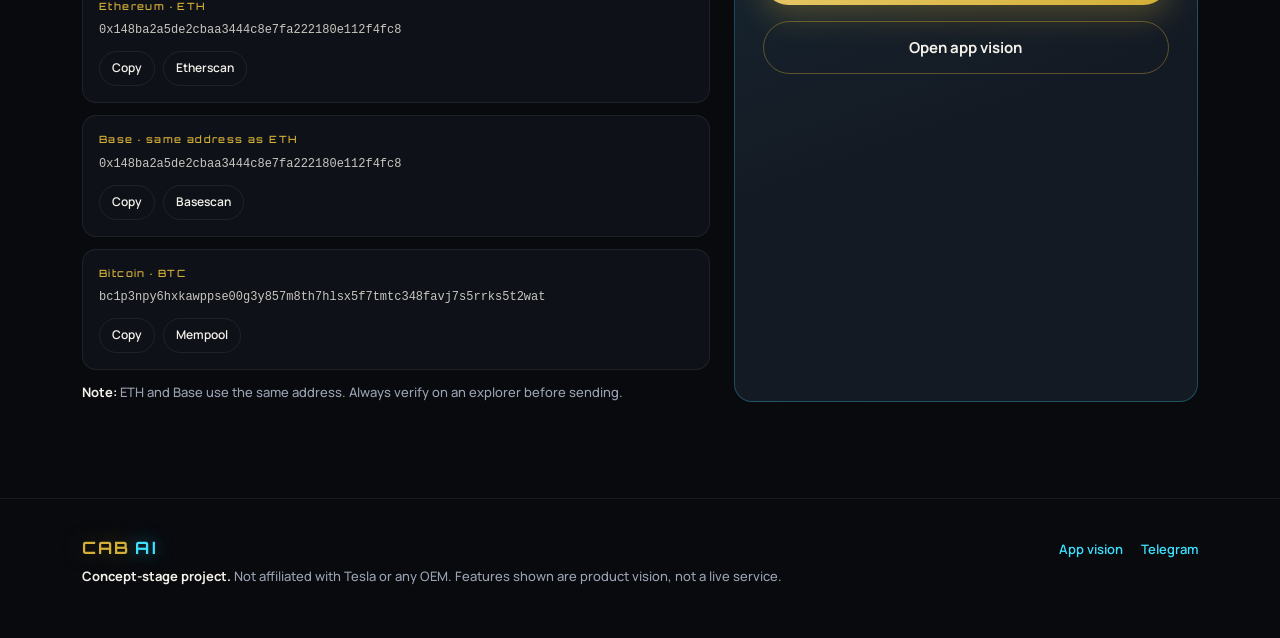
==== commit 583c38d2: "Remove earn-a-robotaxi pitch; professional product voice" ====
--- a/index.html
+++ b/index.html
@@ -4,7 +4,7 @@
 <meta charset="UTF-8"/>
 <meta name="viewport" content="width=device-width, initial-scale=1"/>
 <title>CAB AI — Autonomous ride network</title>
-<meta name="description" content="CAB AI connects independently owned robotaxis with riders. Private Live View, trip recordings on your phone, and support that reaches the platform or the vehicle owner."/>
+<meta name="description" content="CAB AI is an autonomous ride experience: vehicle intelligence before you book, private Live View, trip recordings on your phone, and in-ride support."/>
 <link rel="icon" href="assets/logo-app-icon.png" type="image/png"/>
 <link rel="preconnect" href="https://fonts.googleapis.com"/>
 <link rel="preconnect" href="https://fonts.gstatic.com" crossorigin/>
@@ -25,9 +25,9 @@
     <button class="nav-toggle" id="navToggle" aria-label="Open menu" aria-expanded="false"><span></span><span></span></button>
     <div class="nav-links" id="navLinks">
       <a href="app.html">Vision / App</a>
-      <a href="#partners">Network</a>
       <a href="#liveview">Live View</a>
       <a href="#ride-support">Ride support</a>
+      <a href="#features">Features</a>
       <a href="#support">Support</a>
       <a href="https://t.me/CABAIlykk" target="_blank" rel="noopener">Telegram</a>
       <a class="nav-cta-m" href="app.html">Open app vision</a>
@@ -40,11 +40,11 @@
   <section class="hero">
     <div class="wrap hero-copy">
       <span class="eyebrow">Autonomous mobility · Concept stage</span>
-      <h1>Turn an idle robotaxi<br/>into a <span class="gold">working</span> asset.</h1>
-      <p class="lead">CAB AI is the network layer between riders and independently owned autonomous vehicles. Book with full vehicle intel. Watch the unit approach. Keep the trip on your phone.</p>
+      <h1>The ride, in full view.</h1>
+      <p class="lead">CAB AI is a premium autonomous ride application. See the vehicle before it arrives. Choose the cabin. Keep a private record of the trip on your phone.</p>
       <div class="hero-actions">
         <a class="btn btn-primary btn-lg" href="app.html">Explore the experience</a>
-        <a class="btn btn-secondary" href="#partners">How the network works</a>
+        <a class="btn btn-secondary" href="#liveview">Live View</a>
       </div>
     </div>
 
@@ -55,7 +55,7 @@
           src="assets/hero-original.png"
           width="1280"
           height="720"
-          alt="Gold metallic robotaxi with cyan tech x-ray internals inside a luminous gold aperture"
+          alt="Gold metallic autonomous vehicle with cyan tech x-ray internals inside a luminous gold aperture"
           decoding="async"
           fetchpriority="high"
         />
@@ -63,19 +63,18 @@
     </div>
   </section>
 
-  <section class="section" id="partners">
+  <section class="section" id="promise">
     <div class="wrap promise-layout">
       <div class="promise-copy">
-        <span class="eyebrow">Operator network</span>
-        <h2>Ownership stays with the partner. Demand runs through the app.</h2>
-        <p class="prose">CAB AI does not purchase a corporate fleet. Independent owners — individuals and small operators — connect eligible robotaxis to the platform. Rides are matched through the application. Yield from those trips belongs to the person who holds the vehicle.</p>
-        <p class="prose">Think of established ride networks: the software coordinates the market. The asset remains private.</p>
+        <span class="eyebrow">The product</span>
+        <h2>Clarity before the doors open.</h2>
+        <p class="prose">No black-box dispatch. Before you confirm, you see battery, range, seats, model, charge, ETA, and fare. On the way, you can open a private Live View of the inbound vehicle. After the trip, the recording stays on your device.</p>
       </div>
       <aside class="promise-panel">
         <span class="vision-badge">Vision — not live yet</span>
-        <h3>Designed for owners</h3>
-        <p>If the vehicle is yours, the network is how it works. Listing, dispatch, Live View health, and rider tools — without surrendering the car.</p>
-        <a class="text-link" href="app.html">Preview the rider experience →</a>
+        <h3>Concept stage</h3>
+        <p>This site is the product direction. There is no live dispatch today — only a walkthrough of how CAB AI is meant to feel.</p>
+        <a class="text-link" href="app.html">Walk through the app →</a>
       </aside>
     </div>
   </section>
@@ -84,24 +83,24 @@
     <div class="wrap">
       <div class="section-head">
         <span class="eyebrow">Live View</span>
-        <h2>See the vehicle. Keep the tape. On your device.</h2>
-        <p class="prose">Live View is a private window into the inbound unit — path, cabin readiness, charge, ETA — so riders and partners can confirm the trip is in order. It is not a public camera feed.</p>
+        <h2>A private window into the trip.</h2>
+        <p class="prose">Live View lets you watch the vehicle approach and confirm the unit is in order — route, cabin, charge, ETA. It is designed as a paid, private stream. Not a public camera.</p>
       </div>
       <div class="feat-rail">
         <article class="feat-card feat-card-accent">
           <div class="feat-icon">$2.99</div>
           <h3>Private access</h3>
-          <p>Planned at <strong>$2.99</strong> per trip. The fee is how the stream stays exclusive to that rider instead of sitting on an open server.</p>
+          <p>Planned at <strong>$2.99</strong> per trip. The fee keeps the stream exclusive to that rider.</p>
         </article>
         <article class="feat-card">
           <div class="feat-icon">REC</div>
-          <h3>Recorded to the phone</h3>
-          <p>Every Live View session records. At drop-off the file saves automatically to the rider’s phone — evidence, insurance, or peace of mind.</p>
+          <h3>Saved to your phone</h3>
+          <p>The session records. At the end of the ride the file saves automatically to the rider’s phone — for security or personal records.</p>
         </article>
         <article class="feat-card">
           <div class="feat-icon">OK</div>
-          <h3>Operational clarity</h3>
-          <p>Charge, route, cabin, and inbound path in one frame. Confirm the unit before you step in.</p>
+          <h3>Status at a glance</h3>
+          <p>Charge, path, cabin, and arrival time in one view before you step in.</p>
         </article>
       </div>
     </div>
@@ -111,14 +110,14 @@
     <div class="wrap promise-layout">
       <div class="promise-copy">
         <span class="eyebrow">In-ride support</span>
-        <h2>Help that can reach the desk — or the owner.</h2>
-        <p class="prose">Riders should not be left with a dead loop when something feels wrong. Two lines ship inside the trip.</p>
+        <h2>Two lines. One from the app. One from the operator.</h2>
+        <p class="prose">If something feels wrong mid-trip, help should not dead-end in a script.</p>
       </div>
       <aside class="promise-panel">
         <span class="vision-badge">Planned product</span>
-        <h3>Two channels</h3>
-        <p><strong>CAB AI Support</strong> — platform desk for routing, billing, and application issues.</p>
-        <p style="margin-top:12px"><strong>Extensive Support</strong> — a direct line to the partner who listed that vehicle.</p>
+        <h3>Choose a channel</h3>
+        <p><strong>CAB AI Support</strong> — the platform desk for routing, billing, and the application.</p>
+        <p style="margin-top:12px"><strong>Extensive Support</strong> — a direct conversation with the operator responsible for that vehicle.</p>
       </aside>
     </div>
   </section>
@@ -138,7 +137,7 @@
         <article class="feat-card">
           <div class="feat-icon">02</div>
           <h3>Cabin audio</h3>
-          <p>Choose a playlist while the unit is inbound. Sound is ready when the door opens.</p>
+          <p>Choose a playlist while the vehicle is inbound. Sound is ready when the door opens.</p>
         </article>
         <article class="feat-card feat-card-accent">
           <div class="feat-icon">03</div>
@@ -148,7 +147,7 @@
         <article class="feat-card">
           <div class="feat-icon">04</div>
           <h3>Dual support</h3>
-          <p>Platform desk, or a conversation with the owner. Rider chooses.</p>
+          <p>Platform desk, or a line to the vehicle operator. Rider chooses.</p>
         </article>
       </div>
       <div class="section-cta">
@@ -162,7 +161,7 @@
       <div class="section-head">
         <span class="eyebrow">Roadmap</span>
         <h2>Signal → Platform → Network</h2>
-        <p class="prose">Pricing and features below are product vision until checkout is live.</p>
+        <p class="prose">Pricing and features below are product vision until the service is live.</p>
       </div>
       <ol class="stages">
         <li class="stage current">
@@ -174,12 +173,12 @@
         <li class="stage">
           <div class="stage-num">Stage 02</div>
           <h3>Platform</h3>
-          <p>Production rider and owner surfaces: booking, Live View, phone archive, dual support.</p>
+          <p>Production surfaces: booking, Live View, phone archive, dual support.</p>
         </li>
         <li class="stage">
           <div class="stage-num">Stage 03</div>
           <h3>Network</h3>
-          <p>Eligible owners list vehicles. Coverage grows with the people who hold the cars.</p>
+          <p>Coverage expands as vehicles come onto the platform in approved markets.</p>
         </li>
       </ol>
     </div>
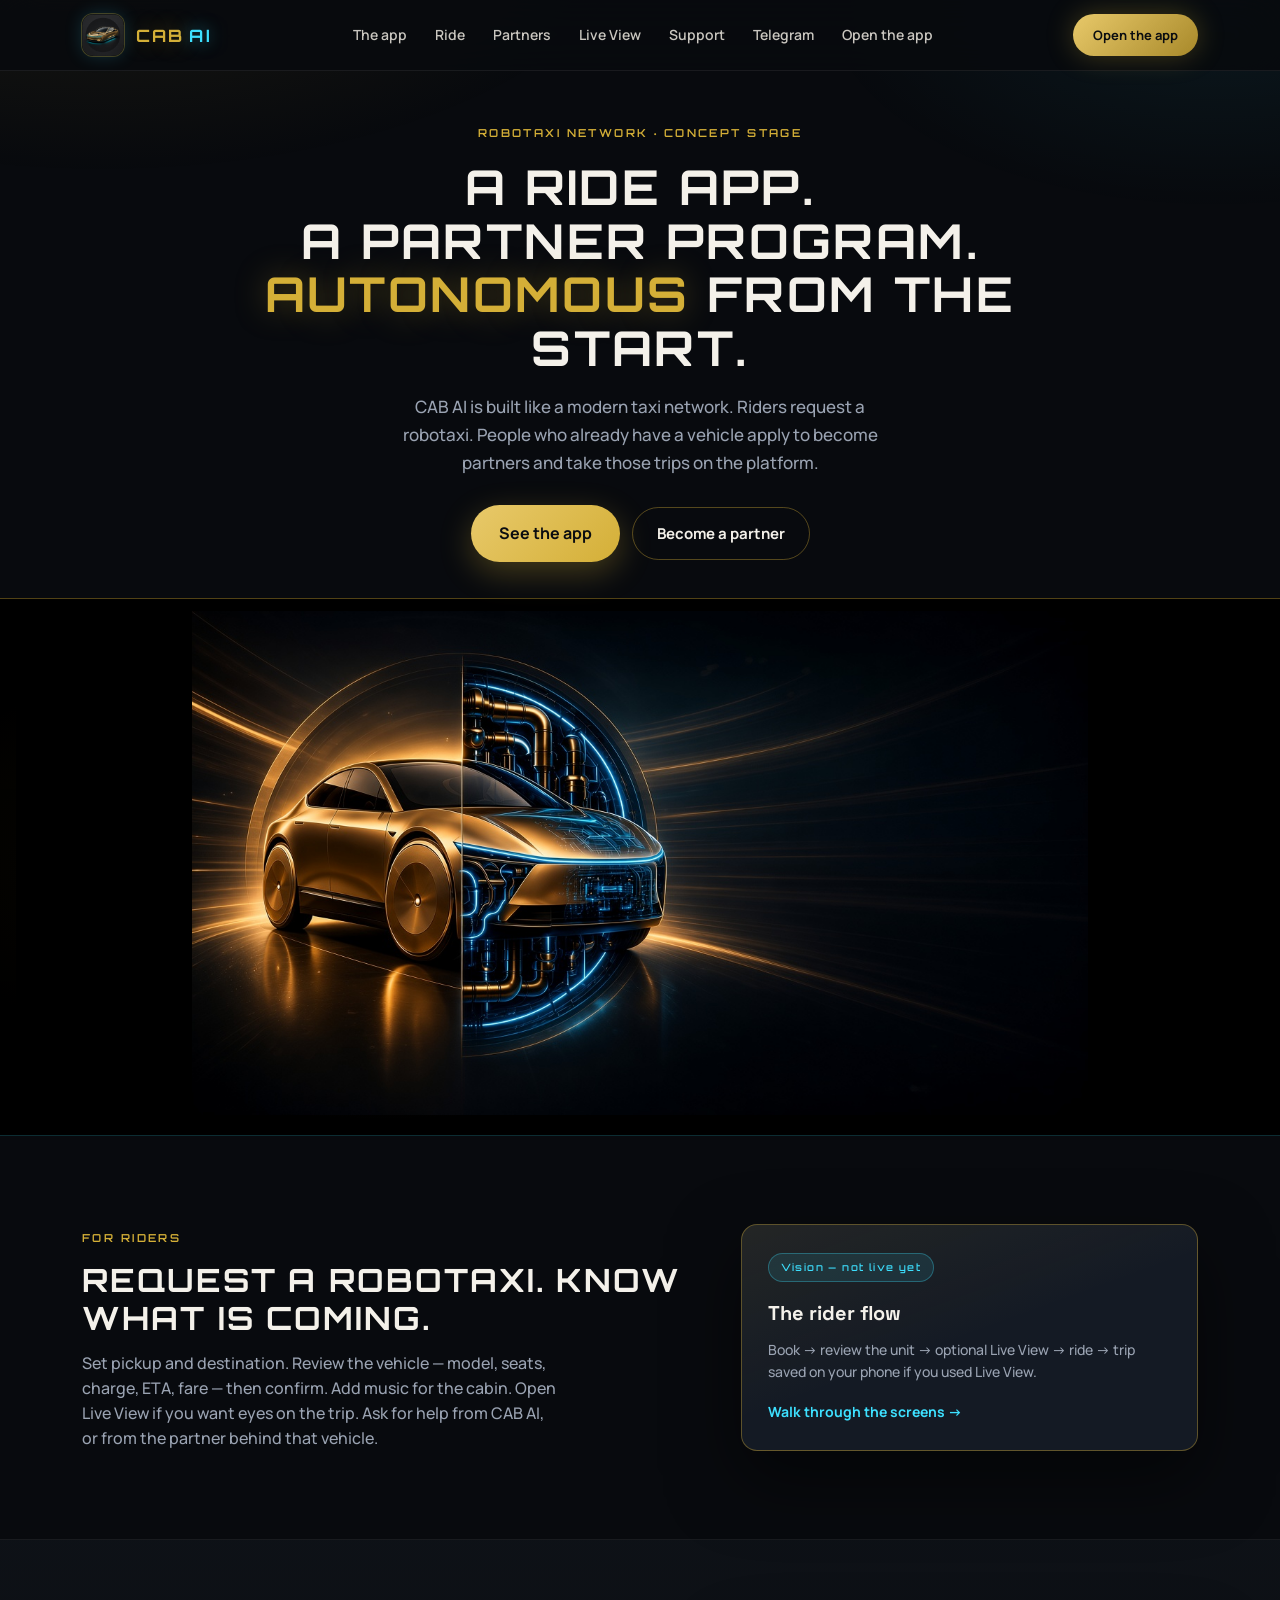
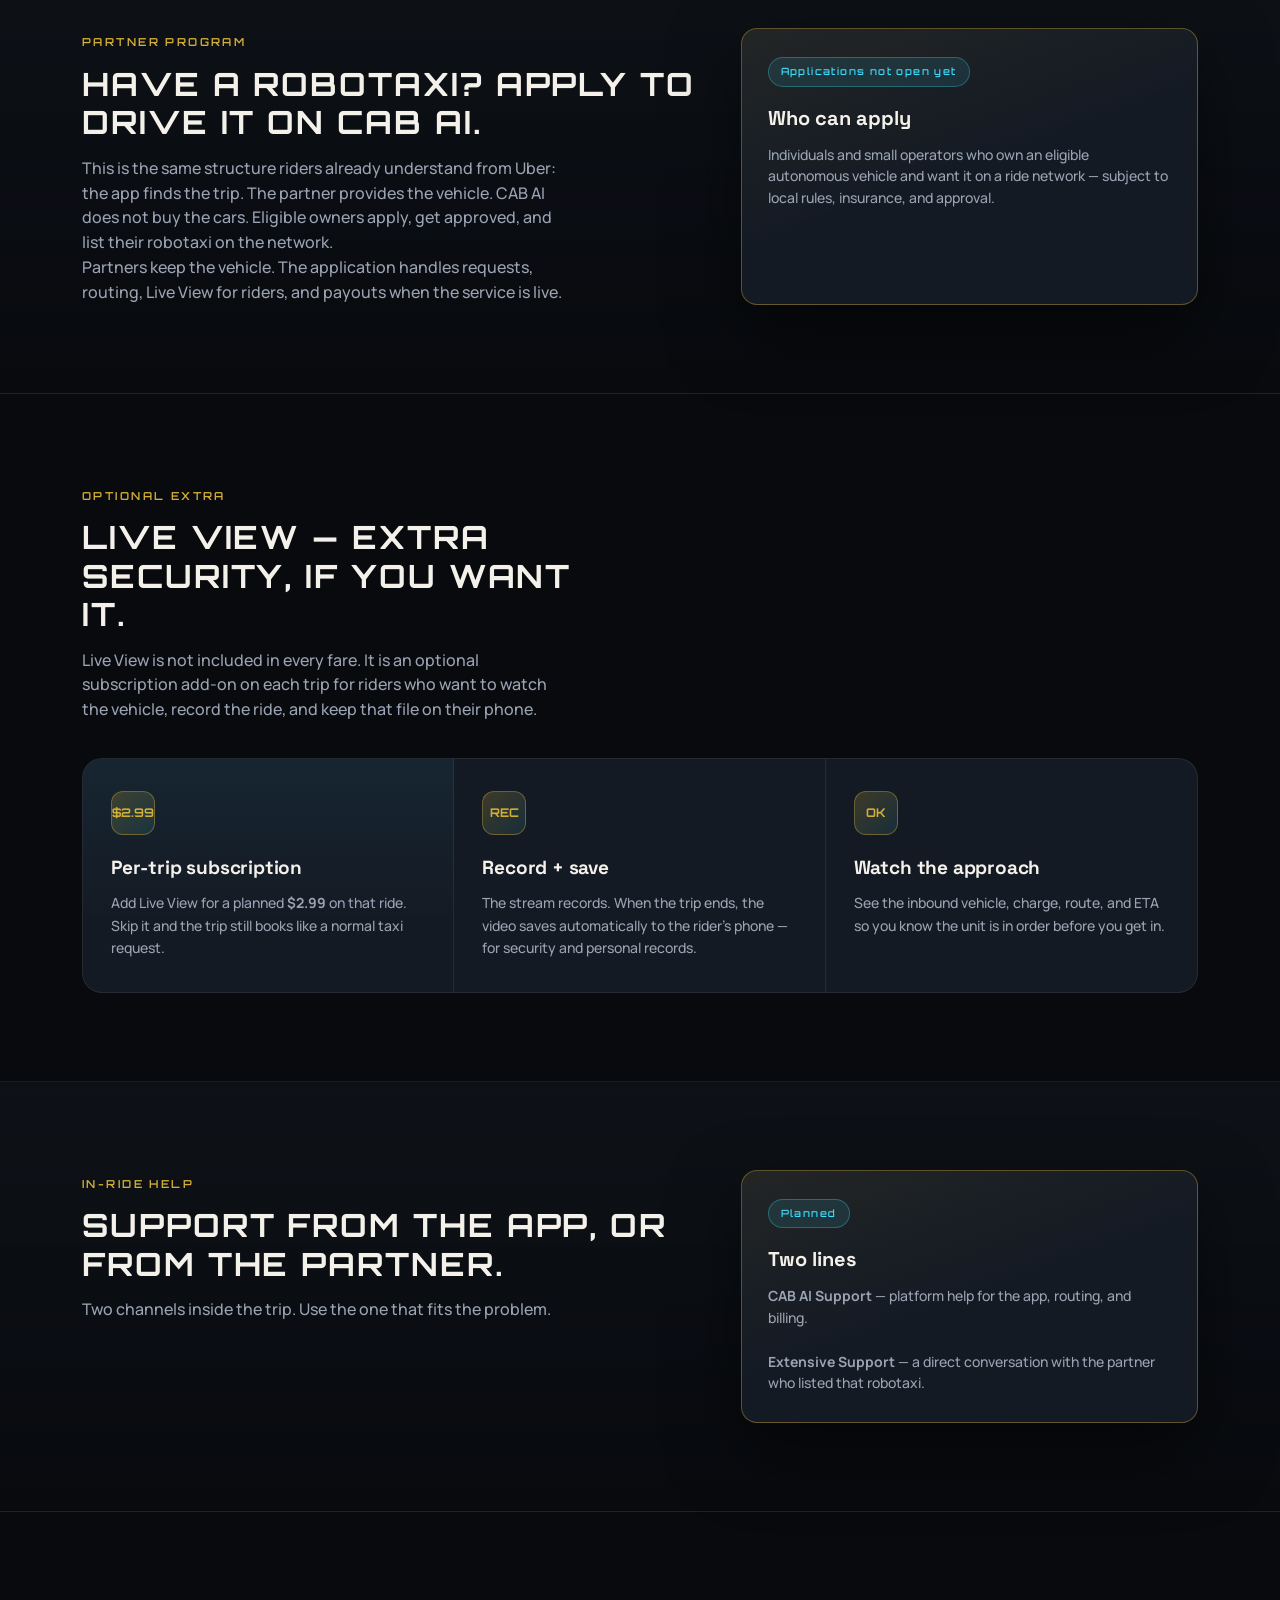
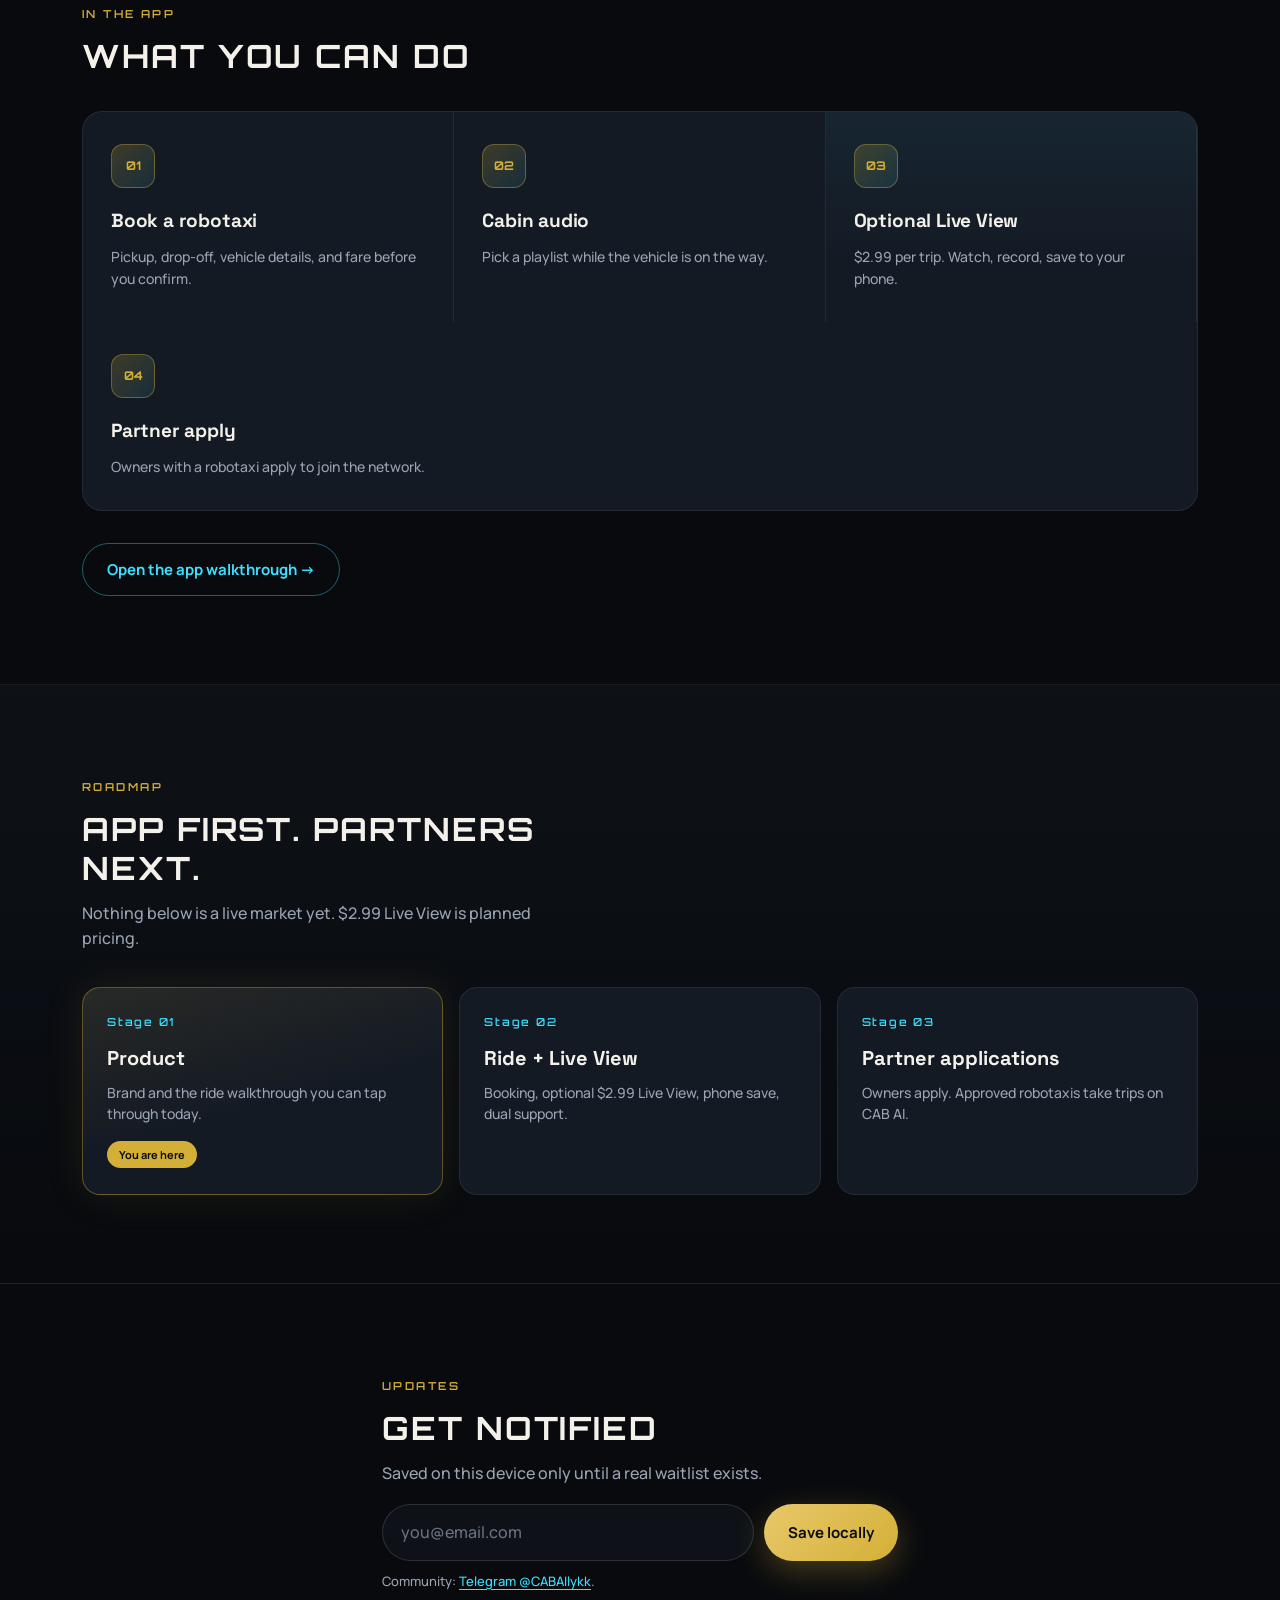
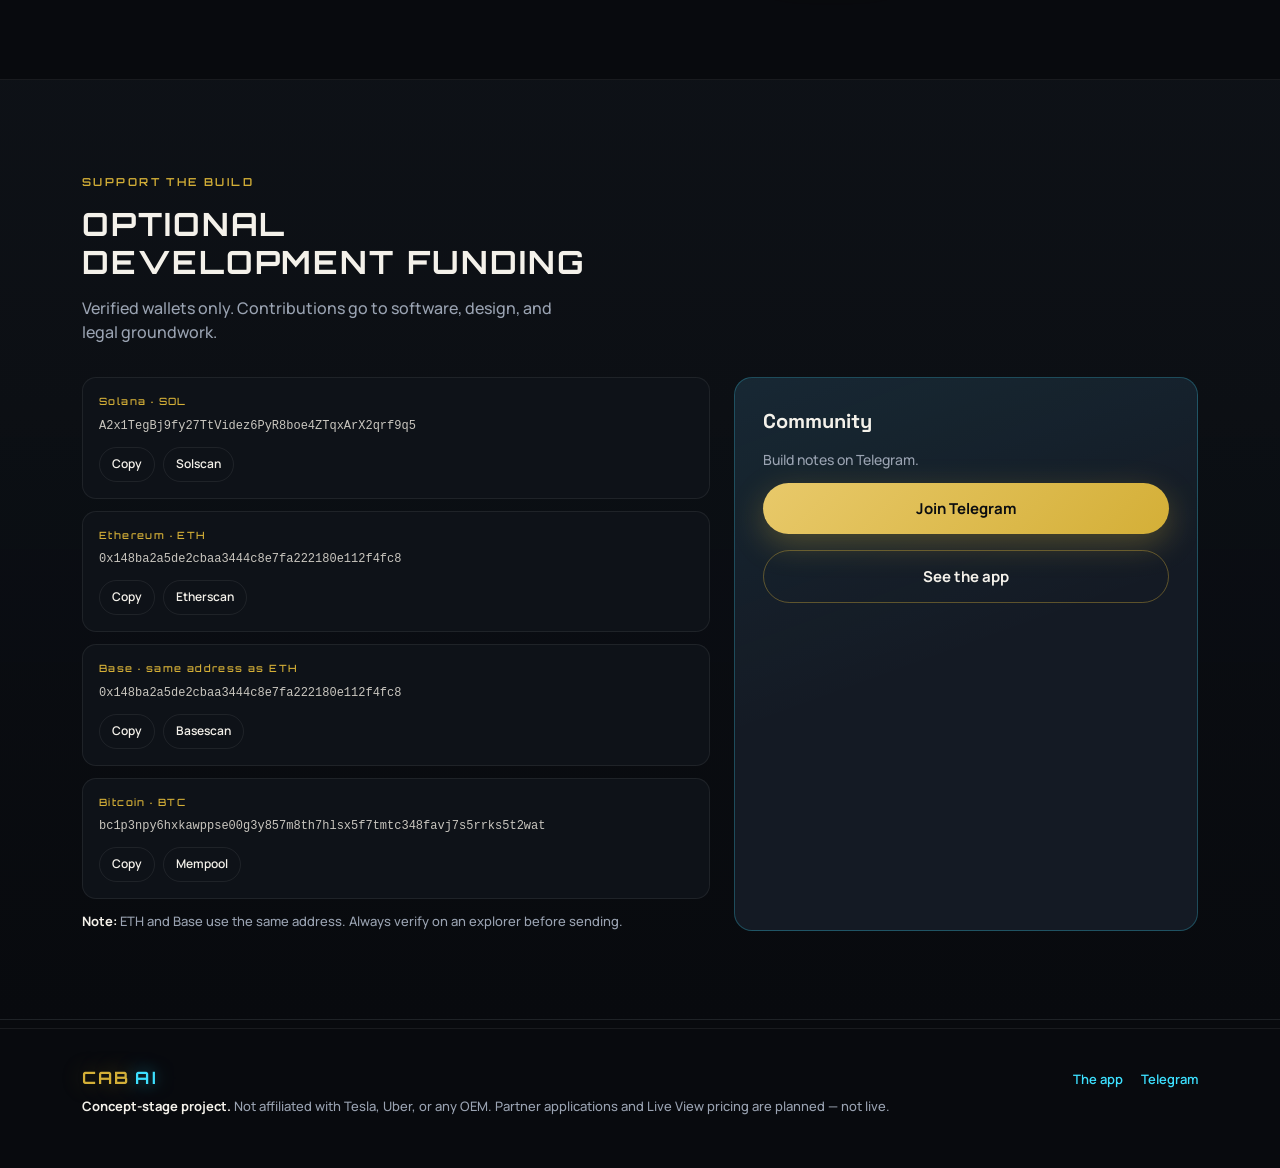
==== commit c8638c81: "Rebuild as Uber-style robotaxi partner app" ====
--- a/index.html
+++ b/index.html
@@ -3,8 +3,8 @@
 <head>
 <meta charset="UTF-8"/>
 <meta name="viewport" content="width=device-width, initial-scale=1"/>
-<title>CAB AI — Autonomous ride network</title>
-<meta name="description" content="CAB AI is an autonomous ride experience: vehicle intelligence before you book, private Live View, trip recordings on your phone, and in-ride support."/>
+<title>CAB AI — Robotaxi rides. Partner program.</title>
+<meta name="description" content="CAB AI is a robotaxi ride app with a partner program. Owners apply to list their vehicles. Riders can add Live View as an optional security subscription on each trip."/>
 <link rel="icon" href="assets/logo-app-icon.png" type="image/png"/>
 <link rel="preconnect" href="https://fonts.googleapis.com"/>
 <link rel="preconnect" href="https://fonts.gstatic.com" crossorigin/>
@@ -24,38 +24,38 @@
     </a>
     <button class="nav-toggle" id="navToggle" aria-label="Open menu" aria-expanded="false"><span></span><span></span></button>
     <div class="nav-links" id="navLinks">
-      <a href="app.html">Vision / App</a>
+      <a href="app.html">The app</a>
+      <a href="#ride">Ride</a>
+      <a href="#partners">Partners</a>
       <a href="#liveview">Live View</a>
-      <a href="#ride-support">Ride support</a>
-      <a href="#features">Features</a>
       <a href="#support">Support</a>
       <a href="https://t.me/CABAIlykk" target="_blank" rel="noopener">Telegram</a>
-      <a class="nav-cta-m" href="app.html">Open app vision</a>
-    </div>
-    <a class="nav-cta" href="app.html">Open app vision</a>
+      <a class="nav-cta-m" href="app.html">Open the app</a>
+    </div>
+    <a class="nav-cta" href="app.html">Open the app</a>
   </nav>
 </header>
 
 <main id="main">
   <section class="hero">
     <div class="wrap hero-copy">
-      <span class="eyebrow">Autonomous mobility · Concept stage</span>
-      <h1>The ride, in full view.</h1>
-      <p class="lead">CAB AI is a premium autonomous ride application. See the vehicle before it arrives. Choose the cabin. Keep a private record of the trip on your phone.</p>
+      <span class="eyebrow">Robotaxi network · Concept stage</span>
+      <h1>A ride app.<br/>A partner program.<br/><span class="gold">Autonomous</span> from the start.</h1>
+      <p class="lead">CAB AI is built like a modern taxi network. Riders request a robotaxi. People who already have a vehicle apply to become partners and take those trips on the platform.</p>
       <div class="hero-actions">
-        <a class="btn btn-primary btn-lg" href="app.html">Explore the experience</a>
-        <a class="btn btn-secondary" href="#liveview">Live View</a>
-      </div>
-    </div>
-
-    <div class="hero-media-band" role="img" aria-label="CAB AI original hero: gold autonomous EV with cyan tech x-ray interior">
+        <a class="btn btn-primary btn-lg" href="app.html">See the app</a>
+        <a class="btn btn-secondary" href="#partners">Become a partner</a>
+      </div>
+    </div>
+
+    <div class="hero-media-band" role="img" aria-label="CAB AI hero vehicle">
       <div class="hero-media-inner">
         <img
           class="hero-art"
           src="assets/hero-original.png"
           width="1280"
           height="720"
-          alt="Gold metallic autonomous vehicle with cyan tech x-ray internals inside a luminous gold aperture"
+          alt="Gold autonomous vehicle with cyan interior visualization"
           decoding="async"
           fetchpriority="high"
         />
@@ -63,147 +63,163 @@
     </div>
   </section>
 
-  <section class="section" id="promise">
+  <section class="section" id="ride">
     <div class="wrap promise-layout">
       <div class="promise-copy">
-        <span class="eyebrow">The product</span>
-        <h2>Clarity before the doors open.</h2>
-        <p class="prose">No black-box dispatch. Before you confirm, you see battery, range, seats, model, charge, ETA, and fare. On the way, you can open a private Live View of the inbound vehicle. After the trip, the recording stays on your device.</p>
+        <span class="eyebrow">For riders</span>
+        <h2>Request a robotaxi. Know what is coming.</h2>
+        <p class="prose">Set pickup and destination. Review the vehicle — model, seats, charge, ETA, fare — then confirm. Add music for the cabin. Open Live View if you want eyes on the trip. Ask for help from CAB AI, or from the partner behind that vehicle.</p>
       </div>
       <aside class="promise-panel">
         <span class="vision-badge">Vision — not live yet</span>
-        <h3>Concept stage</h3>
-        <p>This site is the product direction. There is no live dispatch today — only a walkthrough of how CAB AI is meant to feel.</p>
-        <a class="text-link" href="app.html">Walk through the app →</a>
+        <h3>The rider flow</h3>
+        <p>Book → review the unit → optional Live View → ride → trip saved on your phone if you used Live View.</p>
+        <a class="text-link" href="app.html">Walk through the screens →</a>
       </aside>
     </div>
   </section>
 
-  <section class="section section-soft" id="liveview">
-    <div class="wrap">
-      <div class="section-head">
-        <span class="eyebrow">Live View</span>
-        <h2>A private window into the trip.</h2>
-        <p class="prose">Live View lets you watch the vehicle approach and confirm the unit is in order — route, cabin, charge, ETA. It is designed as a paid, private stream. Not a public camera.</p>
+  <section class="section section-soft" id="partners">
+    <div class="wrap promise-layout">
+      <div class="promise-copy">
+        <span class="eyebrow">Partner program</span>
+        <h2>Have a robotaxi? Apply to drive it on CAB AI.</h2>
+        <p class="prose">This is the same structure riders already understand from Uber: the app finds the trip. The partner provides the vehicle. CAB AI does not buy the cars. Eligible owners apply, get approved, and list their robotaxi on the network.</p>
+        <p class="prose">Partners keep the vehicle. The application handles requests, routing, Live View for riders, and payouts when the service is live.</p>
+      </div>
+      <aside class="promise-panel">
+        <span class="vision-badge">Applications not open yet</span>
+        <h3>Who can apply</h3>
+        <p>Individuals and small operators who own an eligible autonomous vehicle and want it on a ride network — subject to local rules, insurance, and approval.</p>
+      </aside>
+    </div>
+  </section>
+
+  <section class="section" id="liveview">
+    <div class="wrap">
+      <div class="section-head">
+        <span class="eyebrow">Optional extra</span>
+        <h2>Live View — extra security, if you want it.</h2>
+        <p class="prose">Live View is not included in every fare. It is an optional subscription add-on on each trip for riders who want to watch the vehicle, record the ride, and keep that file on their phone.</p>
       </div>
       <div class="feat-rail">
         <article class="feat-card feat-card-accent">
           <div class="feat-icon">$2.99</div>
-          <h3>Private access</h3>
-          <p>Planned at <strong>$2.99</strong> per trip. The fee keeps the stream exclusive to that rider.</p>
+          <h3>Per-trip subscription</h3>
+          <p>Add Live View for a planned <strong>$2.99</strong> on that ride. Skip it and the trip still books like a normal taxi request.</p>
         </article>
         <article class="feat-card">
           <div class="feat-icon">REC</div>
-          <h3>Saved to your phone</h3>
-          <p>The session records. At the end of the ride the file saves automatically to the rider’s phone — for security or personal records.</p>
+          <h3>Record + save</h3>
+          <p>The stream records. When the trip ends, the video saves automatically to the rider’s phone — for security and personal records.</p>
         </article>
         <article class="feat-card">
           <div class="feat-icon">OK</div>
-          <h3>Status at a glance</h3>
-          <p>Charge, path, cabin, and arrival time in one view before you step in.</p>
-        </article>
-      </div>
-    </div>
-  </section>
-
-  <section class="section" id="ride-support">
+          <h3>Watch the approach</h3>
+          <p>See the inbound vehicle, charge, route, and ETA so you know the unit is in order before you get in.</p>
+        </article>
+      </div>
+    </div>
+  </section>
+
+  <section class="section section-soft" id="ride-support">
     <div class="wrap promise-layout">
       <div class="promise-copy">
-        <span class="eyebrow">In-ride support</span>
-        <h2>Two lines. One from the app. One from the operator.</h2>
-        <p class="prose">If something feels wrong mid-trip, help should not dead-end in a script.</p>
+        <span class="eyebrow">In-ride help</span>
+        <h2>Support from the app, or from the partner.</h2>
+        <p class="prose">Two channels inside the trip. Use the one that fits the problem.</p>
       </div>
       <aside class="promise-panel">
-        <span class="vision-badge">Planned product</span>
-        <h3>Choose a channel</h3>
-        <p><strong>CAB AI Support</strong> — the platform desk for routing, billing, and the application.</p>
-        <p style="margin-top:12px"><strong>Extensive Support</strong> — a direct conversation with the operator responsible for that vehicle.</p>
+        <span class="vision-badge">Planned</span>
+        <h3>Two lines</h3>
+        <p><strong>CAB AI Support</strong> — platform help for the app, routing, and billing.</p>
+        <p style="margin-top:12px"><strong>Extensive Support</strong> — a direct conversation with the partner who listed that robotaxi.</p>
       </aside>
     </div>
   </section>
 
-  <section class="section section-soft" id="features">
-    <div class="wrap">
-      <div class="section-head">
-        <span class="eyebrow">The application</span>
-        <h2>What the ride is built around</h2>
+  <section class="section" id="features">
+    <div class="wrap">
+      <div class="section-head">
+        <span class="eyebrow">In the app</span>
+        <h2>What you can do</h2>
       </div>
       <div class="feat-rail">
         <article class="feat-card">
           <div class="feat-icon">01</div>
-          <h3>Vehicle intel</h3>
-          <p>Battery, range, seats, model, charge, ETA, and fare before you confirm.</p>
+          <h3>Book a robotaxi</h3>
+          <p>Pickup, drop-off, vehicle details, and fare before you confirm.</p>
         </article>
         <article class="feat-card">
           <div class="feat-icon">02</div>
           <h3>Cabin audio</h3>
-          <p>Choose a playlist while the vehicle is inbound. Sound is ready when the door opens.</p>
+          <p>Pick a playlist while the vehicle is on the way.</p>
         </article>
         <article class="feat-card feat-card-accent">
           <div class="feat-icon">03</div>
-          <h3>Live View</h3>
-          <p>$2.99 private stream. Recording. Automatic save to the rider’s phone.</p>
+          <h3>Optional Live View</h3>
+          <p>$2.99 per trip. Watch, record, save to your phone.</p>
         </article>
         <article class="feat-card">
           <div class="feat-icon">04</div>
-          <h3>Dual support</h3>
-          <p>Platform desk, or a line to the vehicle operator. Rider chooses.</p>
+          <h3>Partner apply</h3>
+          <p>Owners with a robotaxi apply to join the network.</p>
         </article>
       </div>
       <div class="section-cta">
-        <a class="btn btn-cyan" href="app.html">Walk through the app →</a>
-      </div>
-    </div>
-  </section>
-
-  <section class="section" id="roadmap">
+        <a class="btn btn-cyan" href="app.html">Open the app walkthrough →</a>
+      </div>
+    </div>
+  </section>
+
+  <section class="section section-soft" id="roadmap">
     <div class="wrap">
       <div class="section-head">
         <span class="eyebrow">Roadmap</span>
-        <h2>Signal → Platform → Network</h2>
-        <p class="prose">Pricing and features below are product vision until the service is live.</p>
+        <h2>App first. Partners next.</h2>
+        <p class="prose">Nothing below is a live market yet. $2.99 Live View is planned pricing.</p>
       </div>
       <ol class="stages">
         <li class="stage current">
           <div class="stage-num">Stage 01</div>
-          <h3>Signal</h3>
-          <p>Brand, community, and the product walkthrough available today.</p>
+          <h3>Product</h3>
+          <p>Brand and the ride walkthrough you can tap through today.</p>
           <span class="tag">You are here</span>
         </li>
         <li class="stage">
           <div class="stage-num">Stage 02</div>
-          <h3>Platform</h3>
-          <p>Production surfaces: booking, Live View, phone archive, dual support.</p>
+          <h3>Ride + Live View</h3>
+          <p>Booking, optional $2.99 Live View, phone save, dual support.</p>
         </li>
         <li class="stage">
           <div class="stage-num">Stage 03</div>
-          <h3>Network</h3>
-          <p>Coverage expands as vehicles come onto the platform in approved markets.</p>
+          <h3>Partner applications</h3>
+          <p>Owners apply. Approved robotaxis take trips on CAB AI.</p>
         </li>
       </ol>
     </div>
   </section>
 
-  <section class="section section-soft" id="waitlist">
+  <section class="section" id="waitlist">
     <div class="wrap waitlist-block">
       <span class="eyebrow">Updates</span>
-      <h2>Stay close to the build</h2>
-      <p class="prose">Saved only on this device. When a real waitlist exists, it will be labeled as such.</p>
+      <h2>Get notified</h2>
+      <p class="prose">Saved on this device only until a real waitlist exists.</p>
       <form class="wait-form" id="waitForm">
         <input type="email" id="waitEmail" name="email" placeholder="you@email.com" required autocomplete="email"/>
         <button class="btn btn-primary" type="submit">Save locally</button>
       </form>
       <p class="wait-msg" id="waitMsg" role="status"></p>
-      <p class="note">Prefer chat? Join <a href="https://t.me/CABAIlykk" target="_blank" rel="noopener">Telegram @CABAIlykk</a>.</p>
-    </div>
-  </section>
-
-  <section class="section" id="support">
+      <p class="note">Community: <a href="https://t.me/CABAIlykk" target="_blank" rel="noopener">Telegram @CABAIlykk</a>.</p>
+    </div>
+  </section>
+
+  <section class="section section-soft" id="support">
     <div class="wrap">
       <div class="section-head">
         <span class="eyebrow">Support the build</span>
-        <h2>Early development funding</h2>
-        <p class="prose">Optional. Verified wallets only. Contributions go to software, design, and legal groundwork.</p>
+        <h2>Optional development funding</h2>
+        <p class="prose">Verified wallets only. Contributions go to software, design, and legal groundwork.</p>
       </div>
       <div class="support-grid">
         <div class="wallet-stack">
@@ -243,9 +259,9 @@
         </div>
         <div class="panel panel-glow">
           <h3>Community</h3>
-          <p>Build notes and product previews on Telegram.</p>
+          <p>Build notes on Telegram.</p>
           <a class="btn btn-primary btn-full" href="https://t.me/CABAIlykk" target="_blank" rel="noopener">Join Telegram</a>
-          <a class="btn btn-secondary btn-full" href="app.html">Open app vision</a>
+          <a class="btn btn-secondary btn-full" href="app.html">See the app</a>
         </div>
       </div>
     </div>
@@ -256,10 +272,10 @@
   <div class="wrap footer-row">
     <div>
       <div class="brand-text footer-brand"><span class="cab">CAB</span> <span class="ai">AI</span></div>
-      <p><strong>Concept-stage project.</strong> Not affiliated with Tesla or any OEM. Features shown are product vision, not a live service.</p>
+      <p><strong>Concept-stage project.</strong> Not affiliated with Tesla, Uber, or any OEM. Partner applications and Live View pricing are planned — not live.</p>
     </div>
     <div class="footer-links">
-      <a href="app.html">App vision</a>
+      <a href="app.html">The app</a>
       <a href="https://t.me/CABAIlykk" target="_blank" rel="noopener">Telegram</a>
     </div>
   </div>
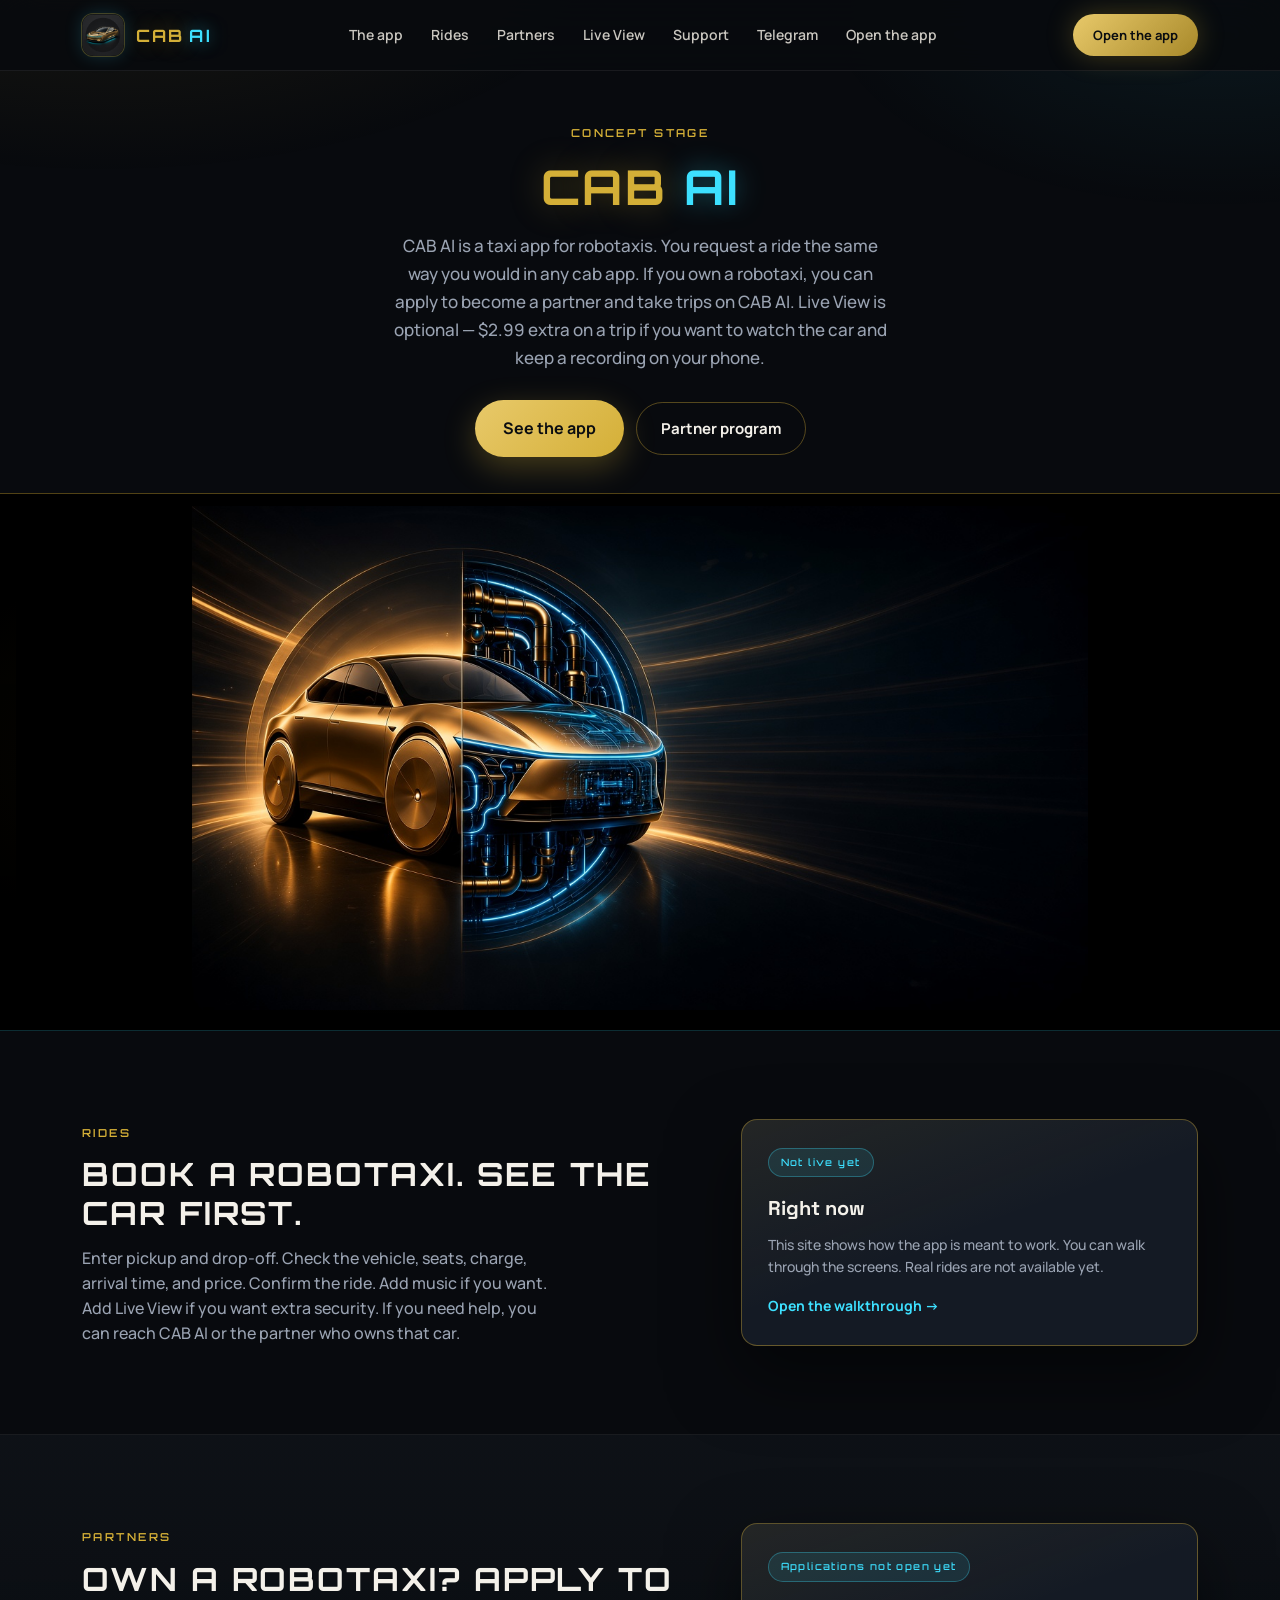
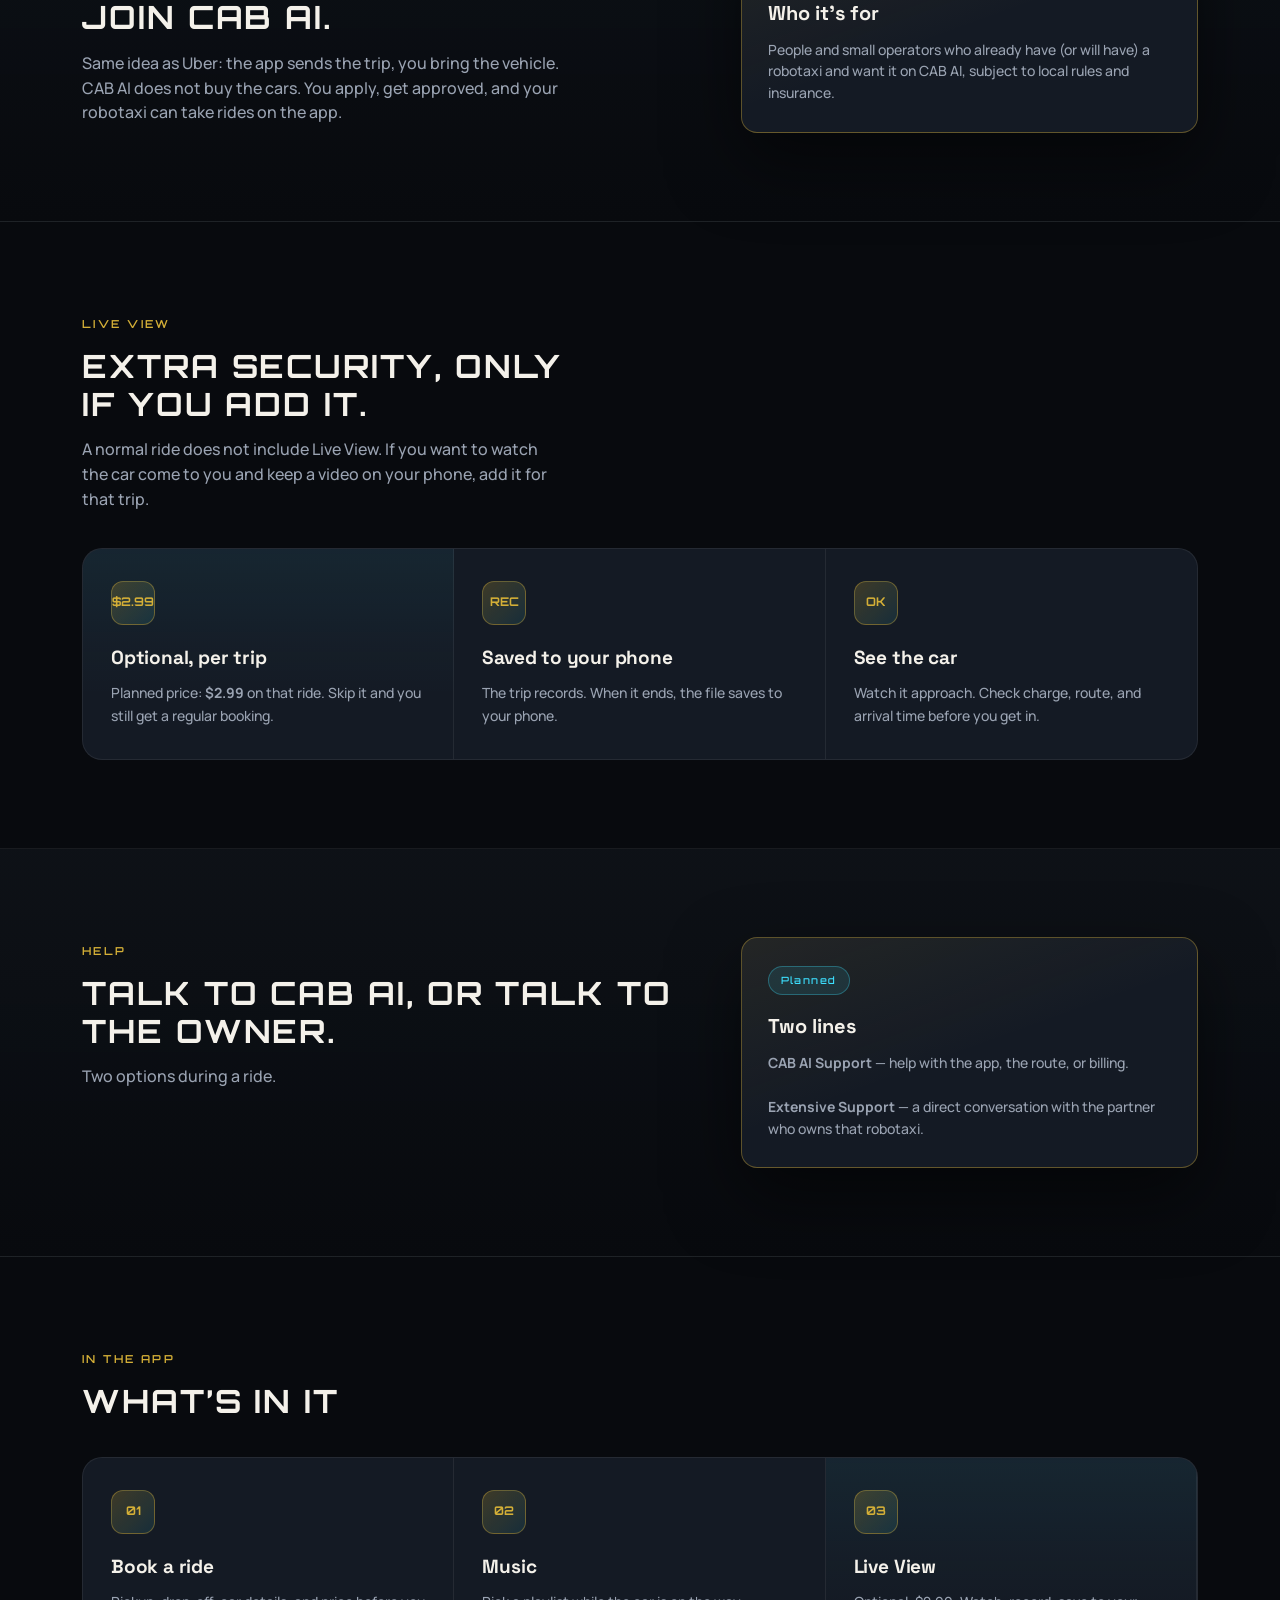
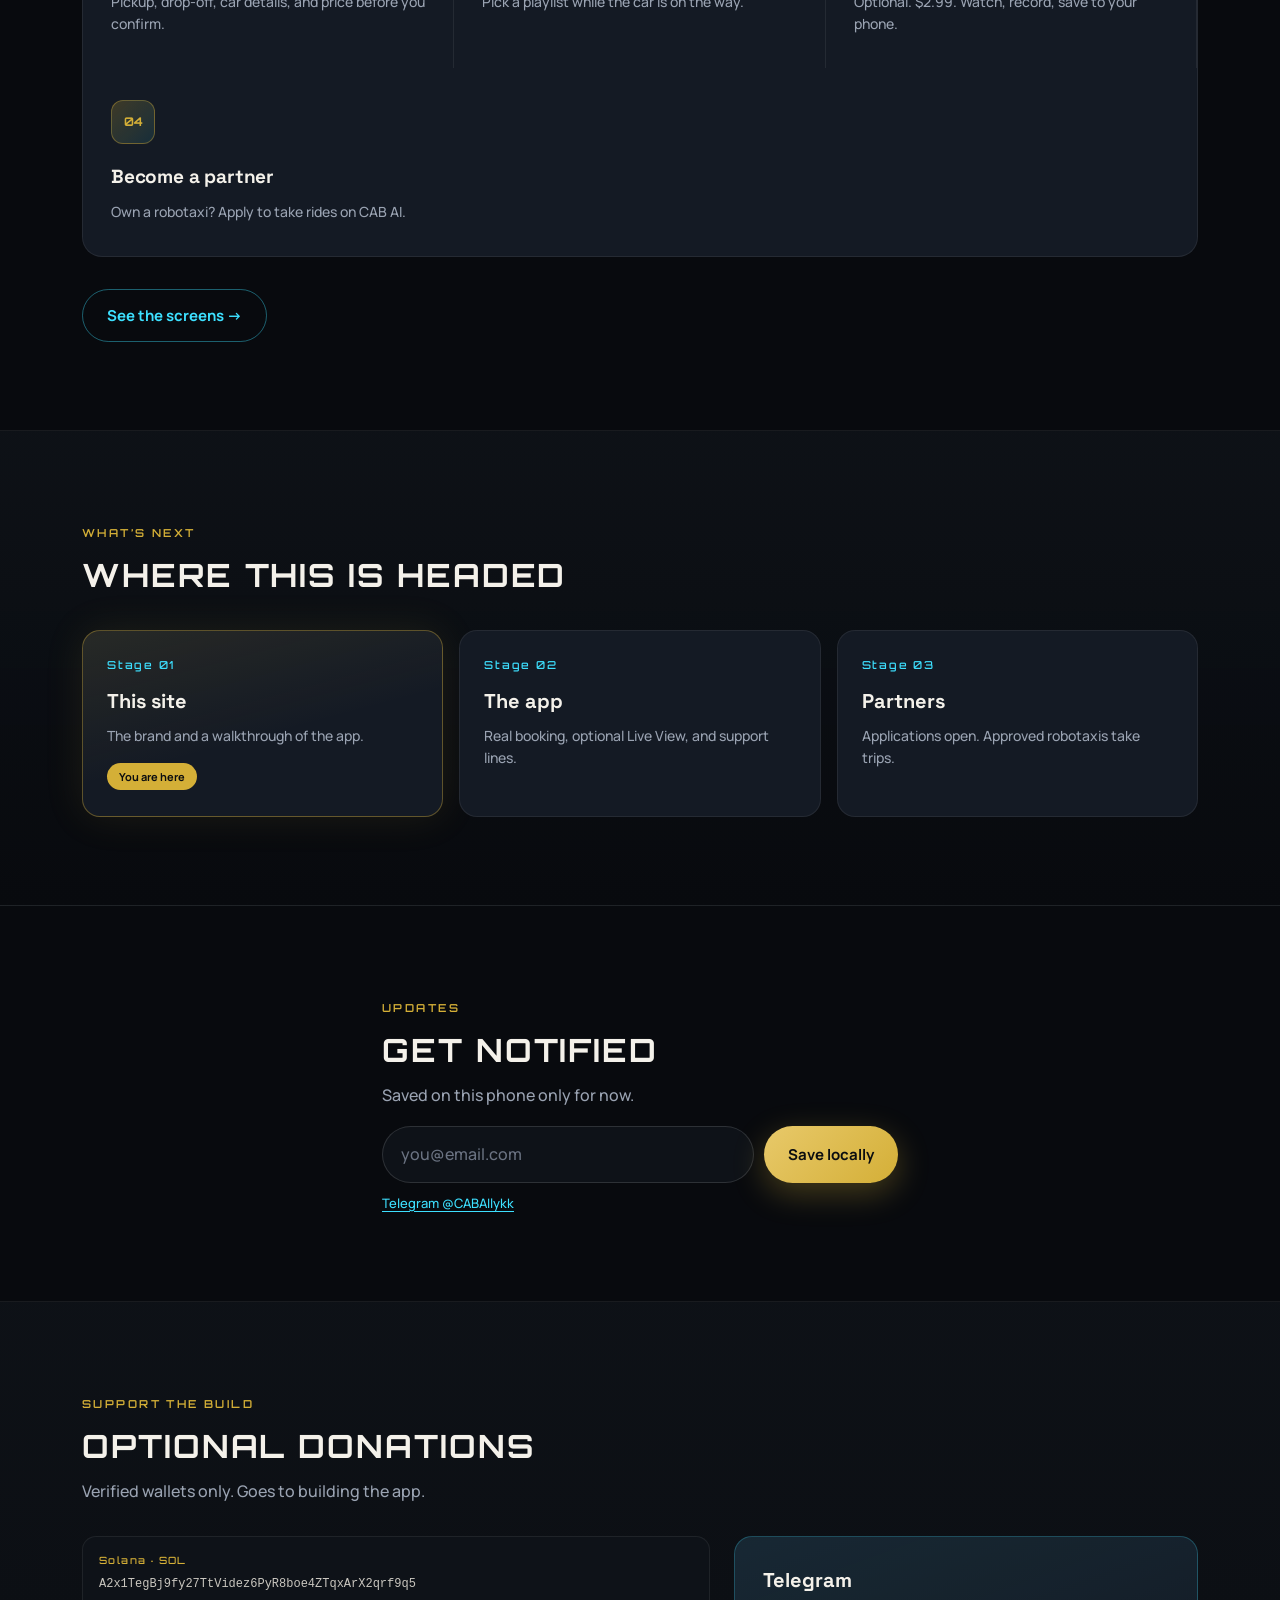
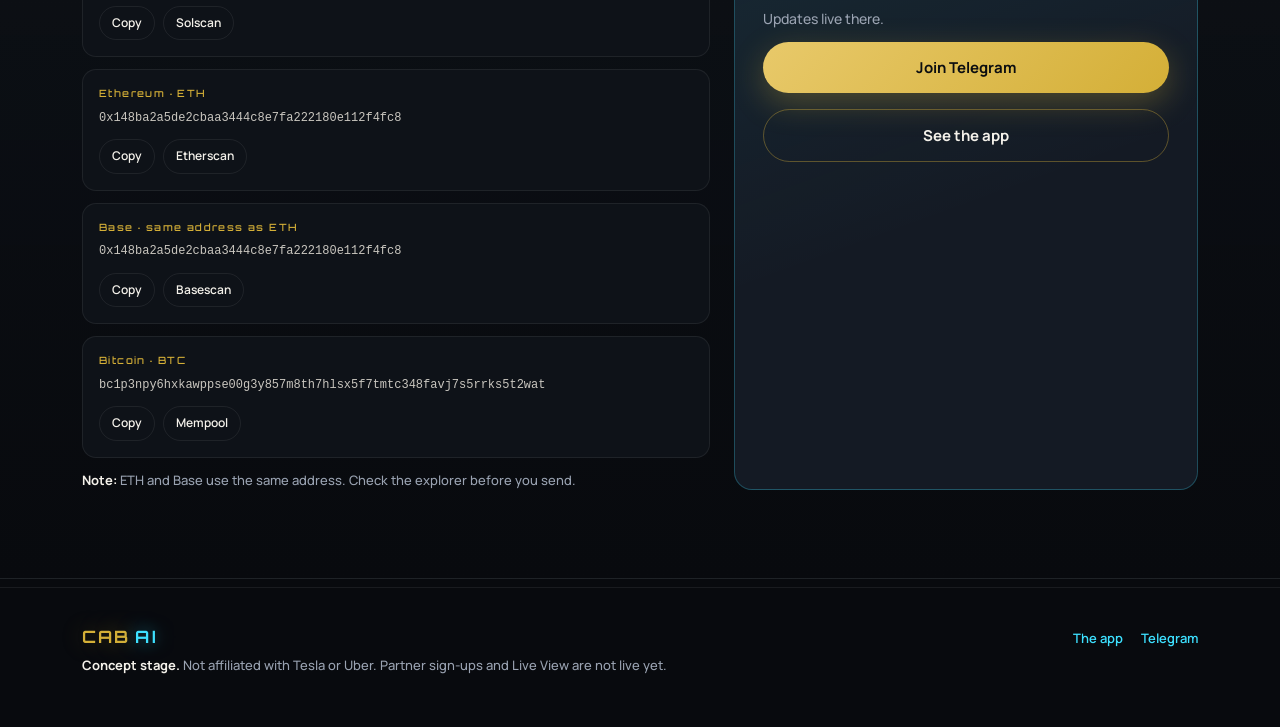
==== commit 72536de7: "Hero starts with CAB AI; drop bot-sounding ride-share copy" ====
--- a/index.html
+++ b/index.html
@@ -3,8 +3,8 @@
 <head>
 <meta charset="UTF-8"/>
 <meta name="viewport" content="width=device-width, initial-scale=1"/>
-<title>CAB AI — Robotaxi rides. Partner program.</title>
-<meta name="description" content="CAB AI is a robotaxi ride app with a partner program. Owners apply to list their vehicles. Riders can add Live View as an optional security subscription on each trip."/>
+<title>CAB AI</title>
+<meta name="description" content="CAB AI is a taxi app for robotaxis. Riders book a ride. People who own a robotaxi can apply to become partners. Live View is an optional $2.99 add-on for extra security."/>
 <link rel="icon" href="assets/logo-app-icon.png" type="image/png"/>
 <link rel="preconnect" href="https://fonts.googleapis.com"/>
 <link rel="preconnect" href="https://fonts.gstatic.com" crossorigin/>
@@ -25,7 +25,7 @@
     <button class="nav-toggle" id="navToggle" aria-label="Open menu" aria-expanded="false"><span></span><span></span></button>
     <div class="nav-links" id="navLinks">
       <a href="app.html">The app</a>
-      <a href="#ride">Ride</a>
+      <a href="#ride">Rides</a>
       <a href="#partners">Partners</a>
       <a href="#liveview">Live View</a>
       <a href="#support">Support</a>
@@ -39,23 +39,23 @@
 <main id="main">
   <section class="hero">
     <div class="wrap hero-copy">
-      <span class="eyebrow">Robotaxi network · Concept stage</span>
-      <h1>A ride app.<br/>A partner program.<br/><span class="gold">Autonomous</span> from the start.</h1>
-      <p class="lead">CAB AI is built like a modern taxi network. Riders request a robotaxi. People who already have a vehicle apply to become partners and take those trips on the platform.</p>
+      <span class="eyebrow">Concept stage</span>
+      <h1><span class="gold">CAB</span><span class="cyan"> AI</span></h1>
+      <p class="lead">CAB AI is a taxi app for robotaxis. You request a ride the same way you would in any cab app. If you own a robotaxi, you can apply to become a partner and take trips on CAB AI. Live View is optional — $2.99 extra on a trip if you want to watch the car and keep a recording on your phone.</p>
       <div class="hero-actions">
         <a class="btn btn-primary btn-lg" href="app.html">See the app</a>
-        <a class="btn btn-secondary" href="#partners">Become a partner</a>
-      </div>
-    </div>
-
-    <div class="hero-media-band" role="img" aria-label="CAB AI hero vehicle">
+        <a class="btn btn-secondary" href="#partners">Partner program</a>
+      </div>
+    </div>
+
+    <div class="hero-media-band" role="img" aria-label="CAB AI vehicle">
       <div class="hero-media-inner">
         <img
           class="hero-art"
           src="assets/hero-original.png"
           width="1280"
           height="720"
-          alt="Gold autonomous vehicle with cyan interior visualization"
+          alt="CAB AI vehicle"
           decoding="async"
           fetchpriority="high"
         />
@@ -66,15 +66,15 @@
   <section class="section" id="ride">
     <div class="wrap promise-layout">
       <div class="promise-copy">
-        <span class="eyebrow">For riders</span>
-        <h2>Request a robotaxi. Know what is coming.</h2>
-        <p class="prose">Set pickup and destination. Review the vehicle — model, seats, charge, ETA, fare — then confirm. Add music for the cabin. Open Live View if you want eyes on the trip. Ask for help from CAB AI, or from the partner behind that vehicle.</p>
+        <span class="eyebrow">Rides</span>
+        <h2>Book a robotaxi. See the car first.</h2>
+        <p class="prose">Enter pickup and drop-off. Check the vehicle, seats, charge, arrival time, and price. Confirm the ride. Add music if you want. Add Live View if you want extra security. If you need help, you can reach CAB AI or the partner who owns that car.</p>
       </div>
       <aside class="promise-panel">
-        <span class="vision-badge">Vision — not live yet</span>
-        <h3>The rider flow</h3>
-        <p>Book → review the unit → optional Live View → ride → trip saved on your phone if you used Live View.</p>
-        <a class="text-link" href="app.html">Walk through the screens →</a>
+        <span class="vision-badge">Not live yet</span>
+        <h3>Right now</h3>
+        <p>This site shows how the app is meant to work. You can walk through the screens. Real rides are not available yet.</p>
+        <a class="text-link" href="app.html">Open the walkthrough →</a>
       </aside>
     </div>
   </section>
@@ -82,15 +82,14 @@
   <section class="section section-soft" id="partners">
     <div class="wrap promise-layout">
       <div class="promise-copy">
-        <span class="eyebrow">Partner program</span>
-        <h2>Have a robotaxi? Apply to drive it on CAB AI.</h2>
-        <p class="prose">This is the same structure riders already understand from Uber: the app finds the trip. The partner provides the vehicle. CAB AI does not buy the cars. Eligible owners apply, get approved, and list their robotaxi on the network.</p>
-        <p class="prose">Partners keep the vehicle. The application handles requests, routing, Live View for riders, and payouts when the service is live.</p>
+        <span class="eyebrow">Partners</span>
+        <h2>Own a robotaxi? Apply to join CAB AI.</h2>
+        <p class="prose">Same idea as Uber: the app sends the trip, you bring the vehicle. CAB AI does not buy the cars. You apply, get approved, and your robotaxi can take rides on the app.</p>
       </div>
       <aside class="promise-panel">
         <span class="vision-badge">Applications not open yet</span>
-        <h3>Who can apply</h3>
-        <p>Individuals and small operators who own an eligible autonomous vehicle and want it on a ride network — subject to local rules, insurance, and approval.</p>
+        <h3>Who it’s for</h3>
+        <p>People and small operators who already have (or will have) a robotaxi and want it on CAB AI, subject to local rules and insurance.</p>
       </aside>
     </div>
   </section>
@@ -98,25 +97,25 @@
   <section class="section" id="liveview">
     <div class="wrap">
       <div class="section-head">
-        <span class="eyebrow">Optional extra</span>
-        <h2>Live View — extra security, if you want it.</h2>
-        <p class="prose">Live View is not included in every fare. It is an optional subscription add-on on each trip for riders who want to watch the vehicle, record the ride, and keep that file on their phone.</p>
+        <span class="eyebrow">Live View</span>
+        <h2>Extra security, only if you add it.</h2>
+        <p class="prose">A normal ride does not include Live View. If you want to watch the car come to you and keep a video on your phone, add it for that trip.</p>
       </div>
       <div class="feat-rail">
         <article class="feat-card feat-card-accent">
           <div class="feat-icon">$2.99</div>
-          <h3>Per-trip subscription</h3>
-          <p>Add Live View for a planned <strong>$2.99</strong> on that ride. Skip it and the trip still books like a normal taxi request.</p>
+          <h3>Optional, per trip</h3>
+          <p>Planned price: <strong>$2.99</strong> on that ride. Skip it and you still get a regular booking.</p>
         </article>
         <article class="feat-card">
           <div class="feat-icon">REC</div>
-          <h3>Record + save</h3>
-          <p>The stream records. When the trip ends, the video saves automatically to the rider’s phone — for security and personal records.</p>
+          <h3>Saved to your phone</h3>
+          <p>The trip records. When it ends, the file saves to your phone.</p>
         </article>
         <article class="feat-card">
           <div class="feat-icon">OK</div>
-          <h3>Watch the approach</h3>
-          <p>See the inbound vehicle, charge, route, and ETA so you know the unit is in order before you get in.</p>
+          <h3>See the car</h3>
+          <p>Watch it approach. Check charge, route, and arrival time before you get in.</p>
         </article>
       </div>
     </div>
@@ -125,15 +124,15 @@
   <section class="section section-soft" id="ride-support">
     <div class="wrap promise-layout">
       <div class="promise-copy">
-        <span class="eyebrow">In-ride help</span>
-        <h2>Support from the app, or from the partner.</h2>
-        <p class="prose">Two channels inside the trip. Use the one that fits the problem.</p>
+        <span class="eyebrow">Help</span>
+        <h2>Talk to CAB AI, or talk to the owner.</h2>
+        <p class="prose">Two options during a ride.</p>
       </div>
       <aside class="promise-panel">
         <span class="vision-badge">Planned</span>
         <h3>Two lines</h3>
-        <p><strong>CAB AI Support</strong> — platform help for the app, routing, and billing.</p>
-        <p style="margin-top:12px"><strong>Extensive Support</strong> — a direct conversation with the partner who listed that robotaxi.</p>
+        <p><strong>CAB AI Support</strong> — help with the app, the route, or billing.</p>
+        <p style="margin-top:12px"><strong>Extensive Support</strong> — a direct conversation with the partner who owns that robotaxi.</p>
       </aside>
     </div>
   </section>
@@ -142,32 +141,32 @@
     <div class="wrap">
       <div class="section-head">
         <span class="eyebrow">In the app</span>
-        <h2>What you can do</h2>
+        <h2>What’s in it</h2>
       </div>
       <div class="feat-rail">
         <article class="feat-card">
           <div class="feat-icon">01</div>
-          <h3>Book a robotaxi</h3>
-          <p>Pickup, drop-off, vehicle details, and fare before you confirm.</p>
+          <h3>Book a ride</h3>
+          <p>Pickup, drop-off, car details, and price before you confirm.</p>
         </article>
         <article class="feat-card">
           <div class="feat-icon">02</div>
-          <h3>Cabin audio</h3>
-          <p>Pick a playlist while the vehicle is on the way.</p>
+          <h3>Music</h3>
+          <p>Pick a playlist while the car is on the way.</p>
         </article>
         <article class="feat-card feat-card-accent">
           <div class="feat-icon">03</div>
-          <h3>Optional Live View</h3>
-          <p>$2.99 per trip. Watch, record, save to your phone.</p>
+          <h3>Live View</h3>
+          <p>Optional. $2.99. Watch, record, save to your phone.</p>
         </article>
         <article class="feat-card">
           <div class="feat-icon">04</div>
-          <h3>Partner apply</h3>
-          <p>Owners with a robotaxi apply to join the network.</p>
+          <h3>Become a partner</h3>
+          <p>Own a robotaxi? Apply to take rides on CAB AI.</p>
         </article>
       </div>
       <div class="section-cta">
-        <a class="btn btn-cyan" href="app.html">Open the app walkthrough →</a>
+        <a class="btn btn-cyan" href="app.html">See the screens →</a>
       </div>
     </div>
   </section>
@@ -175,26 +174,25 @@
   <section class="section section-soft" id="roadmap">
     <div class="wrap">
       <div class="section-head">
-        <span class="eyebrow">Roadmap</span>
-        <h2>App first. Partners next.</h2>
-        <p class="prose">Nothing below is a live market yet. $2.99 Live View is planned pricing.</p>
+        <span class="eyebrow">What’s next</span>
+        <h2>Where this is headed</h2>
       </div>
       <ol class="stages">
         <li class="stage current">
           <div class="stage-num">Stage 01</div>
-          <h3>Product</h3>
-          <p>Brand and the ride walkthrough you can tap through today.</p>
+          <h3>This site</h3>
+          <p>The brand and a walkthrough of the app.</p>
           <span class="tag">You are here</span>
         </li>
         <li class="stage">
           <div class="stage-num">Stage 02</div>
-          <h3>Ride + Live View</h3>
-          <p>Booking, optional $2.99 Live View, phone save, dual support.</p>
+          <h3>The app</h3>
+          <p>Real booking, optional Live View, and support lines.</p>
         </li>
         <li class="stage">
           <div class="stage-num">Stage 03</div>
-          <h3>Partner applications</h3>
-          <p>Owners apply. Approved robotaxis take trips on CAB AI.</p>
+          <h3>Partners</h3>
+          <p>Applications open. Approved robotaxis take trips.</p>
         </li>
       </ol>
     </div>
@@ -204,13 +202,13 @@
     <div class="wrap waitlist-block">
       <span class="eyebrow">Updates</span>
       <h2>Get notified</h2>
-      <p class="prose">Saved on this device only until a real waitlist exists.</p>
+      <p class="prose">Saved on this phone only for now.</p>
       <form class="wait-form" id="waitForm">
         <input type="email" id="waitEmail" name="email" placeholder="you@email.com" required autocomplete="email"/>
         <button class="btn btn-primary" type="submit">Save locally</button>
       </form>
       <p class="wait-msg" id="waitMsg" role="status"></p>
-      <p class="note">Community: <a href="https://t.me/CABAIlykk" target="_blank" rel="noopener">Telegram @CABAIlykk</a>.</p>
+      <p class="note"><a href="https://t.me/CABAIlykk" target="_blank" rel="noopener">Telegram @CABAIlykk</a></p>
     </div>
   </section>
 
@@ -218,8 +216,8 @@
     <div class="wrap">
       <div class="section-head">
         <span class="eyebrow">Support the build</span>
-        <h2>Optional development funding</h2>
-        <p class="prose">Verified wallets only. Contributions go to software, design, and legal groundwork.</p>
+        <h2>Optional donations</h2>
+        <p class="prose">Verified wallets only. Goes to building the app.</p>
       </div>
       <div class="support-grid">
         <div class="wallet-stack">
@@ -255,11 +253,11 @@
               <a class="chip" href="https://mempool.space/address/bc1p3npy6hxkawppse00g3y857m8th7hlsx5f7tmtc348favj7s5rrks5t2wat" target="_blank" rel="noopener">Mempool</a>
             </div>
           </div>
-          <p class="note"><strong>Note:</strong> ETH and Base use the same address. Always verify on an explorer before sending.</p>
+          <p class="note"><strong>Note:</strong> ETH and Base use the same address. Check the explorer before you send.</p>
         </div>
         <div class="panel panel-glow">
-          <h3>Community</h3>
-          <p>Build notes on Telegram.</p>
+          <h3>Telegram</h3>
+          <p>Updates live there.</p>
           <a class="btn btn-primary btn-full" href="https://t.me/CABAIlykk" target="_blank" rel="noopener">Join Telegram</a>
           <a class="btn btn-secondary btn-full" href="app.html">See the app</a>
         </div>
@@ -272,7 +270,7 @@
   <div class="wrap footer-row">
     <div>
       <div class="brand-text footer-brand"><span class="cab">CAB</span> <span class="ai">AI</span></div>
-      <p><strong>Concept-stage project.</strong> Not affiliated with Tesla, Uber, or any OEM. Partner applications and Live View pricing are planned — not live.</p>
+      <p><strong>Concept stage.</strong> Not affiliated with Tesla or Uber. Partner sign-ups and Live View are not live yet.</p>
     </div>
     <div class="footer-links">
       <a href="app.html">The app</a>
